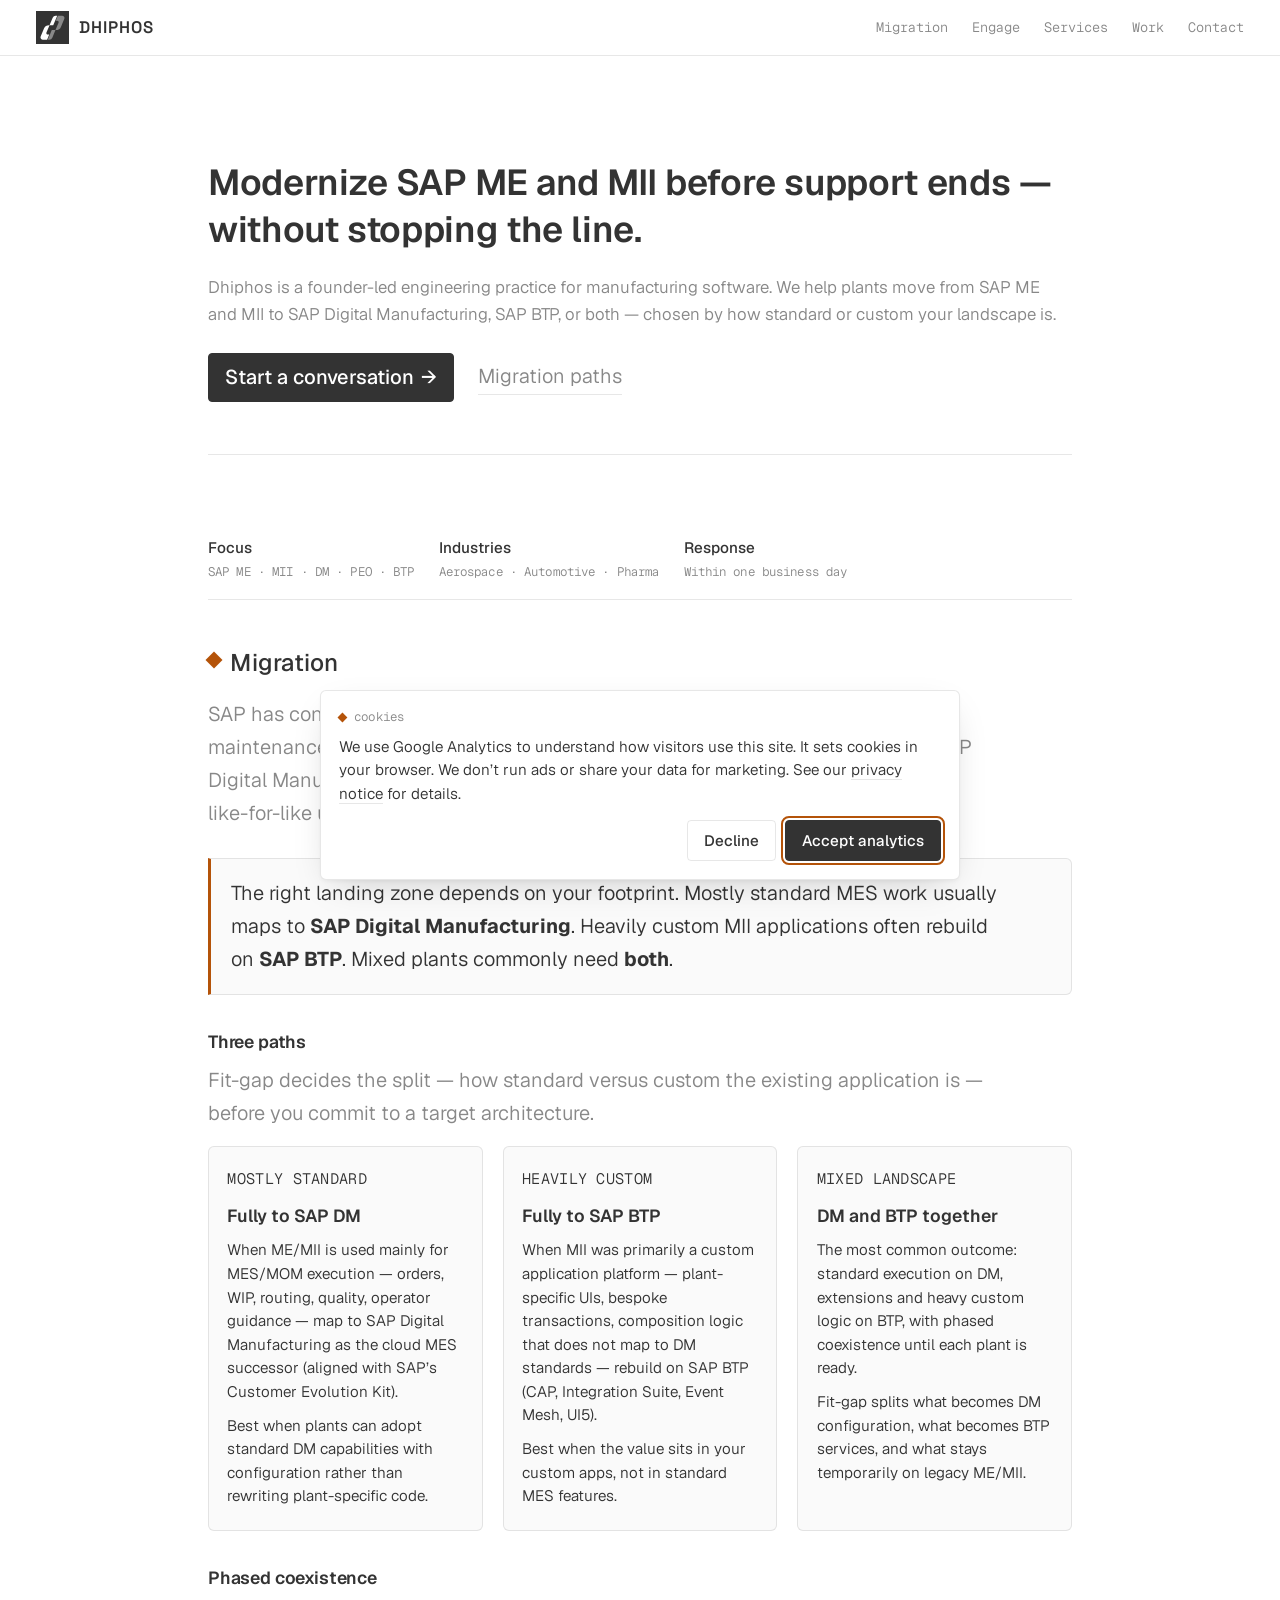
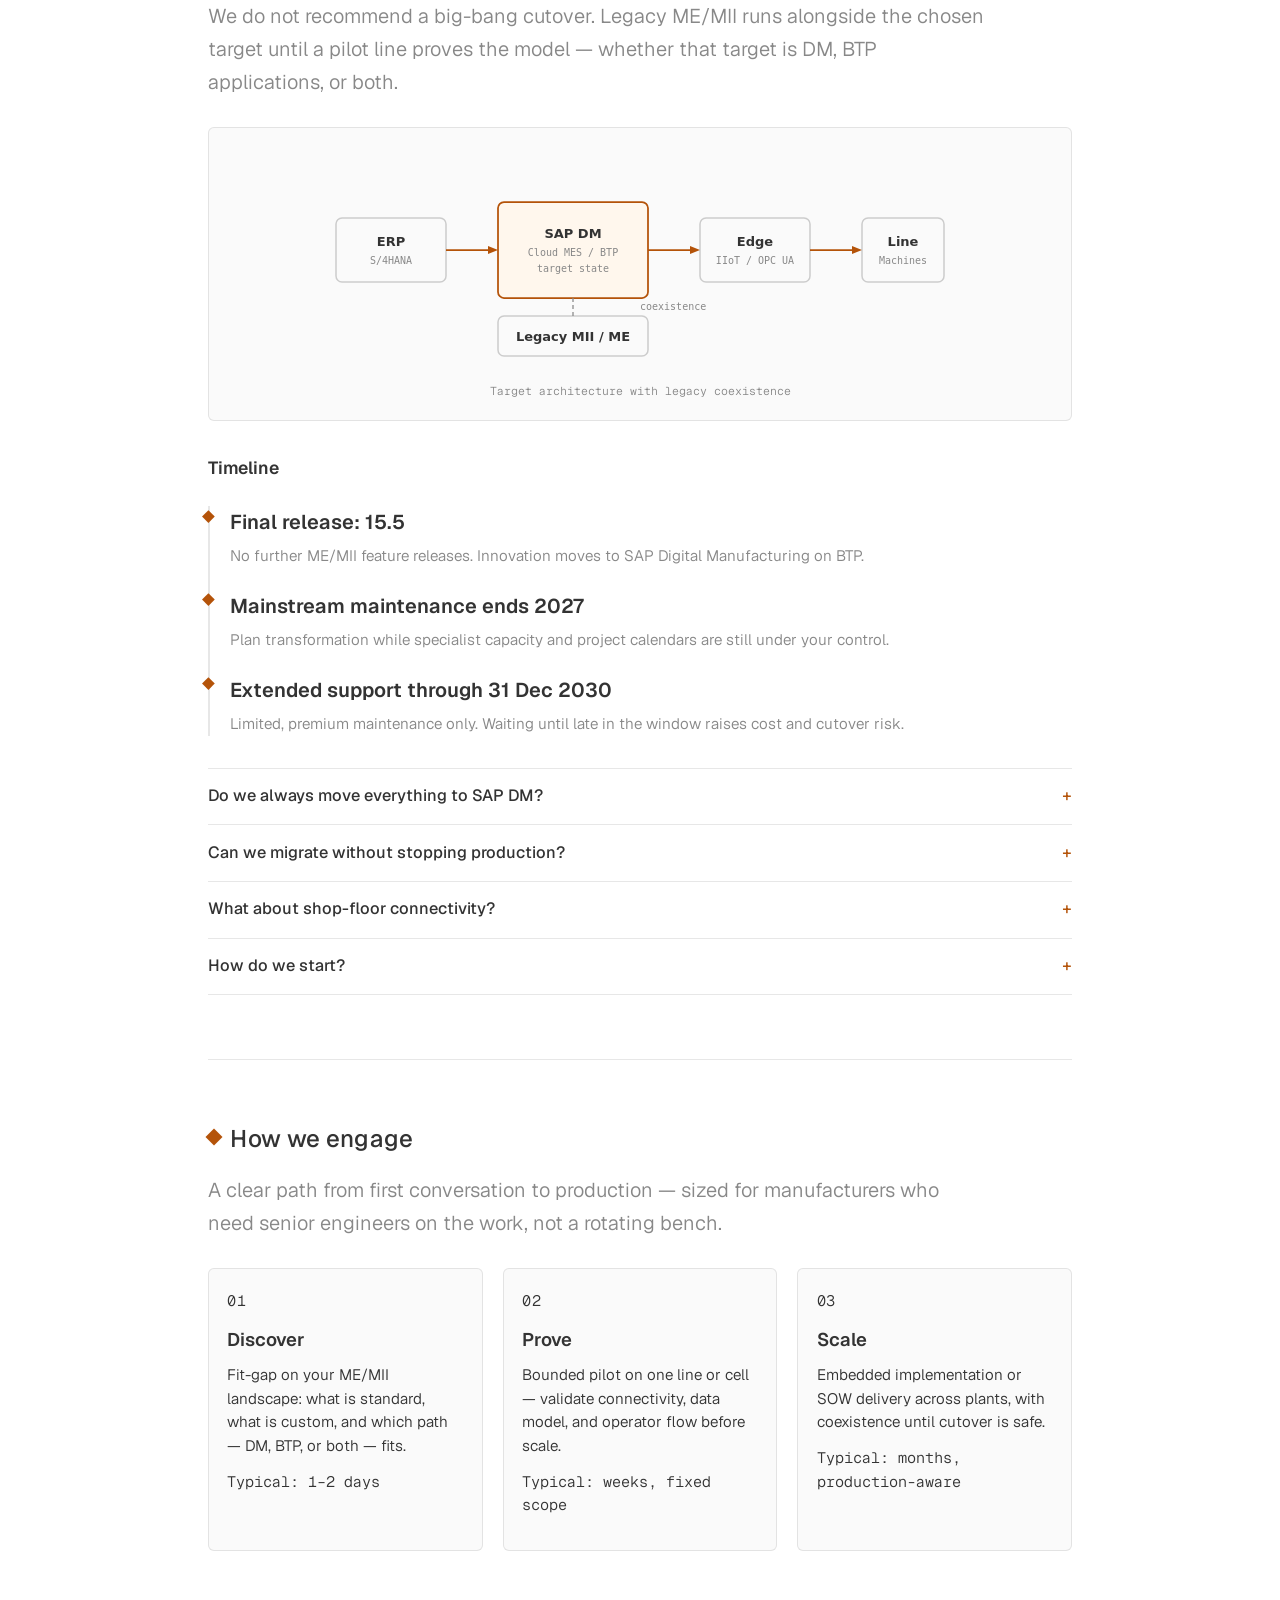
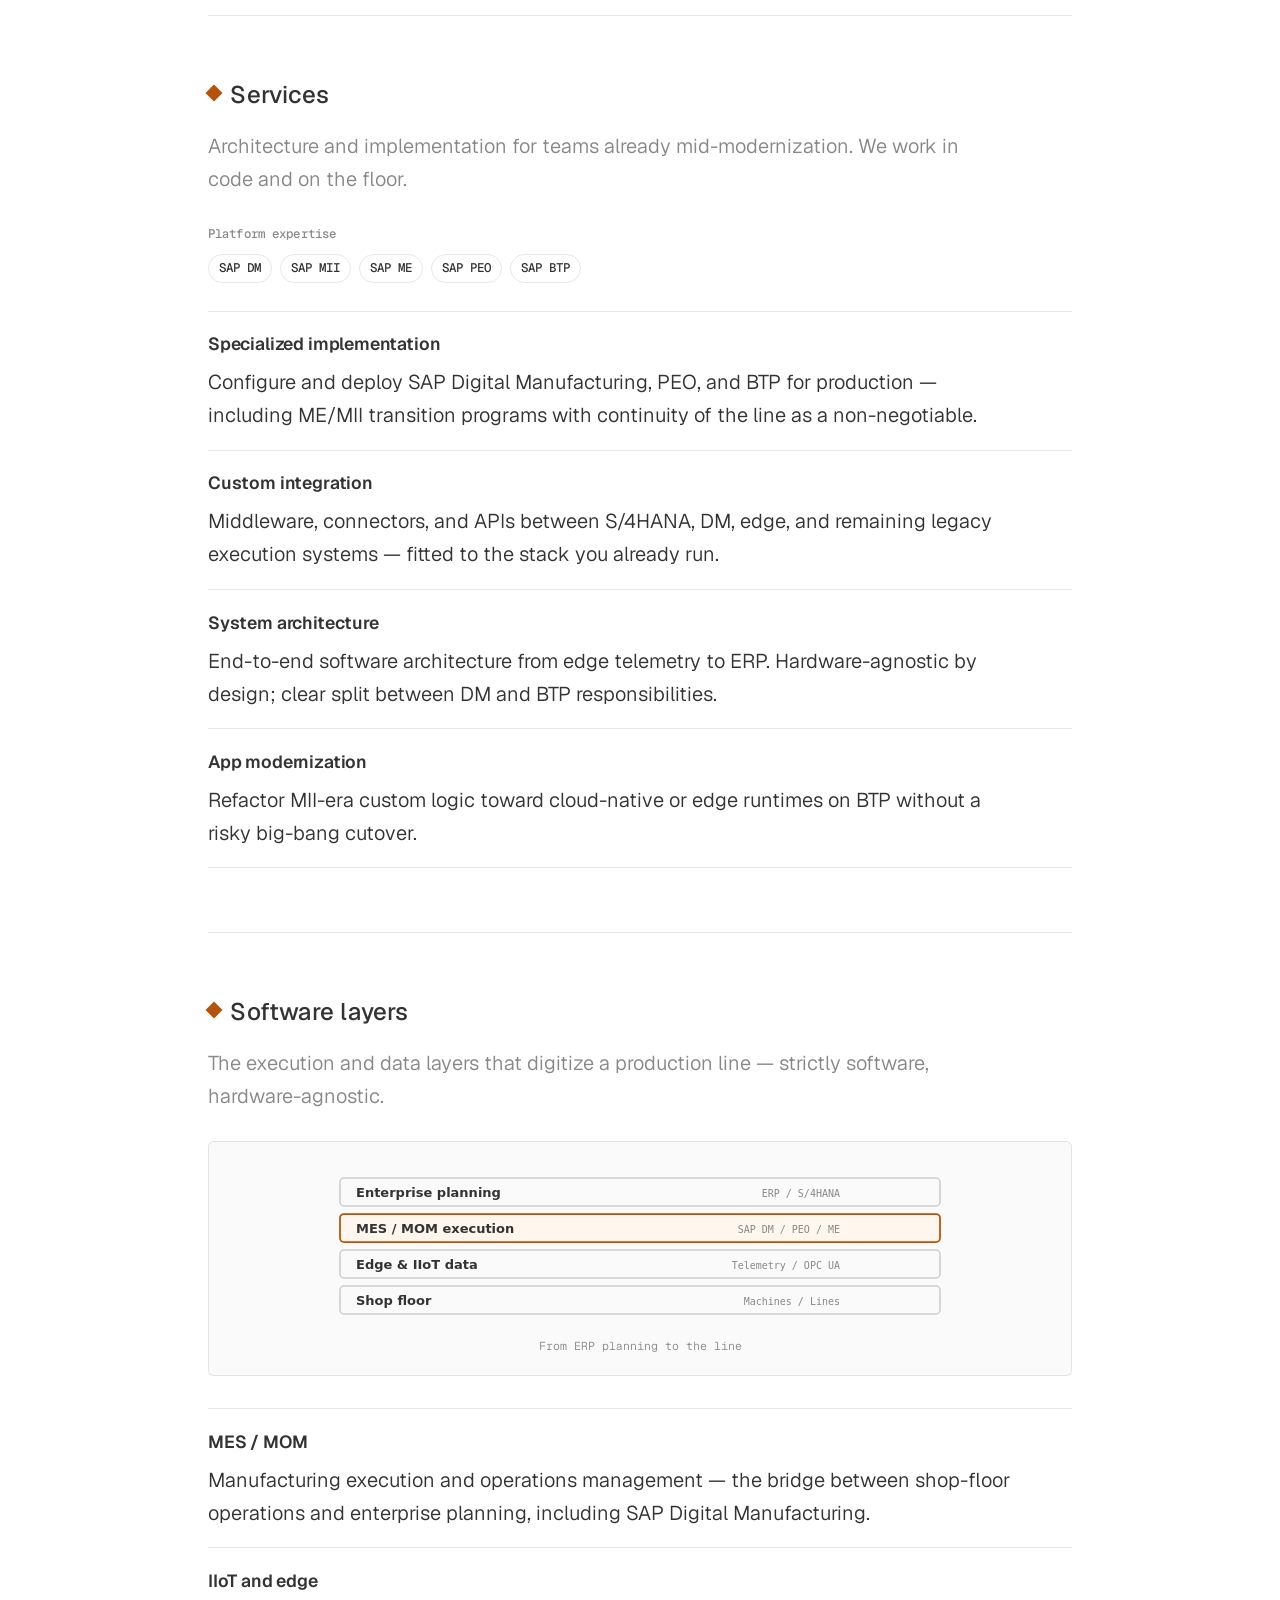
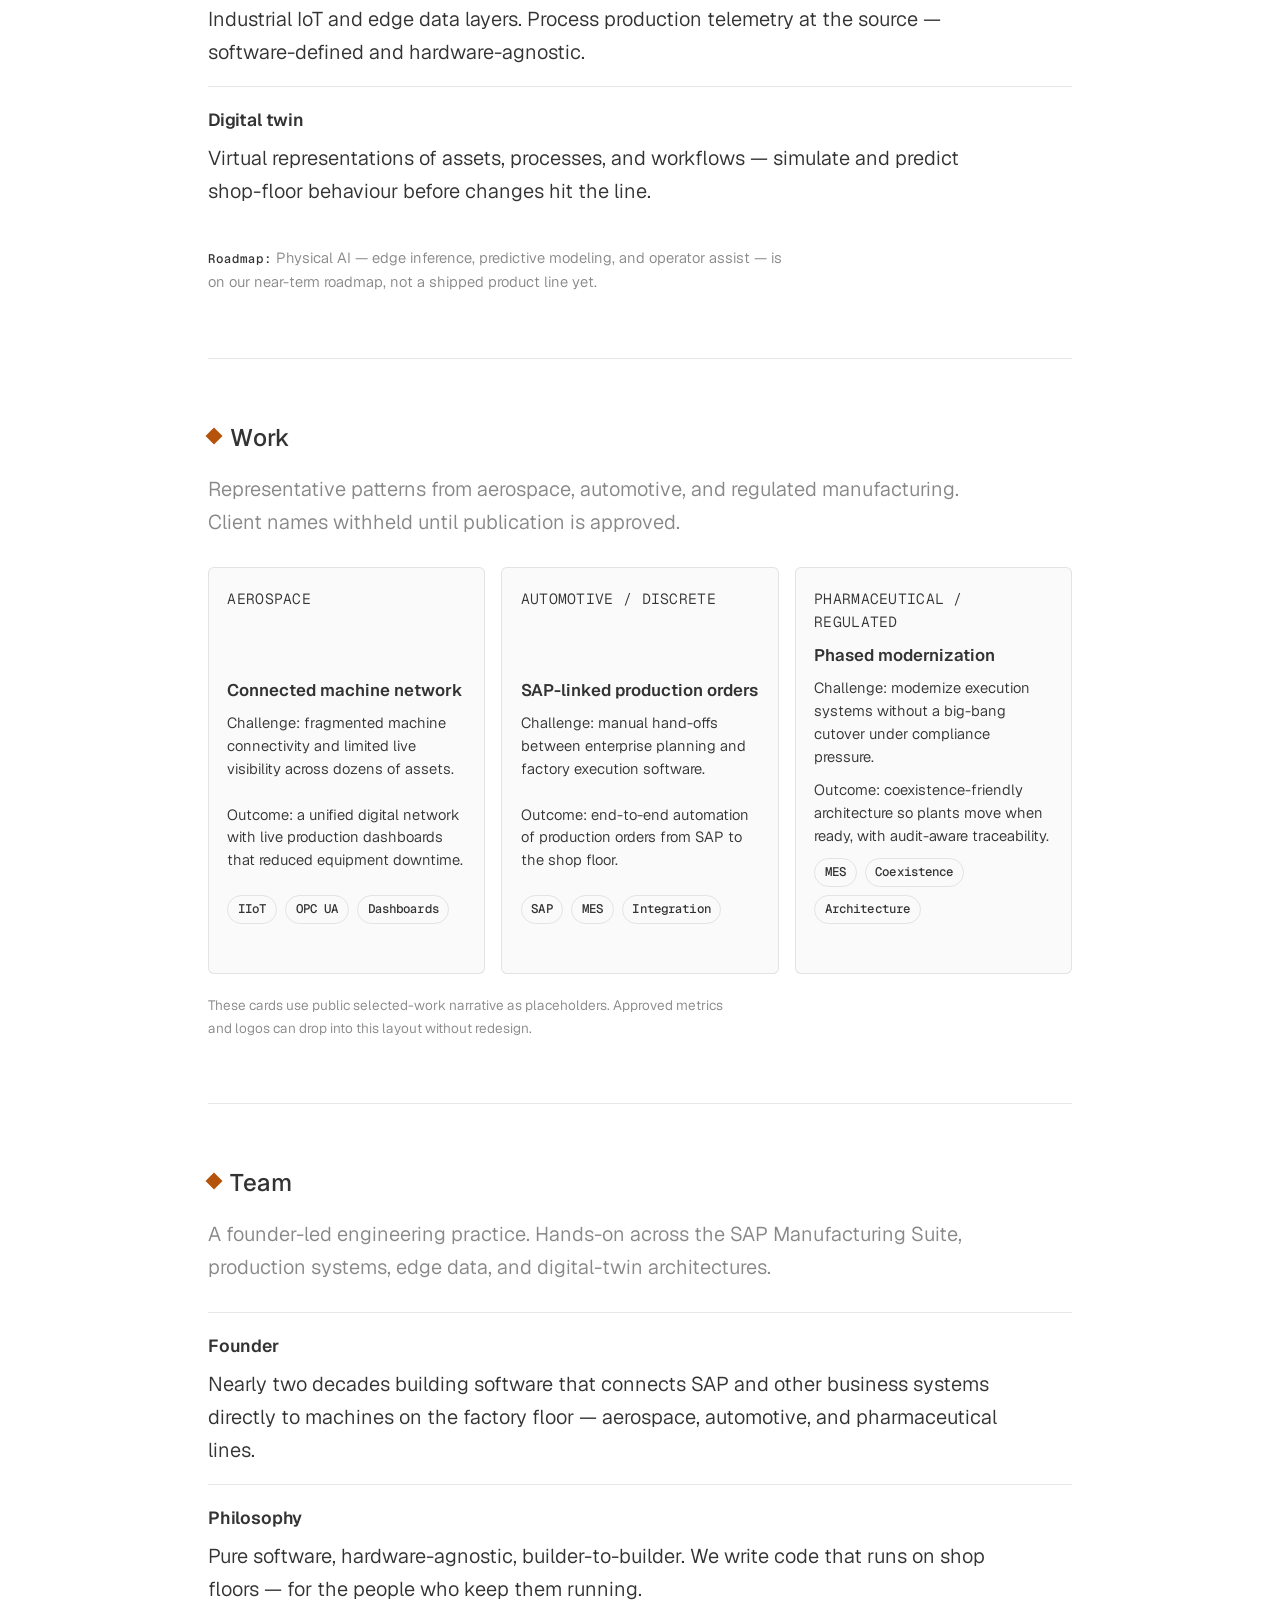
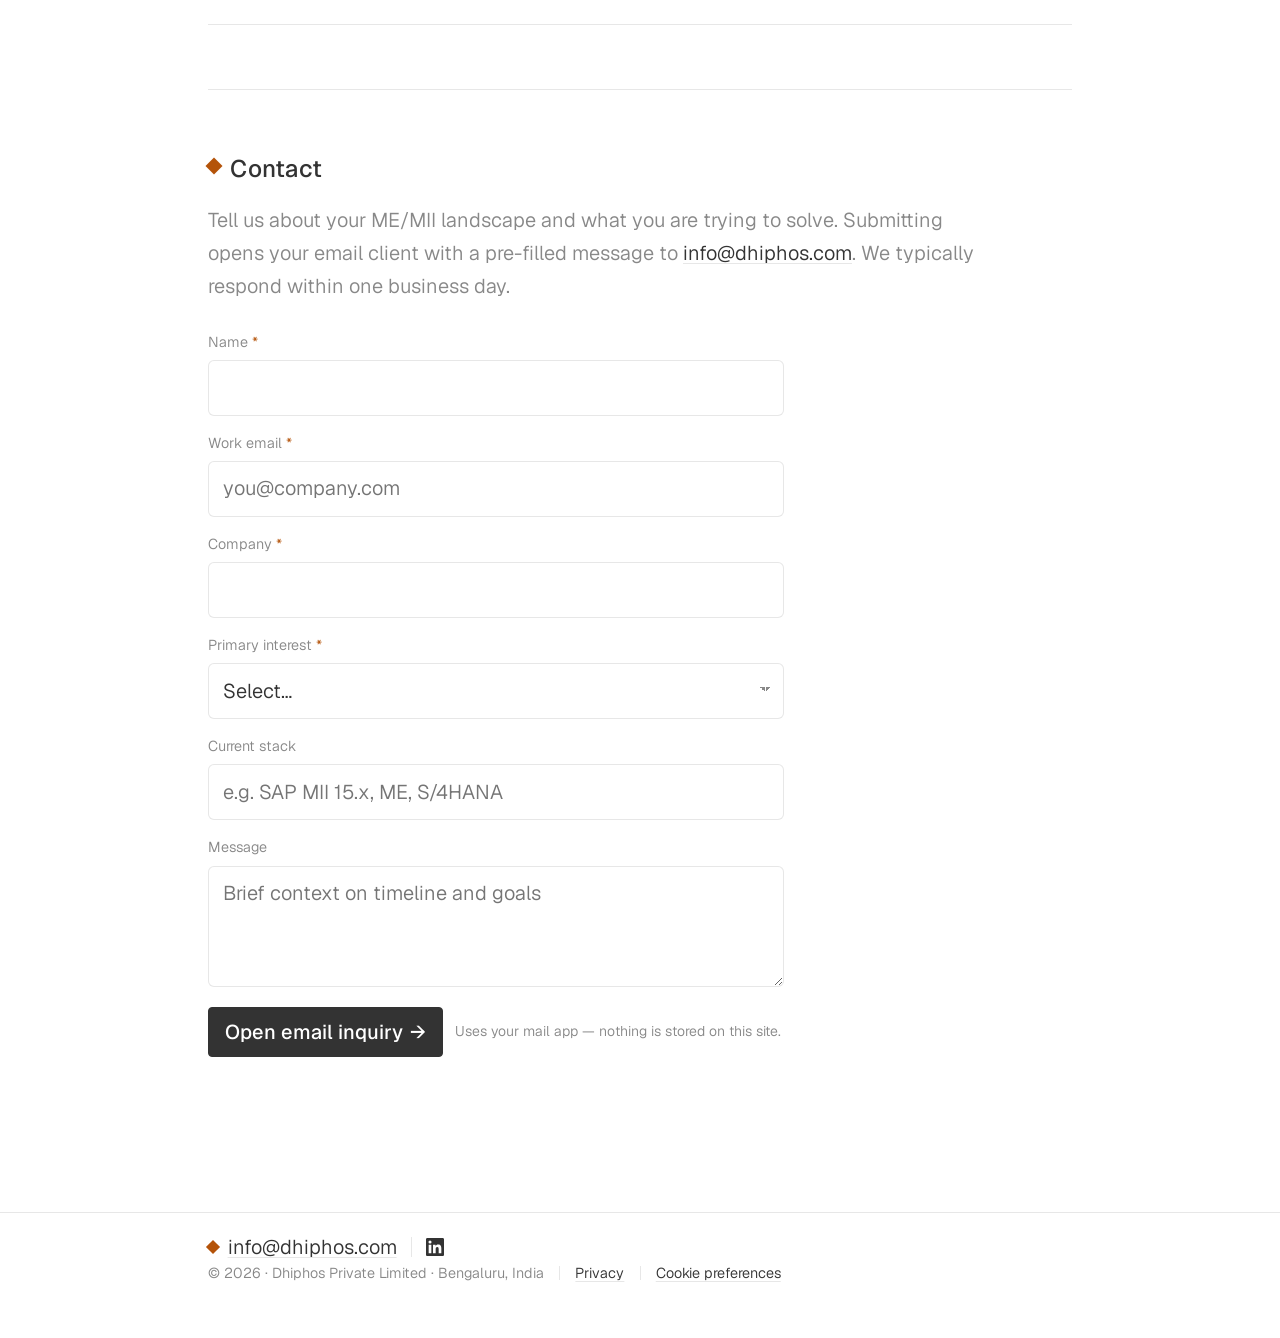
==== index.html @ 3686f151 "refactor: single-page IA, fix dual SVG display, rewrite copy - Fix diagram CSS specificity so only l" ====
<!doctype html>
<html lang="en">
<head>
  <script async src="https://www.googletagmanager.com/gtag/js?id=G-GHVMTXCPLV"></script>
  <script>
    window.dataLayer = window.dataLayer || [];
    function gtag(){dataLayer.push(arguments);}
    gtag('consent', 'default', {
      ad_storage: 'denied',
      ad_user_data: 'denied',
      ad_personalization: 'denied',
      analytics_storage: 'denied',
      functionality_storage: 'granted',
      security_storage: 'granted',
      wait_for_update: 500
    });
    gtag('js', new Date());
    gtag('config', 'G-GHVMTXCPLV');
  </script>
  <script src="assets/js/consent.js" defer></script>
  <meta charset="utf-8" />
  <meta name="viewport" content="width=device-width, initial-scale=1" />
  <title>Dhiphos — SAP ME/MII modernization for manufacturing</title>
  <meta name="description" content="Dhiphos helps manufacturers migrate SAP ME and MII before end of support — to SAP Digital Manufacturing, SAP BTP, or both — without stopping production." />
  <meta name="theme-color" content="#ffffff" media="(prefers-color-scheme: light)" />
  <meta name="theme-color" content="#1a1a1a" media="(prefers-color-scheme: dark)" />

  <link rel="icon" type="image/svg+xml" href="/assets/img/favicon.svg" />
  <link rel="icon" type="image/png" sizes="48x48" href="/assets/img/favicon-48.png" />
  <link rel="apple-touch-icon" sizes="180x180" href="/assets/img/apple-touch-icon.png" />
  <link rel="manifest" href="/manifest.webmanifest" />
  <link rel="canonical" href="https://dhiphos.com/" />

  <meta property="og:title" content="Dhiphos — SAP ME/MII modernization for manufacturing" />
  <meta property="og:description" content="Migrate SAP ME and MII to SAP Digital Manufacturing, SAP BTP, or both — without stopping the line." />
  <meta property="og:type" content="website" />
  <meta property="og:url" content="https://dhiphos.com/" />
  <meta property="og:site_name" content="Dhiphos" />
  <meta property="og:image" content="https://dhiphos.com/assets/img/og-image.png" />
  <meta property="og:image:width" content="1200" />
  <meta property="og:image:height" content="630" />
  <meta property="og:image:alt" content="Dhiphos — Industrial software for modern manufacturing" />
  <meta name="twitter:card" content="summary_large_image" />

  <script type="application/ld+json">
  {
    "@context": "https://schema.org",
    "@type": "Organization",
    "name": "Dhiphos",
    "legalName": "Dhiphos Private Limited",
    "url": "https://dhiphos.com/",
    "email": "info@dhiphos.com",
    "address": {
      "@type": "PostalAddress",
      "addressLocality": "Bengaluru",
      "addressCountry": "IN"
    },
    "sameAs": ["https://www.linkedin.com/company/dhiphos"],
    "description": "Founder-led industrial software practice specializing in SAP ME/MII modernization to SAP Digital Manufacturing and SAP BTP."
  }
  </script>
  <script type="application/ld+json">
  {
    "@context": "https://schema.org",
    "@type": "FAQPage",
    "mainEntity": [
      {
        "@type": "Question",
        "name": "What is happening to SAP ME and SAP MII?",
        "acceptedAnswer": {
          "@type": "Answer",
          "text": "SAP Manufacturing Execution and SAP Manufacturing Integration and Intelligence are being retired. Version 15.5 is the final release. Mainstream maintenance ends in 2027; extended support runs through 31 December 2030. SAP positions Digital Manufacturing as the strategic successor and offers a Customer Evolution Kit to help plan the transition."
        }
      },
      {
        "@type": "Question",
        "name": "Do we always migrate everything to SAP Digital Manufacturing?",
        "acceptedAnswer": {
          "@type": "Answer",
          "text": "No. Mostly standard MES footprints usually move fully to SAP Digital Manufacturing. Heavily custom MII applications often rebuild on SAP BTP. Mixed landscapes commonly use both — DM for standard execution and BTP for extensions — decided by fit-gap on how standard versus custom the existing application is."
        }
      },
      {
        "@type": "Question",
        "name": "Can we migrate without stopping production?",
        "acceptedAnswer": {
          "@type": "Answer",
          "text": "Yes. Phased coexistence keeps legacy ME/MII running alongside the chosen target — SAP DM, BTP applications, or both — while a pilot line is proven, then scaled plant by plant."
        }
      }
    ]
  }
  </script>

  <link rel="preload" href="assets/fonts/geist-sans.woff2" as="font" type="font/woff2" crossorigin />
  <link rel="preload" href="assets/fonts/geist-mono.woff2" as="font" type="font/woff2" crossorigin />
  <link rel="stylesheet" href="assets/css/styles.css" />
  <link rel="stylesheet" href="assets/css/components.css" />
</head>
<body id="top">

  <a class="skip-link" href="#main">Skip to main content</a>

  <header class="topnav" aria-label="Primary">
    <a class="topnav-brand" href="#top" aria-label="Dhiphos home">
      <span class="topnav-logo-slot" aria-hidden="true">
        <img class="topnav-logo topnav-logo-light" src="assets/img/logo-light.svg" alt="" width="33" height="33" />
        <img class="topnav-logo topnav-logo-dark" src="assets/img/logo-dark.svg" alt="" width="24" height="24" />
      </span>
      <span class="topnav-wordmark">Dhiphos</span>
    </a>
    <button type="button" class="nav-toggle" aria-controls="primary-nav" aria-expanded="false" aria-label="Open menu">
      <span class="nav-toggle-bars" aria-hidden="true"></span>
    </button>
    <nav class="topnav-nav" id="primary-nav" aria-label="Section navigation">
      <a href="#migration">Migration</a>
      <a href="#engage">Engage</a>
      <a href="#services">Services</a>
      <a href="#work">Work</a>
      <a href="#contact">Contact</a>
    </nav>
  </header>

  <main class="wrap" id="main">

    <section class="hero" aria-labelledby="hero-h1">
      <h1 id="hero-h1" class="tagline">
        Modernize SAP ME and MII before support ends — without stopping the line.
      </h1>
      <p class="lede">
        Dhiphos is a founder-led engineering practice for manufacturing software.
        We help plants move from SAP ME and MII to SAP Digital Manufacturing,
        SAP BTP, or both — chosen by how standard or custom your landscape is.
      </p>
      <p class="hero-actions">
        <a class="btn btn-primary" href="#contact">Start a conversation <span class="btn-arrow" aria-hidden="true">&rarr;</span></a>
        <a class="btn-link" href="#migration">Migration paths</a>
      </p>
    </section>

    <ul class="trust-strip" aria-label="At a glance">
      <li><strong>Focus</strong> SAP ME · MII · DM · PEO · BTP</li>
      <li><strong>Industries</strong> Aerospace · Automotive · Pharma</li>
      <li><strong>Response</strong> Within one business day</li>
    </ul>

    <!-- ========== MIGRATION ========== -->
    <section class="block" id="migration" aria-labelledby="h-migration">
      <h2 id="h-migration" class="section"><span class="caret" aria-hidden="true"></span>Migration</h2>
      <p class="block-lede">
        SAP has confirmed that ME and MII version 15.5 is the final release.
        Mainstream maintenance ends in 2027; extended support runs through
        31 December 2030. SAP Digital Manufacturing is the strategic cloud MES
        successor. The transition is not a like-for-like upgrade — it is a
        redesign decision you still control if you start now.
      </p>

      <div class="problem-callout">
        <p>
          The right landing zone depends on your footprint. Mostly standard MES
          work usually maps to <strong>SAP Digital Manufacturing</strong>.
          Heavily custom MII applications often rebuild on <strong>SAP BTP</strong>.
          Mixed plants commonly need <strong>both</strong>.
        </p>
      </div>

      <h3 class="entry-title-plain is-spaced">Three paths</h3>
      <p class="block-lede block-lede-tight">
        Fit-gap decides the split — how standard versus custom the existing
        application is — before you commit to a target architecture.
      </p>
      <ul class="path-grid">
        <li class="path-card">
          <p class="path-fit">Mostly standard</p>
          <h3>Fully to SAP DM</h3>
          <p>
            When ME/MII is used mainly for MES/MOM execution — orders, WIP,
            routing, quality, operator guidance — map to SAP Digital Manufacturing
            as the cloud MES successor (aligned with SAP’s Customer Evolution Kit).
          </p>
          <p>
            Best when plants can adopt standard DM capabilities with configuration
            rather than rewriting plant-specific code.
          </p>
        </li>
        <li class="path-card">
          <p class="path-fit">Heavily custom</p>
          <h3>Fully to SAP BTP</h3>
          <p>
            When MII was primarily a custom application platform — plant-specific
            UIs, bespoke transactions, composition logic that does not map to DM
            standards — rebuild on SAP BTP (CAP, Integration Suite, Event Mesh, UI5).
          </p>
          <p>
            Best when the value sits in your custom apps, not in standard MES features.
          </p>
        </li>
        <li class="path-card">
          <p class="path-fit">Mixed landscape</p>
          <h3>DM and BTP together</h3>
          <p>
            The most common outcome: standard execution on DM, extensions and heavy
            custom logic on BTP, with phased coexistence until each plant is ready.
          </p>
          <p>
            Fit-gap splits what becomes DM configuration, what becomes BTP services,
            and what stays temporarily on legacy ME/MII.
          </p>
        </li>
      </ul>

      <h3 class="entry-title-plain is-spaced">Phased coexistence</h3>
      <p class="block-lede">
        We do not recommend a big-bang cutover. Legacy ME/MII runs alongside the
        chosen target until a pilot line proves the model — whether that target is
        DM, BTP applications, or both.
      </p>
      <figure class="diagram">
        <img class="diagram-light" src="assets/img/diagrams/migration-coexistence.svg" width="640" height="220" alt="Architecture: ERP to SAP DM to edge to machines, with legacy MII in coexistence." loading="lazy" decoding="async" />
        <img class="diagram-dark" src="assets/img/diagrams/migration-coexistence-dark.svg" width="640" height="220" alt="" aria-hidden="true" loading="lazy" decoding="async" />
        <figcaption class="diagram-caption">Target architecture with legacy coexistence</figcaption>
      </figure>

      <h3 class="entry-title-plain">Timeline</h3>
      <ul class="timeline">
        <li>
          <strong>Final release: 15.5</strong>
          <p>No further ME/MII feature releases. Innovation moves to SAP Digital Manufacturing on BTP.</p>
        </li>
        <li>
          <strong>Mainstream maintenance ends 2027</strong>
          <p>Plan transformation while specialist capacity and project calendars are still under your control.</p>
        </li>
        <li>
          <strong>Extended support through 31 Dec 2030</strong>
          <p>Limited, premium maintenance only. Waiting until late in the window raises cost and cutover risk.</p>
        </li>
      </ul>

      <div class="faq-list is-spaced">
        <details>
          <summary>Do we always move everything to SAP DM?</summary>
          <p>No. Standard MES footprints usually go to DM. Heavy custom MII often rebuilds on BTP. Mixed landscapes commonly use both — decided in fit-gap.</p>
        </details>
        <details>
          <summary>Can we migrate without stopping production?</summary>
          <p>Yes. Phased coexistence keeps legacy systems live while you prove one line, then scale plant by plant.</p>
        </details>
        <details>
          <summary>What about shop-floor connectivity?</summary>
          <p>We design software-defined edge layers (OPC UA, MQTT, and related patterns) so you are not forced into a hardware refresh.</p>
        </details>
        <details>
          <summary>How do we start?</summary>
          <p>Discover (fit-gap on standard vs custom) → Prove (bounded pilot) → Scale (embedded delivery or fixed-scope SOW).</p>
        </details>
      </div>
    </section>

    <!-- ========== ENGAGE ========== -->
    <section class="block" id="engage" aria-labelledby="h-engage">
      <h2 id="h-engage" class="section"><span class="caret" aria-hidden="true"></span>How we engage</h2>
      <p class="block-lede">
        A clear path from first conversation to production — sized for manufacturers
        who need senior engineers on the work, not a rotating bench.
      </p>
      <ol class="engage-grid">
        <li class="engage-card">
          <p class="engage-step">01</p>
          <h3>Discover</h3>
          <p>Fit-gap on your ME/MII landscape: what is standard, what is custom, and which path — DM, BTP, or both — fits.</p>
          <p class="engage-meta">Typical: 1–2 days</p>
        </li>
        <li class="engage-card">
          <p class="engage-step">02</p>
          <h3>Prove</h3>
          <p>Bounded pilot on one line or cell — validate connectivity, data model, and operator flow before scale.</p>
          <p class="engage-meta">Typical: weeks, fixed scope</p>
        </li>
        <li class="engage-card">
          <p class="engage-step">03</p>
          <h3>Scale</h3>
          <p>Embedded implementation or SOW delivery across plants, with coexistence until cutover is safe.</p>
          <p class="engage-meta">Typical: months, production-aware</p>
        </li>
      </ol>
    </section>

    <!-- ========== SERVICES ========== -->
    <section class="block" id="services" aria-labelledby="h-services">
      <h2 id="h-services" class="section"><span class="caret" aria-hidden="true"></span>Services</h2>
      <p class="block-lede">
        Architecture and implementation for teams already mid-modernization.
        We work in code and on the floor.
      </p>

      <p class="chip-rail-eyebrow">Platform expertise</p>
      <ul class="chip-rail" aria-label="Platform expertise">
        <li class="chip">SAP DM</li>
        <li class="chip">SAP MII</li>
        <li class="chip">SAP ME</li>
        <li class="chip">SAP PEO</li>
        <li class="chip">SAP BTP</li>
      </ul>

      <div class="entry">
        <h3 class="entry-title-plain">Specialized implementation</h3>
        <p>
          Configure and deploy SAP Digital Manufacturing, PEO, and BTP for production —
          including ME/MII transition programs with continuity of the line as a non-negotiable.
        </p>
      </div>
      <div class="entry">
        <h3 class="entry-title-plain">Custom integration</h3>
        <p>
          Middleware, connectors, and APIs between S/4HANA, DM, edge, and remaining
          legacy execution systems — fitted to the stack you already run.
        </p>
      </div>
      <div class="entry">
        <h3 class="entry-title-plain">System architecture</h3>
        <p>
          End-to-end software architecture from edge telemetry to ERP.
          Hardware-agnostic by design; clear split between DM and BTP responsibilities.
        </p>
      </div>
      <div class="entry">
        <h3 class="entry-title-plain">App modernization</h3>
        <p>
          Refactor MII-era custom logic toward cloud-native or edge runtimes on BTP
          without a risky big-bang cutover.
        </p>
      </div>
    </section>

    <!-- ========== LAYERS ========== -->
    <section class="block" id="layers" aria-labelledby="h-layers">
      <h2 id="h-layers" class="section"><span class="caret" aria-hidden="true"></span>Software layers</h2>
      <p class="block-lede">
        The execution and data layers that digitize a production line —
        strictly software, hardware-agnostic.
      </p>

      <figure class="diagram">
        <img class="diagram-light" src="assets/img/diagrams/software-layers.svg" alt="Layers: enterprise planning, MES/MOM, edge IIoT, and shop floor." width="640" height="160" loading="lazy" decoding="async" />
        <img class="diagram-dark" src="assets/img/diagrams/software-layers-dark.svg" alt="" aria-hidden="true" width="640" height="160" loading="lazy" decoding="async" />
        <figcaption class="diagram-caption">From ERP planning to the line</figcaption>
      </figure>

      <div class="entry">
        <h3 class="entry-title-plain">MES / MOM</h3>
        <p>
          Manufacturing execution and operations management — the bridge between
          shop-floor operations and enterprise planning, including SAP Digital Manufacturing.
        </p>
      </div>
      <div class="entry">
        <h3 class="entry-title-plain">IIoT and edge</h3>
        <p>
          Industrial IoT and edge data layers. Process production telemetry at the source —
          software-defined and hardware-agnostic.
        </p>
      </div>
      <div class="entry">
        <h3 class="entry-title-plain">Digital twin</h3>
        <p>
          Virtual representations of assets, processes, and workflows — simulate and predict
          shop-floor behaviour before changes hit the line.
        </p>
      </div>

      <p class="roadmap-note">
        <strong>Roadmap:</strong> Physical AI — edge inference, predictive modeling, and
        operator assist — is on our near-term roadmap, not a shipped product line yet.
      </p>
    </section>

    <!-- ========== WORK ========== -->
    <section class="block" id="work" aria-labelledby="h-work">
      <h2 id="h-work" class="section"><span class="caret" aria-hidden="true"></span>Work</h2>
      <p class="block-lede">
        Representative patterns from aerospace, automotive, and regulated manufacturing.
        Client names withheld until publication is approved.
      </p>
      <ul class="case-grid">
        <li class="case-card">
          <p class="case-industry">Aerospace</p>
          <h3>Connected machine network</h3>
          <p>Challenge: fragmented machine connectivity and limited live visibility across dozens of assets.</p>
          <p>Outcome: a unified digital network with live production dashboards that reduced equipment downtime.</p>
          <ul class="chip-rail" aria-label="Stack">
            <li class="chip">IIoT</li>
            <li class="chip">OPC UA</li>
            <li class="chip">Dashboards</li>
          </ul>
        </li>
        <li class="case-card">
          <p class="case-industry">Automotive / discrete</p>
          <h3>SAP-linked production orders</h3>
          <p>Challenge: manual hand-offs between enterprise planning and factory execution software.</p>
          <p>Outcome: end-to-end automation of production orders from SAP to the shop floor.</p>
          <ul class="chip-rail" aria-label="Stack">
            <li class="chip">SAP</li>
            <li class="chip">MES</li>
            <li class="chip">Integration</li>
          </ul>
        </li>
        <li class="case-card">
          <p class="case-industry">Pharmaceutical / regulated</p>
          <h3>Phased modernization</h3>
          <p>Challenge: modernize execution systems without a big-bang cutover under compliance pressure.</p>
          <p>Outcome: coexistence-friendly architecture so plants move when ready, with audit-aware traceability.</p>
          <ul class="chip-rail" aria-label="Stack">
            <li class="chip">MES</li>
            <li class="chip">Coexistence</li>
            <li class="chip">Architecture</li>
          </ul>
        </li>
      </ul>
      <p class="case-note">
        These cards use public selected-work narrative as placeholders.
        Approved metrics and logos can drop into this layout without redesign.
      </p>
    </section>

    <!-- ========== TEAM ========== -->
    <section class="block" id="team" aria-labelledby="h-team">
      <h2 id="h-team" class="section"><span class="caret" aria-hidden="true"></span>Team</h2>
      <p class="block-lede">
        A founder-led engineering practice. Hands-on across the SAP Manufacturing Suite,
        production systems, edge data, and digital-twin architectures.
      </p>
      <div class="entry">
        <h3 class="entry-title-plain">Founder</h3>
        <p>
          Nearly two decades building software that connects SAP and other business systems
          directly to machines on the factory floor — aerospace, automotive, and pharmaceutical lines.
        </p>
      </div>
      <div class="entry">
        <h3 class="entry-title-plain">Philosophy</h3>
        <p>
          Pure software, hardware-agnostic, builder-to-builder. We write code that runs on
          shop floors — for the people who keep them running.
        </p>
      </div>
    </section>

    <!-- ========== CONTACT ========== -->
    <section class="block block-contact" id="contact" aria-labelledby="h-contact">
      <h2 id="h-contact" class="section"><span class="caret" aria-hidden="true"></span>Contact</h2>
      <p class="block-lede">
        Tell us about your ME/MII landscape and what you are trying to solve.
        Submitting opens your email client with a pre-filled message to
        <a href="mailto:info@dhiphos.com">info@dhiphos.com</a>.
        We typically respond within one business day.
      </p>

      <form class="inquiry" id="inquiry" novalidate>
        <input type="hidden" name="source" value="home" />

        <div class="inquiry-field">
          <label for="name">Name <span class="req" aria-hidden="true">*</span></label>
          <input id="name" name="name" type="text" autocomplete="name" required />
        </div>
        <div class="inquiry-field">
          <label for="email">Work email <span class="req" aria-hidden="true">*</span></label>
          <input id="email" name="email" type="email" inputmode="email" autocomplete="email" placeholder="you@company.com" required />
        </div>
        <div class="inquiry-field">
          <label for="company">Company <span class="req" aria-hidden="true">*</span></label>
          <input id="company" name="company" type="text" autocomplete="organization" required />
        </div>
        <div class="inquiry-field">
          <label for="interest">Primary interest <span class="req" aria-hidden="true">*</span></label>
          <select id="interest" name="interest" required>
            <option value="">Select…</option>
            <option>Migration — path TBD (fit-gap)</option>
            <option>Migration — fully to SAP DM</option>
            <option>Migration — fully to SAP BTP</option>
            <option>Migration — DM and BTP (hybrid)</option>
            <option>Implementation</option>
            <option>Integration</option>
            <option>Architecture</option>
            <option>Other</option>
          </select>
        </div>
        <div class="inquiry-field">
          <label for="stack">Current stack</label>
          <input id="stack" name="stack" type="text" placeholder="e.g. SAP MII 15.x, ME, S/4HANA" />
        </div>
        <div class="inquiry-field">
          <label for="message">Message</label>
          <textarea id="message" name="message" rows="3" placeholder="Brief context on timeline and goals"></textarea>
        </div>

        <div class="inquiry-actions">
          <button type="submit" class="btn btn-primary">Open email inquiry <span class="btn-arrow" aria-hidden="true">&rarr;</span></button>
          <p class="inquiry-hint">Uses your mail app — nothing is stored on this site.</p>
        </div>
        <p class="inquiry-status" id="inquiry-status" role="status" aria-live="polite"></p>

        <noscript>
          <p class="signup-noscript">
            JavaScript is disabled. Please email us directly at
            <a href="mailto:info@dhiphos.com">info@dhiphos.com</a>.
          </p>
        </noscript>
      </form>
    </section>

  </main>

  <footer class="foot" role="contentinfo">
    <div class="foot-wrap">
      <p class="foot-row foot-contact">
        <span class="caret" aria-hidden="true"></span>
        <a href="mailto:info@dhiphos.com">info@dhiphos.com</a>
        <span class="foot-sep" aria-hidden="true"></span>
        <a class="social-link"
           href="https://www.linkedin.com/company/dhiphos"
           target="_blank" rel="noopener noreferrer"
           aria-label="Dhiphos on LinkedIn">
          <svg class="social-icon" viewBox="0 0 24 24" width="18" height="18" aria-hidden="true" focusable="false">
            <path fill="currentColor"
                  d="M20.45 20.45h-3.55v-5.57c0-1.33-.02-3.04-1.85-3.04-1.86 0-2.14 1.45-2.14 2.95v5.66H9.36V9h3.41v1.56h.05c.47-.9 1.63-1.85 3.36-1.85 3.59 0 4.27 2.36 4.27 5.43v6.31zM5.34 7.43a2.06 2.06 0 1 1 0-4.12 2.06 2.06 0 0 1 0 4.12zM7.12 20.45H3.56V9h3.56v11.45zM22.22 0H1.77C.79 0 0 .77 0 1.72v20.56C0 23.23.79 24 1.77 24h20.45c.98 0 1.78-.77 1.78-1.72V1.72C24 .77 23.2 0 22.22 0z"/>
          </svg>
          <span class="visually-hidden">LinkedIn</span>
        </a>
      </p>
      <p class="foot-legal small muted">
        &copy; <span id="year"></span> &middot; Dhiphos Private Limited &middot; Bengaluru, India
        <span class="foot-sep" aria-hidden="true"></span>
        <a href="privacy.html">Privacy</a>
        <span class="foot-sep" aria-hidden="true"></span>
        <a href="privacy.html#h-collect" data-consent-open>Cookie preferences</a>
      </p>
    </div>
  </footer>

  <script src="assets/js/script.js" defer></script>
</body>
</html>
---- assets/css/styles.css ----
/* Dhiphos — minimalist, modern industrial styling.
   Palette: #333333 / #888888 / #ffffff / #B45309  (warm amber / forge)
   Fonts:   Geist          (display + body — neutral frontier-tech sans)
            Geist Mono     (identifiers — entry titles, chips, eyebrows)
            Space Grotesk  (brand wordmark only — `.topnav-wordmark`)
   All fonts are self-hosted from `assets/fonts/` to keep the site
   third-party-free at runtime. Geist + Geist Mono are shipped as
   single full-Latin variable-font WOFF2 files (covering every weight
   we use). Space Grotesk is kept latin-only and used in exactly one
   place — the topnav wordmark — so the brand name has a typographic
   signature distinct from the rest of the page. */

/* ---------- @font-face ---------- */

@font-face {
  font-family: 'Geist';
  font-style: normal;
  font-weight: 100 900;
  font-display: swap;
  src: url('../fonts/geist-sans.woff2') format('woff2-variations'),
       url('../fonts/geist-sans.woff2') format('woff2');
}

@font-face {
  font-family: 'Geist Mono';
  font-style: normal;
  font-weight: 100 900;
  font-display: swap;
  src: url('../fonts/geist-mono.woff2') format('woff2-variations'),
       url('../fonts/geist-mono.woff2') format('woff2');
}

/* Space Grotesk — brand wordmark only. Kept on the latin subset
   (the wordmark "Dhiphos" is ASCII-only) and only requested when
   the .topnav-wordmark element is on the page. */
@font-face {
  font-family: 'Space Grotesk';
  font-style: normal;
  font-weight: 400 700;
  font-display: swap;
  src: url('../fonts/space-grotesk-latin.woff2') format('woff2');
  unicode-range: U+0000-00FF, U+0131, U+0152-0153, U+02BB-02BC, U+02C6, U+02DA, U+02DC, U+0304, U+0308, U+0329, U+2000-206F, U+20AC, U+2122, U+2191, U+2193, U+2212, U+2215, U+FEFF, U+FFFD;
}

:root {
  --bg:        #ffffff;
  --bg-elev:   #ffffffeb;          /* translucent surface for the top nav */
  --fg:        #333333;
  --muted:     #888888;
  --accent:    #B45309;            /* amber-700 */
  --accent-2:  #F59E0B;            /* amber-500 */
  --on-accent: #ffffff;
  --rule:      #88888833;
  --selection: #B4530933;

  --font-display: "Geist", ui-sans-serif, system-ui, -apple-system,
                  BlinkMacSystemFont, "Segoe UI", Roboto, "Helvetica Neue",
                  Arial, sans-serif;
  --font-mono:    "Geist Mono", ui-monospace, SFMono-Regular, "SF Mono",
                  Menlo, Consolas, "Liberation Mono", "DejaVu Sans Mono",
                  monospace;
  --font-brand:   "Space Grotesk", ui-sans-serif, system-ui, -apple-system,
                  BlinkMacSystemFont, "Segoe UI", Roboto, "Helvetica Neue",
                  Arial, sans-serif;

  --measure: 64ch;
  --pad-x: clamp(1.25rem, 4vw, 2.25rem);
  --pad-y: clamp(2.5rem, 6vw, 4.5rem);

  --nav-h:    56px;
  --mark-size: 0.55em;
}

@media (prefers-color-scheme: dark) {
  :root {
    --bg:        #1a1a1a;
    --bg-elev:   #1a1a1aeb;
    --fg:        #ffffff;
    --muted:     #888888;
    --accent:    #F59E0B;
    --accent-2:  #FBBF24;
    --on-accent: #1a1a1a;
    --rule:      #ffffff1f;
    --selection: #F59E0B33;
  }
  html {
    -webkit-tap-highlight-color: rgba(245, 158, 11, 0.25);
  }
}

* { box-sizing: border-box; }

html {
  scroll-behavior: smooth;
}
@media (prefers-reduced-motion: reduce) {
  html { scroll-behavior: auto; }
}

html, body {
  margin: 0;
  padding: 0;
  background: var(--bg);
  color: var(--fg);
}

/* Mobile tap highlight — replace the default system blue flash with a
   warm amber wash so touch feedback blends with the brand palette. */
html {
  -webkit-tap-highlight-color: rgba(180, 83, 9, 0.22);
}

body {
  font-family: var(--font-display);
  font-size: 18px;
  font-weight: 350;            /* Geist 400 reads heavier than other sans at 400;
                                  350 leans on Geist's variable axis to land on
                                  a body weight that reads as quiet as a typical
                                  non-Geist regular. */
  line-height: 1.65;
  font-feature-settings: "ss01", "ss02";
  -webkit-font-smoothing: antialiased;
  text-rendering: optimizeLegibility;
}

@media (min-width: 720px) {
  body { font-size: 19px; }
}

::selection { background: var(--selection); }

a {
  color: var(--fg);
  text-decoration: underline;
  text-decoration-thickness: 1px;
  text-underline-offset: 3px;
  text-decoration-color: var(--rule);
  transition: text-decoration-color 120ms ease, color 120ms ease;
}
a:hover {
  color: var(--accent);
  text-decoration-color: var(--accent);
}

/* When jumping to anchors via the top nav, leave breathing room
   below the sticky nav so the heading isn't tucked underneath. */
:target,
.block,
.hero {
  scroll-margin-top: calc(var(--nav-h) + 1rem);
}

.wrap {
  max-width: var(--measure);
  margin: 0 auto;
  padding: var(--pad-y) var(--pad-x);
}

/* ---------- A11y utilities ---------- */

.visually-hidden {
  position: absolute !important;
  width: 1px; height: 1px;
  padding: 0; margin: -1px;
  overflow: hidden; clip: rect(0,0,0,0);
  white-space: nowrap; border: 0;
}

/* Skip link — hidden until keyboard-focused */
.skip-link {
  position: absolute;
  top: 8px;
  left: 8px;
  z-index: 100;
  background: var(--fg);
  color: var(--bg);
  padding: 0.5rem 0.85rem;
  border-radius: 4px;
  text-decoration: none;
  font-weight: 500;
  transform: translateY(-200%);
  transition: transform 150ms ease;
}
.skip-link:focus {
  transform: translateY(0);
  color: var(--bg);
  text-decoration: none;
}

/* ---------- Top navigation ---------- */

.topnav {
  position: sticky;
  top: 0;
  z-index: 50;
  display: flex;
  align-items: center;
  gap: 1.25rem;
  height: var(--nav-h);
  padding: 0 var(--pad-x);
  background: var(--bg-elev);
  -webkit-backdrop-filter: saturate(160%) blur(8px);
          backdrop-filter: saturate(160%) blur(8px);
  border-bottom: 1px solid var(--rule);
}

.topnav-brand {
  display: inline-flex;
  align-items: center;
  gap: 0.6rem;                 /* mark + wordmark lockup spacing */
  text-decoration: none;
  color: var(--fg);
  margin-right: auto;          /* push everything else right */
  flex: 0 0 auto;
}
.topnav-brand:hover { color: var(--fg); text-decoration: none; }

/* Topnav mark — small icon paired with the wordmark, theme-aware
   like the (now-retired) hero logo treatment.
   The two source SVGs have different glyph-to-canvas ratios:
     - logo-dark.svg has the glyph filling its viewBox (~100%).
     - logo-light.svg wraps the glyph in a dark box, so the glyph
       occupies only ~72.7% of its viewBox.
   We render the light variant larger (33px) so its inner glyph
   reads at the same visual size as the dark variant (24px), and
   center each variant inside a fixed-width slot so the wordmark
   sits at the same X position regardless of which is visible. */
.topnav-logo-slot {
  display: inline-flex;
  align-items: center;
  justify-content: center;
  width: 33px;
  height: 33px;
  flex: 0 0 auto;
}
.topnav-logo {
  display: block;
  flex: 0 0 auto;
  object-fit: contain;
}
.topnav-logo-light {
  display: block;
  width: 33px;
  height: 33px;
}
.topnav-logo-dark {
  display: none;
  width: 24px;
  height: 24px;
}
@media (prefers-color-scheme: dark) {
  .topnav-logo-light { display: none; }
  .topnav-logo-dark  { display: block; }
}

/* The wordmark text in the source is "Dhiphos"; we render it as
   "DHIPHOS" purely typographically so the source-of-truth for the
   brand name stays consistent across markup and metadata. */
.topnav-wordmark {
  font-family: var(--font-brand);
  font-weight: 600;
  letter-spacing: 0.06em;
  font-size: 1.05rem;
  color: var(--fg);
  text-transform: uppercase;
}

.topnav-nav {
  gap: 1.5rem;
  align-items: center;
  font-family: var(--font-mono);
  font-size: 0.85rem;
}

.topnav-nav a {
  position: relative;
  color: var(--muted);
  text-decoration: none;
  letter-spacing: 0;
  padding: 0.4rem 0;
}
.topnav-nav a:hover,
.topnav-nav a:active {
  color: var(--accent);
  text-decoration: none;
}

/* Active-section indicator. JS adds `.is-active` to the link whose
   target section is currently in view. Subtle 2px amber underline,
   anchored to the link baseline so it doesn't shift the layout. */
.topnav-nav a.is-active {
  color: var(--fg);
}
.topnav-nav a.is-active::after {
  content: "";
  position: absolute;
  left: 0;
  right: 0;
  bottom: 2px;
  height: 2px;
  background: var(--accent);
  border-radius: 1px;
}

/* ---------- Hero ---------- */

.hero {
  margin: 0 0 clamp(2.5rem, 6vw, 4rem);
  padding-top: clamp(1rem, 3vw, 2rem);   /* hero leads with H1 — minimal lead-in below the sticky nav */
  padding-bottom: clamp(2.25rem, 5vw, 3.25rem);
  border-bottom: 1px solid var(--rule);
}

/* Hero copy fills the full column on every viewport — same horizontal
   footprint as the section headings, chip-rails, illustrations, and
   entry border-rules used elsewhere on the page. No artificial inner
   caps; readability is governed by the wrap's `--measure` token, which
   itself widens responsively (64ch → 72ch → 78ch) on bigger screens. */
.tagline {
  font-family: var(--font-display);
  font-size: clamp(1.75rem, 3.5vw, 2.5rem);
  font-weight: 600;
  line-height: 1.3;
  letter-spacing: -0.01em;
  color: var(--fg);
  margin: 0 0 1.25rem;
}

.lede {
  color: var(--muted);
  margin: 0 0 1.5rem;
  font-size: 1.05rem;
}

/* SAP product chip rail — small monospaced "tags" that signal native
   expertise in the manufacturing suite without taking visual real estate. */
.chip-rail {
  display: flex;
  flex-wrap: wrap;
  align-items: center;
  gap: 0.5rem;
  list-style: none;
  margin: 0 0 1.75rem;
  padding: 0;
}

/* Mono eyebrow above each chip rail — same family as .entry-title so
   the rails read as part of the same typographic system. Rendered as
   a quiet lowercase label, matching the lowercase-identifier register
   used for H2s, entry titles, and most chips elsewhere on the page. */
.chip-rail-eyebrow {
  font-family: var(--font-mono);
  font-size: 0.78rem;
  font-weight: 500;
  letter-spacing: 0.01em;
  color: var(--muted);
  margin: 0 0 0.55rem;
  /* Sentence case — not forced lowercase */
}

.chip {
  display: inline-flex;
  align-items: center;
  font-family: var(--font-mono);
  font-size: 0.78rem;
  font-weight: 500;
  letter-spacing: 0.01em;
  color: var(--fg);
  background: transparent;
  border: 1px solid var(--rule);
  border-radius: 999px;
  padding: 0.2rem 0.6rem;
  white-space: nowrap;
}
/* Strengthen the chip border in dark mode — the global `--rule` token
   is intentionally faint (#ffffff1f) for hairline section dividers,
   but at chip scale it almost disappears against #1a1a1a. */
@media (prefers-color-scheme: dark) {
  .chip { border-color: #ffffff33; }
}

.hero-actions {
  display: flex;
  flex-wrap: wrap;
  align-items: center;
  gap: 1rem 1.5rem;
  margin: 1.5rem 0 0;
}

.btn-link {
  font: inherit;
  color: var(--muted);
  text-decoration: none;
  border-bottom: 1px solid var(--rule);
  padding-bottom: 1px;
  transition: color 120ms ease, border-color 120ms ease;
}
.btn-link:hover,
.btn-link:active {
  color: var(--accent);
  border-bottom-color: var(--accent);
  text-decoration: none;
}

/* ---------- Buttons ---------- */

.btn {
  font: inherit;
  font-weight: 500;
  background: transparent;
  color: var(--fg);
  border: 1px solid var(--rule);
  padding: 0.45rem 1rem;
  cursor: pointer;
  border-radius: 4px;
  text-decoration: none;
  display: inline-flex;
  align-items: center;
  justify-content: center;
  transition: background 120ms ease, color 120ms ease, border-color 120ms ease;
}
.btn:hover {
  background: var(--fg);
  border-color: var(--fg);
  color: var(--bg);
  text-decoration: none;
}
.btn:focus-visible {
  outline: 2px solid var(--accent);
  outline-offset: 2px;
}
.btn:active {
  background: var(--accent);
  border-color: var(--accent);
  color: var(--on-accent);
}

.btn-primary {
  background: var(--fg);
  color: var(--bg);
  border-color: var(--fg);
}
.btn-primary:hover,
.btn-primary:active {
  background: var(--accent);
  border-color: var(--accent);
  color: var(--on-accent);
}

/* Trailing arrow on CTA buttons — slides right on hover/focus to
   reinforce the "go" affordance. Keep zero motion when the user
   has prefers-reduced-motion enabled. */
.btn-arrow {
  display: inline-block;
  margin-left: 0.35em;
  transition: transform 150ms ease;
}
.btn:hover .btn-arrow,
.btn:focus-visible .btn-arrow,
.btn:active .btn-arrow {
  transform: translateX(3px);
}
@media (prefers-reduced-motion: reduce) {
  .btn-arrow { transition: none; }
  .btn:hover .btn-arrow,
  .btn:focus-visible .btn-arrow,
  .btn:active .btn-arrow { transform: none; }
}

/* ---------- Section blocks ---------- */

.block { margin: clamp(2rem, 5vw, 3rem) 0; }

/* Section-to-section separator. Hairline rule + extra air so each
   block reads as a discrete unit on the page. Entry-level rules
   (top/bottom of the .entry stack) handle sub-section separation. */
.block + .block {
  border-top: 1px solid var(--rule);
  padding-top: clamp(2.5rem, 6vw, 4rem);
  margin-top: clamp(2.5rem, 6vw, 4rem);
}

.section {
  font-family: var(--font-display);
  font-size: 1.5rem;
  font-weight: 500;          /* Geist 600 reads loud at H2 size; 500 keeps the
                                heading calm while size (1.5rem) carries the
                                hierarchy. */
  letter-spacing: 0.005em;
  line-height: 1.25;
  margin: 0 0 1.25rem;
  color: var(--fg);
}

.block-lede {
  color: var(--muted);
  margin: 0 0 1.75rem;
  max-width: 60ch;
}

.block-lede-tight {
  margin-bottom: 1rem;
}

.faq-list.is-spaced {
  margin-top: 2rem;
}

.entry {
  padding: 1.1rem 0;
  border-top: 1px solid var(--rule);
}
.entry:last-child {
  border-bottom: 1px solid var(--rule);
}

.entry-title {
  font-family: var(--font-mono);
  font-size: 1.02rem;
  font-weight: 500;
  margin: 0 0 0.5rem;
  color: var(--accent);
  letter-spacing: 0;
}

.entry p {
  font-family: var(--font-display);
  font-weight: 350;
  margin: 0;
  color: var(--fg);
  max-width: 62ch;
  line-height: 1.65;
}

.muted { color: var(--muted); }

/* ---------- Diamond marker ---------- */

.prompt,
.caret {
  display: inline-block;
  width: var(--mark-size);
  height: var(--mark-size);
  background: var(--accent);
  transform: rotate(45deg);
  margin-right: 0.7rem;
  vertical-align: 0.18em;
  -webkit-user-select: none;
  user-select: none;
  flex: 0 0 auto;
}

.section .caret {
  --mark-size: 0.5em;
  margin-right: 0.65rem;
  vertical-align: 0.18em;
}

.foot .caret {
  --mark-size: 0.5em;
  margin-right: 0.6rem;
  vertical-align: 0.18em;
}

/* ---------- Illustrations ---------- */

.illus {
  margin: 1.5rem 0 2rem;
  padding: 0;
}
.illus-img {
  display: block;
  width: 100%;                 /* fill the prose column at every viewport so
                                  illustrations grow along with `--measure` on
                                  wider screens, instead of being capped. */
  height: auto;
  margin: 0;
  border-radius: 8px;
}
.illus-light { display: block; }
.illus-dark  { display: none; }
@media (prefers-color-scheme: dark) {
  .illus-light { display: none; }
  .illus-dark  { display: block; }
}

/* ---------- Contact section ---------- */

.block-contact { margin-top: clamp(3rem, 7vw, 4.5rem); }

.signup { margin: 0 0 1.25rem; }

.signup-label {
  display: block;
  font-size: 0.95rem;
  color: var(--muted);
  margin-bottom: 0.6rem;
  letter-spacing: 0.01em;
}

.signup-row {
  display: flex;
  align-items: center;
  gap: 0.6rem;
  flex-wrap: wrap;
  border: 1px solid var(--rule);
  padding: 0.65rem 0.9rem;
  background: transparent;
  border-radius: 6px;
  transition: border-color 120ms ease;
  max-width: 36rem;
}
.signup-row:focus-within { border-color: var(--accent); }

.signup input[type="email"] {
  flex: 1 1 16ch;
  min-width: 0;
  background: transparent;
  border: 0;
  outline: none;
  color: var(--fg);
  font: inherit;
  padding: 0.2rem 0;
}
.signup input[type="email"]::placeholder { color: var(--muted); }

/* Neutralize browser autofill background. */
.signup input[type="email"]:-webkit-autofill,
.signup input[type="email"]:-webkit-autofill:hover,
.signup input[type="email"]:-webkit-autofill:focus,
.signup input[type="email"]:-webkit-autofill:active {
  -webkit-text-fill-color: var(--fg);
  -webkit-box-shadow: 0 0 0 1000px var(--bg) inset;
          box-shadow: 0 0 0 1000px var(--bg) inset;
  caret-color: var(--fg);
  transition: background-color 9999s ease-in-out 0s;
}
.signup input[type="email"]:autofill {
  background: var(--bg) !important;
  color: var(--fg) !important;
}

.signup-status {
  min-height: 1.25em;
  margin: 0.6rem 0 0;
  font-size: 0.95rem;
  color: var(--muted);
}
.signup-status.ok    { color: var(--fg); }
.signup-status.err   { color: var(--accent); }

.signup-noscript {
  margin: 0.6rem 0 0;
  font-size: 0.95rem;
  color: var(--muted);
}

.contact-direct {
  font-size: 0.95rem;
  color: var(--muted);
  margin: 0.5rem 0 0;
}
.contact-direct a { color: var(--fg); }

/* ---------- Footer ---------- */

.foot {
  border-top: 1px solid var(--rule);
  background: var(--bg);
  color: var(--muted);
}

.foot-wrap {
  max-width: var(--measure);
  margin: 0 auto;
  padding: 1.5rem var(--pad-x) clamp(2rem, 4vw, 3rem);
}

.foot-row { margin: 0 0 0.4rem; }
.foot p { margin: 0 0 0.4rem; }
.foot .small {
  font-size: 0.9rem;
}
.foot a { color: var(--fg); }
.foot a:hover { color: var(--accent); }

/* Tertiary credit line — visibly de-emphasized vs the contact and legal
   rows so it doesn't compete with primary footer info. */
.foot-credit {
  font-size: 0.78rem;
  color: color-mix(in srgb, var(--muted) 70%, transparent);
  margin-top: 0.6rem;
}
@supports not (color: color-mix(in srgb, red, blue)) {
  .foot-credit { color: var(--muted); opacity: 0.7; }
}

/* Legal/registered company line — sits between the contact row and the
   copyright line. Plain inline flow so the whitespace between the
   year, middot separators, and the rest of the metadata is preserved
   (a flex container would collapse those spaces). */
.foot-legal {
  margin-top: 0.9rem;
  line-height: 1.4;
}
.foot-legal .foot-sep {
  height: 0.95em;
  margin: 0 0.7rem;
  vertical-align: -0.1em;
}

.foot-contact {
  display: flex;
  align-items: center;
  flex-wrap: wrap;
  gap: 0;
  line-height: 1;
}
.foot-contact .caret {
  vertical-align: 0;
  margin-right: 0.6rem;
}
.foot-contact a {
  display: inline-flex;
  align-items: center;
  line-height: 1;
}

.foot-sep {
  display: inline-block;
  width: 1px;
  height: 1em;
  background: var(--rule);
  margin: 0 0.9rem;
  flex: 0 0 auto;
}

.social-link {
  display: inline-flex;
  align-items: center;
  justify-content: center;
  color: var(--muted);
  text-decoration: none;
  border: 0;
  padding: 0;
  line-height: 0;
  transition: color 120ms ease, transform 120ms ease;
}
.social-link:hover {
  color: var(--accent);
  text-decoration: none;
  transform: translateY(-1px);
}
.social-link:active { color: var(--accent); }
.social-link:focus-visible {
  outline: 2px solid var(--accent);
  outline-offset: 3px;
  border-radius: 3px;
}
.social-icon { display: block; }

/* ---------- Consent banner ----------
   Modeless dialog that asks the visitor to accept or decline
   Google Analytics. Default-denied is set in the gtag snippet in
   <head>; this banner just persists the visitor's choice and
   calls gtag('consent', 'update', ...). DOM is injected by
   assets/js/consent.js.

   Design notes:
     - Lives at the bottom of the viewport, centered to the prose
       column on tablet/desktop, edge-to-edge on phones.
     - Two buttons of equal weight (Decline / Accept) — France's
       CNIL and other DPAs have fined sites for "Accept" being
       visually dominant. Accept is the right-most button (matches
       the site's primary-action positioning) but the same .btn
       footprint as Decline.
     - Slides up + fades in on first paint; reverse on dismiss. */

.consent {
  position: fixed;
  left: var(--pad-x);
  right: var(--pad-x);
  bottom: clamp(0.75rem, 2vw, 1.25rem);
  z-index: 100;
  max-width: 640px;
  margin: 0 auto;
  background: var(--bg);
  color: var(--fg);
  border: 1px solid var(--rule);
  border-radius: 6px;
  box-shadow: 0 12px 36px -14px rgba(0, 0, 0, 0.22),
              0 2px 6px -2px rgba(0, 0, 0, 0.08);
  transform: translateY(16px);
  opacity: 0;
  pointer-events: none;
  transition: transform 200ms ease, opacity 200ms ease;
}
.consent.is-visible {
  transform: translateY(0);
  opacity: 1;
  pointer-events: auto;
}

.consent-inner {
  padding: 1rem 1.15rem 1.1rem;
}

.consent-title {
  font-family: var(--font-mono);
  font-size: 0.78rem;
  letter-spacing: 0.01em;
  color: var(--muted);
  margin: 0 0 0.45rem;
  text-transform: lowercase;
}
.consent-title .caret {
  margin-right: 0.5rem;
  vertical-align: 0.05em;
}

.consent-body {
  margin: 0 0 0.9rem;
  font-size: 0.95rem;
  line-height: 1.55;
  color: var(--fg);
}
.consent-body a {
  color: var(--fg);
  border-bottom: 1px solid var(--rule);
  text-decoration: none;
  transition: color 120ms ease, border-color 120ms ease;
}
.consent-body a:hover,
.consent-body a:focus-visible {
  color: var(--accent);
  border-bottom-color: var(--accent);
}

.consent-actions {
  display: flex;
  flex-wrap: wrap;
  gap: 0.55rem;
  justify-content: flex-end;
}
.consent-actions .btn { font-size: 0.95rem; }

/* Phones: pin to the bottom edge, fill the width, and let the
   buttons share the row equally — easier to thumb-tap than a
   right-aligned cluster. */
@media (max-width: 540px) {
  .consent {
    left: 0;
    right: 0;
    bottom: 0;
    max-width: none;
    margin: 0;
    border-left: 0;
    border-right: 0;
    border-bottom: 0;
    border-radius: 6px 6px 0 0;
  }
  .consent-actions { gap: 0.5rem; }
  .consent-actions .btn {
    flex: 1 1 0;
    min-width: 0;
  }
}

@media (prefers-color-scheme: dark) {
  .consent {
    box-shadow: 0 12px 36px -12px rgba(0, 0, 0, 0.7),
                0 2px 6px -2px rgba(0, 0, 0, 0.4);
  }
}

@media (prefers-reduced-motion: reduce) {
  .consent { transition: none; }
}

/* ---------- Desktop polish ----------
   The site is designed mobile-first as a single 64ch reading column.
   On wide viewports that column starts to feel stranded in empty
   gutters. We address it without breaking the minimalist aesthetic:
     1. modestly widen the prose measure (≥1024px, again at ≥1440px),
     2. bump body type and hero breathing room a notch (≥1280px).
   Illustrations stay flush with their section's prose column on all
   viewports — no horizontal breakout — so they remain visually part
   of the section they belong to.
   Phones and tablets up to ~1023px see no change at all. */

@media (min-width: 1024px) {
  :root { --measure: 72ch; }
}

@media (min-width: 1280px) {
  body { font-size: 20px; }

  .hero {
    padding-top: clamp(1.5rem, 2.5vw, 2.75rem);
    padding-bottom: clamp(2.5rem, 4vw, 4rem);
  }
  .tagline { font-size: clamp(2.25rem, 2.8vw, 2.85rem); }
}

@media (min-width: 1440px) {
  :root { --measure: 78ch; }
}

/* ---------- Reduced motion ---------- */
@media (prefers-reduced-motion: reduce) {
  * { transition: none !important; }
  .social-link:hover { transform: none; }
}
---- assets/css/components.css ----
/* Dhiphos — page components (cards, form grid, FAQ, mobile nav, diagrams) */

:root {
  --surface: #fafafa;
  --border: #88888833;
}

@media (prefers-color-scheme: dark) {
  :root {
    --surface: #242424;
    --border: #ffffff1f;
  }
}

/* Wider wrap for engagement / work grids without breaking prose measure */
.wrap-wide {
  max-width: min(72rem, calc(100% - 2 * var(--pad-x)));
}

/* ---------- Trust strip ---------- */

.trust-strip {
  display: flex;
  flex-wrap: wrap;
  gap: 0.75rem 1.5rem;
  align-items: baseline;
  margin: 0 0 clamp(2rem, 5vw, 3rem);
  padding: 1rem 0;
  border-bottom: 1px solid var(--rule);
  list-style: none;
}

.trust-strip li {
  font-family: var(--font-mono);
  font-size: 0.78rem;
  color: var(--muted);
  letter-spacing: 0.01em;
}

.trust-strip strong {
  display: block;
  font-family: var(--font-display);
  font-size: 0.95rem;
  font-weight: 500;
  color: var(--fg);
  margin-bottom: 0.15rem;
  letter-spacing: 0;
}

/* ---------- Engagement cards (Discover → Prove → Scale) ---------- */

.engage-grid {
  display: grid;
  gap: 1rem;
  margin: 0 0 0.5rem;
  padding: 0;
  list-style: none;
}

@media (min-width: 720px) {
  .engage-grid { grid-template-columns: repeat(3, 1fr); gap: 1.25rem; }
}

.engage-card,
.path-card {
  background: var(--surface);
  border: 1px solid var(--border);
  border-radius: 6px;
  padding: 1.25rem 1.15rem 1.35rem;
}

.path-grid {
  display: grid;
  gap: 1rem;
  margin: 0;
  padding: 0;
  list-style: none;
}

@media (min-width: 720px) {
  .path-grid { grid-template-columns: repeat(3, 1fr); gap: 1.25rem; }
}

.path-card h3 {
  font-family: var(--font-display);
  font-size: 1.1rem;
  font-weight: 600;
  margin: 0 0 0.5rem;
  color: var(--fg);
}

.path-card p {
  margin: 0 0 0.65rem;
  color: var(--fg);
  font-size: 0.95rem;
  line-height: 1.55;
}

.path-card p:last-child { margin-bottom: 0; }

.path-fit {
  font-family: var(--font-mono);
  font-size: 0.72rem;
  color: var(--accent);
  letter-spacing: 0.02em;
  text-transform: uppercase;
  margin: 0 0 0.5rem;
}

.engage-step {
  font-family: var(--font-mono);
  font-size: 0.72rem;
  color: var(--accent);
  letter-spacing: 0.04em;
  text-transform: uppercase;
  margin: 0 0 0.5rem;
}

.engage-card h3 {
  font-family: var(--font-display);
  font-size: 1.15rem;
  font-weight: 600;
  margin: 0 0 0.5rem;
  color: var(--fg);
}

.engage-card p {
  margin: 0 0 0.75rem;
  color: var(--fg);
  font-size: 0.95rem;
  line-height: 1.55;
}

.engage-meta {
  font-family: var(--font-mono);
  font-size: 0.72rem;
  color: var(--muted);
  margin: 0;
}

/* ---------- Case / work cards ---------- */

.case-grid {
  display: grid;
  gap: 1rem;
  margin: 1.5rem 0 0;
  padding: 0;
  list-style: none;
}

@media (min-width: 720px) {
  .case-grid { grid-template-columns: repeat(3, 1fr); }
}

.case-card {
  background: var(--surface);
  border: 1px solid var(--border);
  border-radius: 6px;
  padding: 1.25rem 1.15rem 1.35rem;
  display: flex;
  flex-direction: column;
  gap: 0.65rem;
}

.case-industry {
  font-family: var(--font-mono);
  font-size: 0.72rem;
  color: var(--accent);
  letter-spacing: 0.02em;
  text-transform: uppercase;
  margin: 0;
}

.case-card h3 {
  font-family: var(--font-display);
  font-size: 1.05rem;
  font-weight: 600;
  margin: 0;
  color: var(--fg);
  line-height: 1.35;
}

.case-card p {
  margin: 0;
  font-size: 0.92rem;
  color: var(--fg);
  line-height: 1.55;
  flex: 1;
}

.case-note {
  font-size: 0.85rem;
  color: var(--muted);
  margin: 1.25rem 0 0;
  max-width: 60ch;
}

/* ---------- Diagram ---------- */

.diagram {
  margin: 1.5rem 0 2rem;
  padding: 1.25rem;
  background: var(--surface);
  border: 1px solid var(--border);
  border-radius: 6px;
}

/* Size only — never force display here (that stacked light+dark imgs). */
.diagram img,
.diagram svg {
  width: 100%;
  height: auto;
  max-width: 640px;
  margin: 0 auto;
}

.diagram img.diagram-light { display: block; }
.diagram img.diagram-dark  { display: none; }

@media (prefers-color-scheme: dark) {
  .diagram img.diagram-light { display: none; }
  .diagram img.diagram-dark  { display: block; }
}

.diagram-caption {
  font-family: var(--font-mono);
  font-size: 0.72rem;
  color: var(--muted);
  text-align: center;
  margin: 0.85rem 0 0;
}

/* ---------- FAQ ---------- */

.faq-list {
  margin: 1.5rem 0 0;
  padding: 0;
  border-top: 1px solid var(--rule);
}

.faq-list details {
  border-bottom: 1px solid var(--rule);
  padding: 0.9rem 0;
}

.faq-list summary {
  font-family: var(--font-display);
  font-weight: 500;
  font-size: 1.02rem;
  cursor: pointer;
  list-style: none;
  color: var(--fg);
  padding-right: 1.5rem;
  position: relative;
}

.faq-list summary::-webkit-details-marker { display: none; }

.faq-list summary::after {
  content: "+";
  position: absolute;
  right: 0;
  top: 0;
  font-family: var(--font-mono);
  color: var(--accent);
}

.faq-list details[open] summary::after { content: "−"; }

.faq-list summary:focus-visible {
  outline: 2px solid var(--accent);
  outline-offset: 3px;
}

.faq-list details p {
  margin: 0.65rem 0 0.25rem;
  color: var(--fg);
  max-width: 62ch;
  line-height: 1.65;
  font-size: 0.98rem;
}

/* ---------- Inquiry form (mailto) ---------- */

.inquiry {
  display: grid;
  gap: 1rem;
  max-width: 36rem;
  margin: 0 0 1.25rem;
}

.inquiry-field {
  display: flex;
  flex-direction: column;
  gap: 0.35rem;
}

.inquiry-field label {
  font-size: 0.9rem;
  color: var(--muted);
}

.inquiry-field .req {
  color: var(--accent);
}

.inquiry input,
.inquiry select,
.inquiry textarea {
  font: inherit;
  color: var(--fg);
  background-color: var(--bg);
  border: 1px solid var(--rule);
  border-radius: 6px;
  padding: 0.65rem 0.85rem;
  width: 100%;
  transition: border-color 120ms ease;
  color-scheme: light dark;
}

.inquiry input:focus,
.inquiry select:focus,
.inquiry textarea:focus {
  outline: none;
  border-color: var(--accent);
}

.inquiry textarea { resize: vertical; min-height: 5.5rem; }

.inquiry select {
  appearance: none;
  -webkit-appearance: none;
  background-color: var(--bg);
  background-image: linear-gradient(45deg, transparent 50%, var(--muted) 50%),
                    linear-gradient(135deg, var(--muted) 50%, transparent 50%);
  background-position: calc(100% - 1.1rem) calc(50% - 2px), calc(100% - 0.75rem) calc(50% - 2px);
  background-size: 5px 5px, 5px 5px;
  background-repeat: no-repeat;
  padding-right: 2.25rem;
}

/* Native option list: match page surface (browsers vary; color-scheme helps) */
.inquiry select option,
.inquiry select optgroup {
  background-color: var(--bg);
  color: var(--fg);
}

@media (prefers-color-scheme: dark) {
  .inquiry select option,
  .inquiry select optgroup {
    background-color: #1a1a1a;
    color: #ffffff;
  }
}

.inquiry input:-webkit-autofill,
.inquiry input:-webkit-autofill:hover,
.inquiry input:-webkit-autofill:focus {
  -webkit-text-fill-color: var(--fg);
  -webkit-box-shadow: 0 0 0 1000px var(--bg) inset;
  caret-color: var(--fg);
}

.inquiry-actions {
  display: flex;
  flex-wrap: wrap;
  align-items: center;
  gap: 0.75rem;
  margin-top: 0.25rem;
}

.inquiry-status {
  min-height: 1.25em;
  margin: 0;
  font-size: 0.95rem;
  color: var(--muted);
}
.inquiry-status.ok  { color: var(--fg); }
.inquiry-status.err { color: var(--accent); }

.inquiry-hint {
  font-size: 0.88rem;
  color: var(--muted);
  margin: 0;
  max-width: 40ch;
}

/* ---------- Problem callout ---------- */

.problem-callout {
  background: var(--surface);
  border: 1px solid var(--border);
  border-left: 3px solid var(--accent);
  border-radius: 0 6px 6px 0;
  padding: 1.15rem 1.25rem;
  margin: 0 0 1.5rem;
}

.problem-callout p {
  margin: 0 0 0.75rem;
  color: var(--fg);
  max-width: 60ch;
}

.problem-callout p:last-child { margin-bottom: 0; }

/* ---------- Roadmap note ---------- */

.roadmap-note {
  font-size: 0.92rem;
  color: var(--muted);
  margin: 1.25rem 0 0;
  max-width: 58ch;
}

.roadmap-note strong {
  font-family: var(--font-mono);
  font-weight: 500;
  font-size: 0.85em;
  color: var(--fg);
}

/* ---------- Page hero (inner pages) ---------- */

.page-hero {
  margin: 0 0 clamp(2rem, 5vw, 3rem);
  padding-top: clamp(1rem, 3vw, 1.75rem);
  padding-bottom: clamp(1.75rem, 4vw, 2.5rem);
  border-bottom: 1px solid var(--rule);
}

.page-kicker {
  font-family: var(--font-mono);
  font-size: 0.78rem;
  color: var(--accent);
  letter-spacing: 0.02em;
  margin: 0 0 0.65rem;
}

/* ---------- Entry titles: sentence case (less startup) ---------- */

.entry-title-plain {
  font-family: var(--font-display);
  font-size: 1.1rem;
  font-weight: 600;
  margin: 0 0 0.5rem;
  color: var(--fg);
  letter-spacing: -0.01em;
}

.entry-title-plain.is-spaced {
  margin-top: 2rem;
}

/* ---------- Mobile navigation ---------- */

.nav-toggle {
  display: inline-flex;
  align-items: center;
  justify-content: center;
  width: 2.75rem;
  height: 2.75rem;
  margin-left: auto;
  padding: 0;
  border: 1px solid var(--rule);
  border-radius: 4px;
  background: transparent;
  color: var(--fg);
  cursor: pointer;
  flex: 0 0 auto;
  z-index: 2;
}

.nav-toggle:focus-visible {
  outline: 2px solid var(--accent);
  outline-offset: 2px;
}

.nav-toggle-bars {
  display: block;
  width: 1.1rem;
  height: 2px;
  background: currentColor;
  position: relative;
  box-shadow: 0 -5px 0 currentColor, 0 5px 0 currentColor;
}

.topnav.is-open .nav-toggle-bars {
  background: transparent;
  box-shadow: none;
}

.topnav.is-open .nav-toggle-bars::before,
.topnav.is-open .nav-toggle-bars::after {
  content: "";
  position: absolute;
  left: 0;
  width: 1.1rem;
  height: 2px;
  background: var(--fg);
}

.topnav.is-open .nav-toggle-bars::before { transform: rotate(45deg); }
.topnav.is-open .nav-toggle-bars::after  { transform: rotate(-45deg); }

@media (min-width: 720px) {
  .nav-toggle { display: none; }
}

/* Show nav as overlay panel on small screens when open */
@media (max-width: 719px) {
  .topnav {
    flex-wrap: wrap;
    height: auto;
    min-height: var(--nav-h);
    padding-top: 0.55rem;
    padding-bottom: 0.55rem;
  }

  .topnav-nav {
    display: none;
    flex-direction: column;
    align-items: stretch;
    width: 100%;
    gap: 0;
    padding: 0.5rem 0 0.75rem;
    border-top: 1px solid var(--rule);
    margin-top: 0.55rem;
  }

  .topnav.is-open .topnav-nav {
    display: flex;
  }

  .topnav-nav a {
    padding: 0.7rem 0;
  }

  .topnav-nav a.is-active::after { display: none; }
}

@media (min-width: 720px) {
  .topnav-nav { display: inline-flex; }
}

/* Timeline (migration page) */
.timeline {
  margin: 1.5rem 0;
  padding: 0;
  list-style: none;
  border-left: 2px solid var(--border);
}

.timeline li {
  position: relative;
  padding: 0 0 1.35rem 1.25rem;
}

.timeline li:last-child { padding-bottom: 0; }

.timeline li::before {
  content: "";
  position: absolute;
  left: -0.4rem;
  top: 0.35rem;
  width: 0.55rem;
  height: 0.55rem;
  background: var(--accent);
  transform: rotate(45deg);
}

.timeline strong {
  display: block;
  font-weight: 600;
  margin-bottom: 0.25rem;
}

.timeline p {
  margin: 0;
  color: var(--muted);
  font-size: 0.95rem;
}
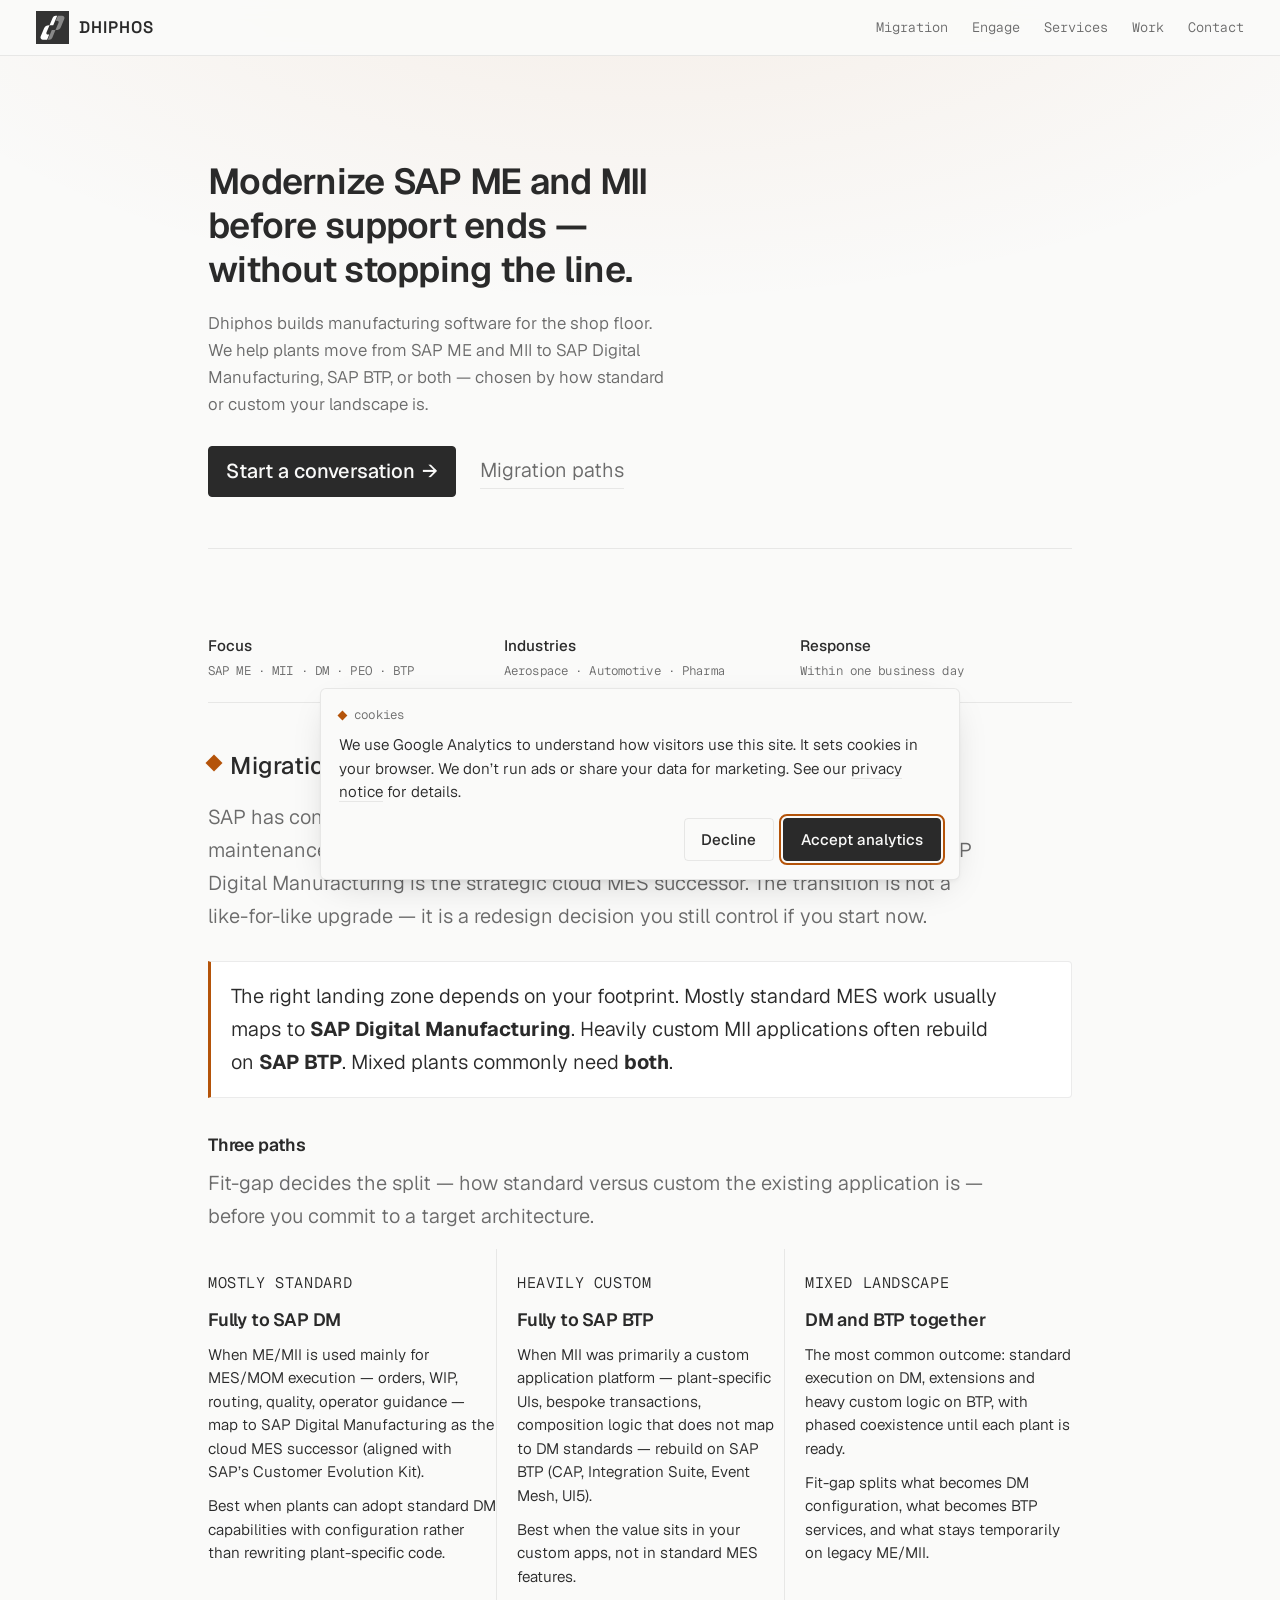
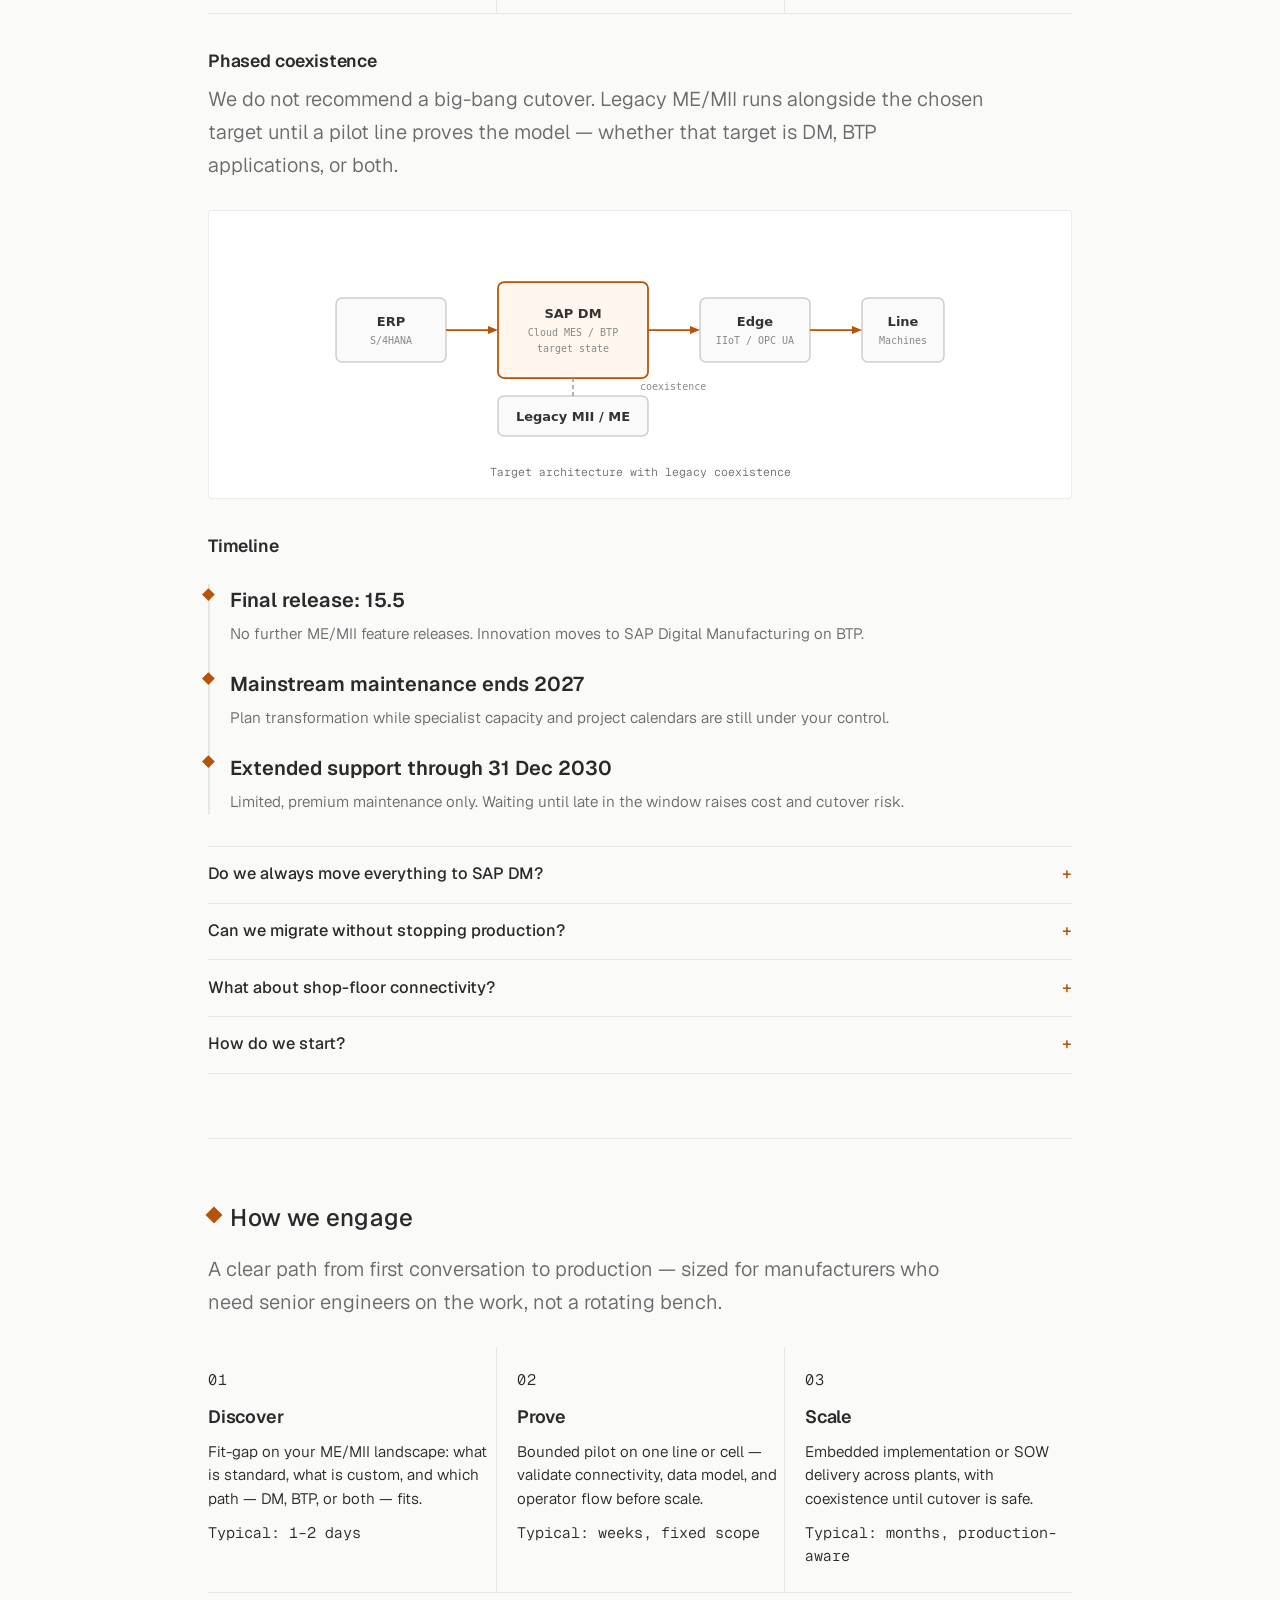
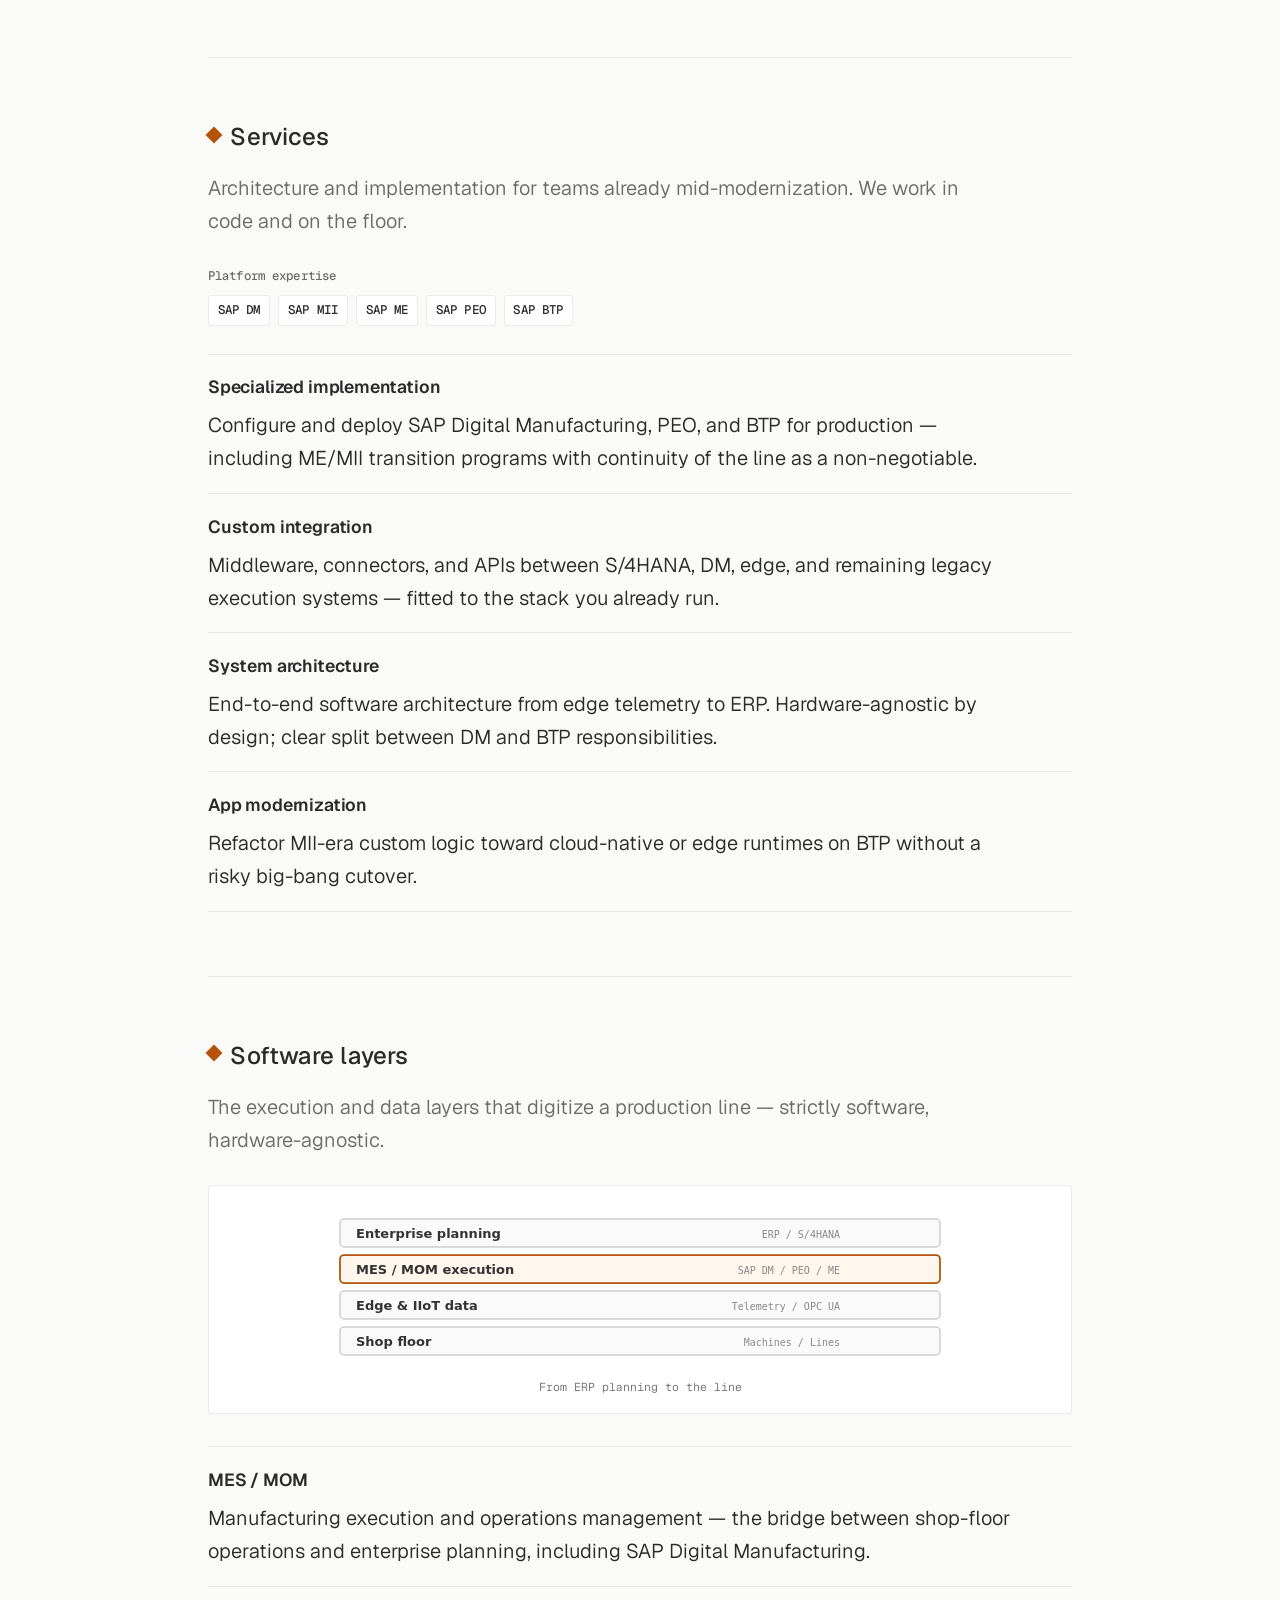
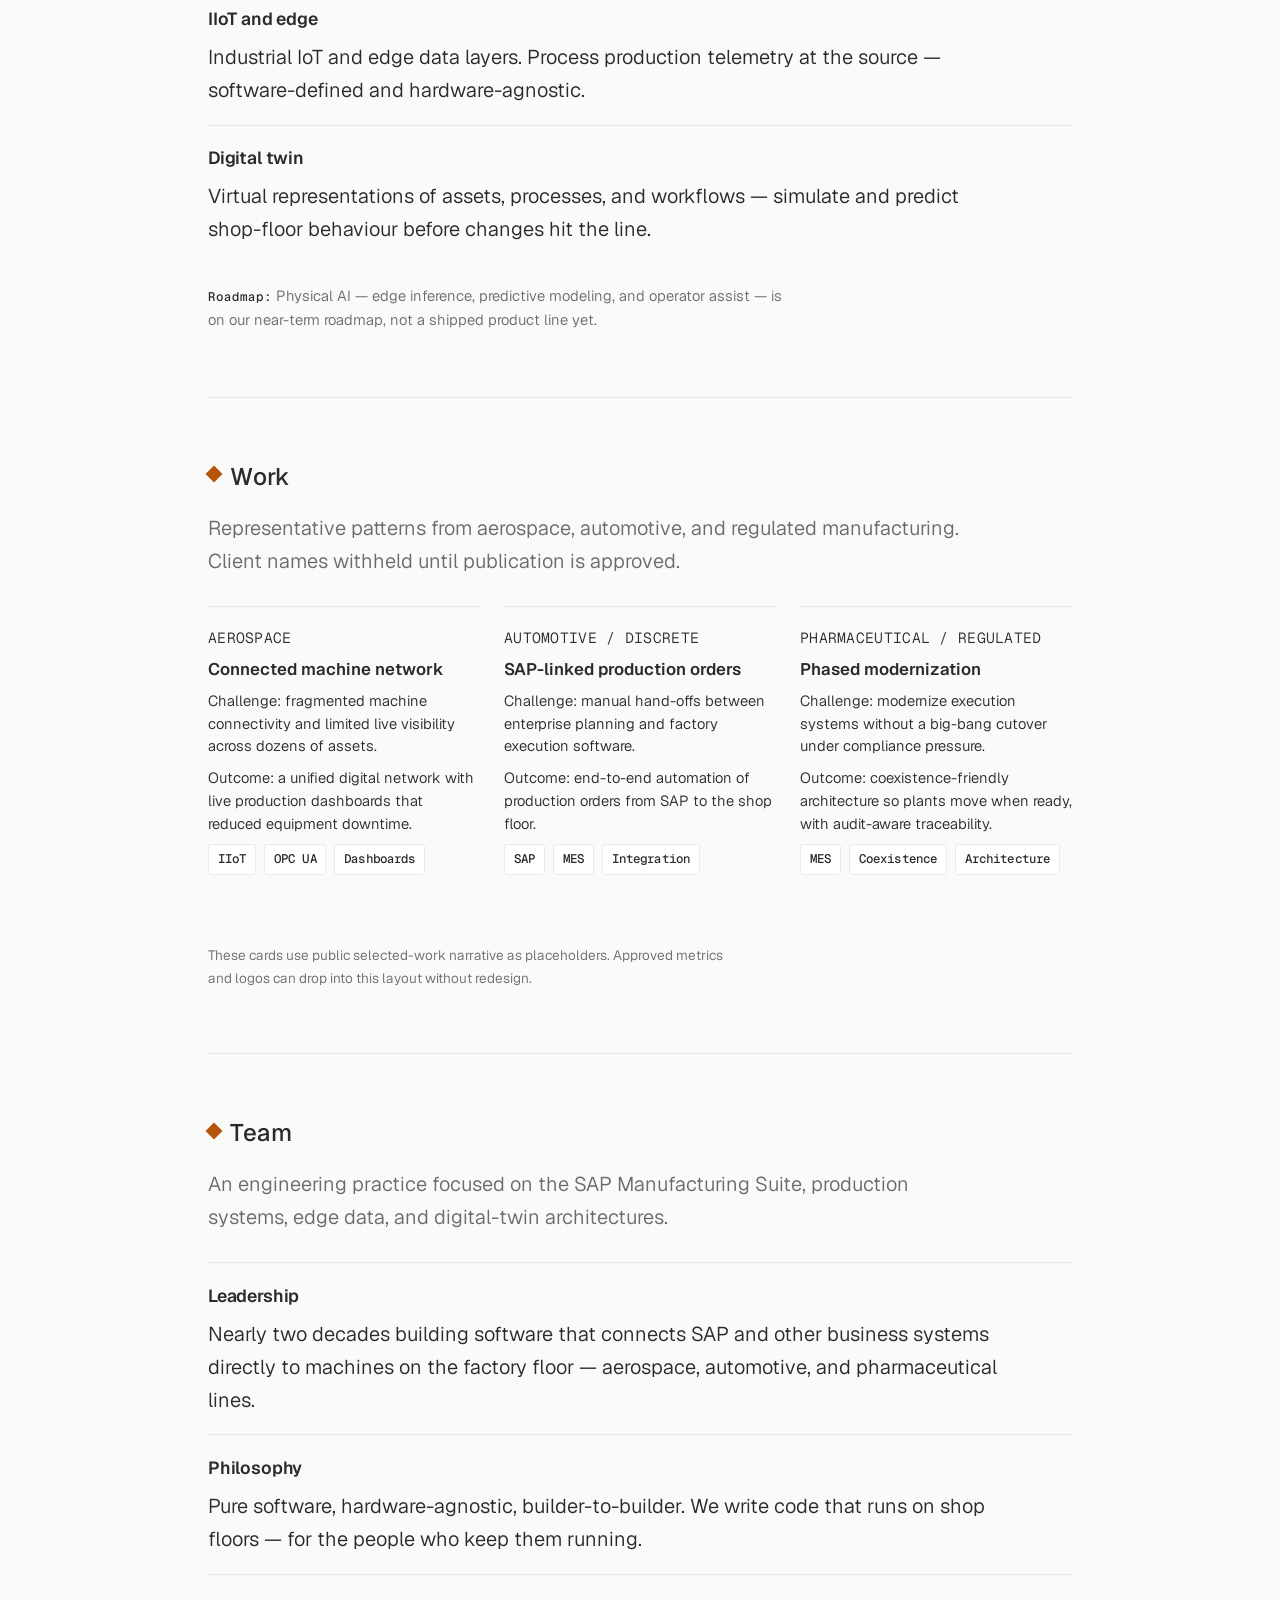
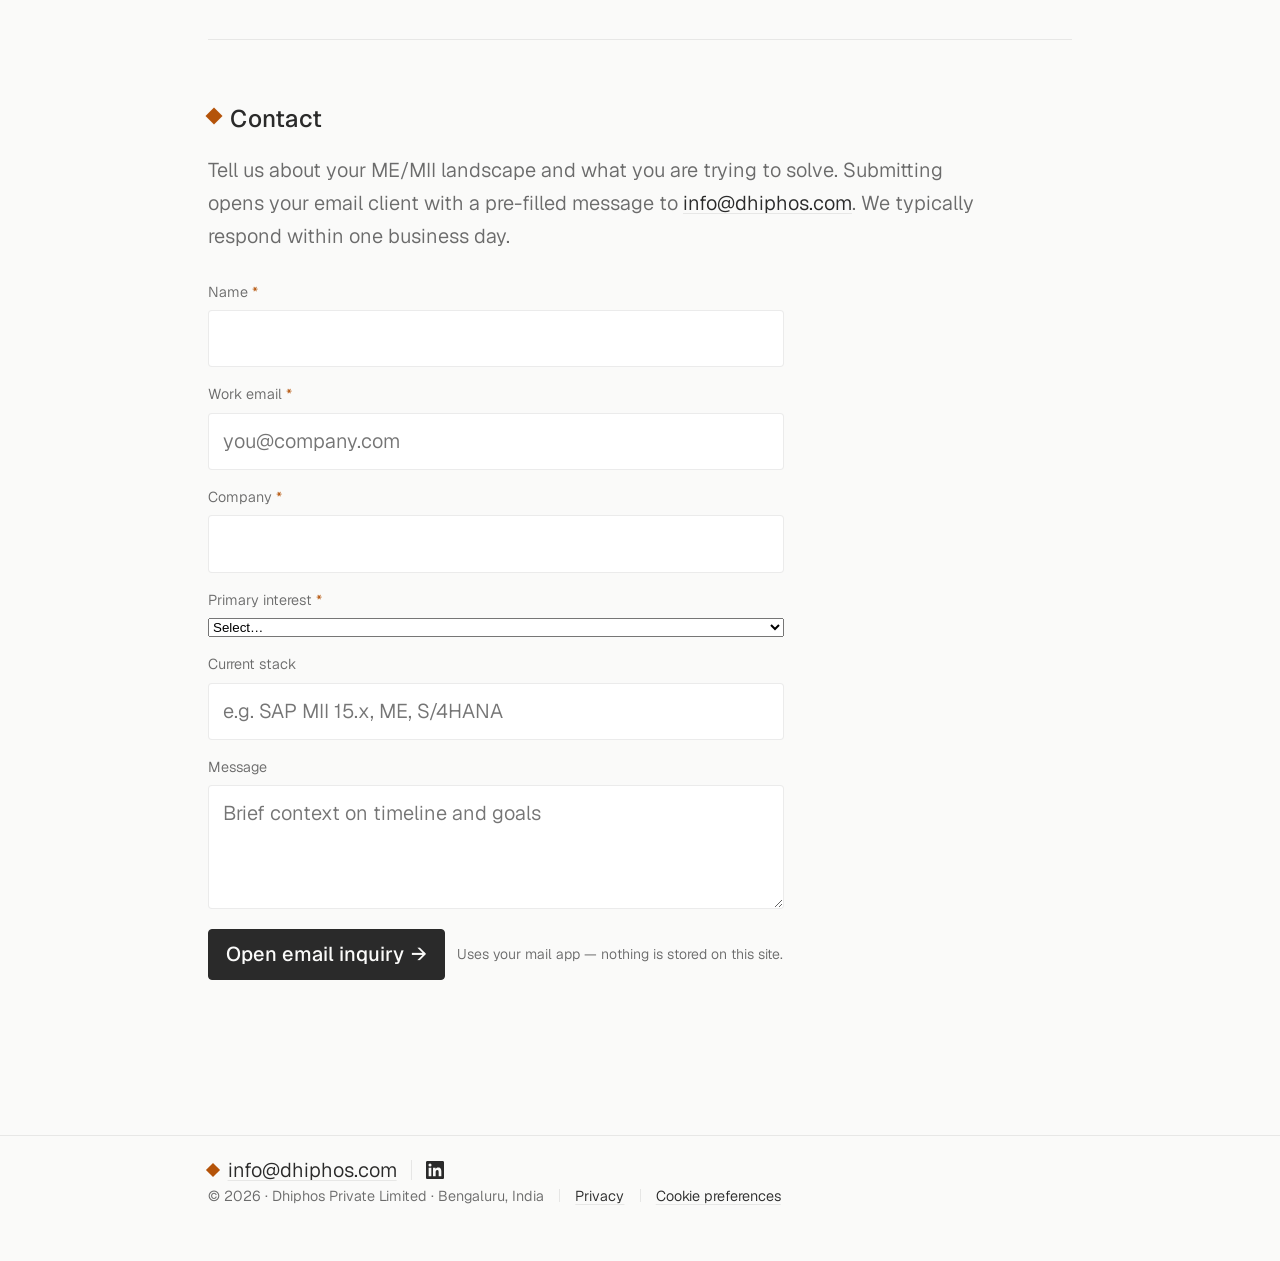
==== commit e33e7ce5: "design: rephrase voice, custom themed select, aesthetic pass - Remove founder-led wording from hero " ====
--- a/index.html
+++ b/index.html
@@ -22,8 +22,8 @@
   <meta name="viewport" content="width=device-width, initial-scale=1" />
   <title>Dhiphos — SAP ME/MII modernization for manufacturing</title>
   <meta name="description" content="Dhiphos helps manufacturers migrate SAP ME and MII before end of support — to SAP Digital Manufacturing, SAP BTP, or both — without stopping production." />
-  <meta name="theme-color" content="#ffffff" media="(prefers-color-scheme: light)" />
-  <meta name="theme-color" content="#1a1a1a" media="(prefers-color-scheme: dark)" />
+  <meta name="theme-color" content="#fafaf9" media="(prefers-color-scheme: light)" />
+  <meta name="theme-color" content="#141414" media="(prefers-color-scheme: dark)" />
 
   <link rel="icon" type="image/svg+xml" href="/assets/img/favicon.svg" />
   <link rel="icon" type="image/png" sizes="48x48" href="/assets/img/favicon-48.png" />
@@ -56,7 +56,7 @@
       "addressCountry": "IN"
     },
     "sameAs": ["https://www.linkedin.com/company/dhiphos"],
-    "description": "Founder-led industrial software practice specializing in SAP ME/MII modernization to SAP Digital Manufacturing and SAP BTP."
+    "description": "Industrial software practice specializing in SAP ME/MII modernization to SAP Digital Manufacturing and SAP BTP."
   }
   </script>
   <script type="application/ld+json">
@@ -128,7 +128,7 @@
         Modernize SAP ME and MII before support ends — without stopping the line.
       </h1>
       <p class="lede">
-        Dhiphos is a founder-led engineering practice for manufacturing software.
+        Dhiphos builds manufacturing software for the shop floor.
         We help plants move from SAP ME and MII to SAP Digital Manufacturing,
         SAP BTP, or both — chosen by how standard or custom your landscape is.
       </p>
@@ -427,11 +427,11 @@
     <section class="block" id="team" aria-labelledby="h-team">
       <h2 id="h-team" class="section"><span class="caret" aria-hidden="true"></span>Team</h2>
       <p class="block-lede">
-        A founder-led engineering practice. Hands-on across the SAP Manufacturing Suite,
+        An engineering practice focused on the SAP Manufacturing Suite,
         production systems, edge data, and digital-twin architectures.
       </p>
       <div class="entry">
-        <h3 class="entry-title-plain">Founder</h3>
+        <h3 class="entry-title-plain">Leadership</h3>
         <p>
           Nearly two decades building software that connects SAP and other business systems
           directly to machines on the factory floor — aerospace, automotive, and pharmaceutical lines.
--- a/assets/css/styles.css
+++ b/assets/css/styles.css
@@ -43,15 +43,18 @@
 }
 
 :root {
-  --bg:        #ffffff;
-  --bg-elev:   #ffffffeb;          /* translucent surface for the top nav */
-  --fg:        #333333;
-  --muted:     #888888;
-  --accent:    #B45309;            /* amber-700 */
-  --accent-2:  #F59E0B;            /* amber-500 */
+  --bg:        #fafaf9;
+  --bg-elev:   #fafaf9f2;
+  --fg:        #2a2a2a;
+  --muted:     #6b6b6b;
+  --accent:    #B45309;
+  --accent-2:  #D97706;
   --on-accent: #ffffff;
-  --rule:      #88888833;
+  --rule:      #2a2a2a18;
   --selection: #B4530933;
+  --surface:   #ffffff;
+  --border:    #2a2a2a18;
+  --field-bg:  #ffffff;
 
   --font-display: "Geist", ui-sans-serif, system-ui, -apple-system,
                   BlinkMacSystemFont, "Segoe UI", Roboto, "Helvetica Neue",
@@ -69,19 +72,23 @@
 
   --nav-h:    56px;
   --mark-size: 0.55em;
+  --radius: 4px;
 }
 
 @media (prefers-color-scheme: dark) {
   :root {
-    --bg:        #1a1a1a;
-    --bg-elev:   #1a1a1aeb;
-    --fg:        #ffffff;
-    --muted:     #888888;
+    --bg:        #141414;
+    --bg-elev:   #141414f2;
+    --fg:        #f2f2f2;
+    --muted:     #8a8a8a;
     --accent:    #F59E0B;
     --accent-2:  #FBBF24;
-    --on-accent: #1a1a1a;
-    --rule:      #ffffff1f;
+    --on-accent: #141414;
+    --rule:      #ffffff18;
     --selection: #F59E0B33;
+    --surface:   #1c1c1c;
+    --border:    #ffffff18;
+    --field-bg:  #1c1c1c;
   }
   html {
     -webkit-tap-highlight-color: rgba(245, 158, 11, 0.25);
@@ -102,6 +109,14 @@
   padding: 0;
   background: var(--bg);
   color: var(--fg);
+}
+
+/* Quiet industrial atmosphere — soft vertical wash, not a flat white slab */
+body {
+  background-image:
+    radial-gradient(120% 80% at 50% -10%, color-mix(in srgb, var(--accent) 8%, transparent), transparent 55%),
+    linear-gradient(180deg, var(--bg) 0%, var(--bg) 100%);
+  background-attachment: fixed;
 }
 
 /* Mobile tap highlight — replace the default system blue flash with a
@@ -306,30 +321,28 @@
 
 .hero {
   margin: 0 0 clamp(2.5rem, 6vw, 4rem);
-  padding-top: clamp(1rem, 3vw, 2rem);   /* hero leads with H1 — minimal lead-in below the sticky nav */
+  padding-top: clamp(1.25rem, 3.5vw, 2.5rem);
   padding-bottom: clamp(2.25rem, 5vw, 3.25rem);
   border-bottom: 1px solid var(--rule);
 }
 
-/* Hero copy fills the full column on every viewport — same horizontal
-   footprint as the section headings, chip-rails, illustrations, and
-   entry border-rules used elsewhere on the page. No artificial inner
-   caps; readability is governed by the wrap's `--measure` token, which
-   itself widens responsively (64ch → 72ch → 78ch) on bigger screens. */
 .tagline {
   font-family: var(--font-display);
-  font-size: clamp(1.75rem, 3.5vw, 2.5rem);
+  font-size: clamp(1.85rem, 3.8vw, 2.65rem);
   font-weight: 600;
-  line-height: 1.3;
-  letter-spacing: -0.01em;
-  color: var(--fg);
-  margin: 0 0 1.25rem;
+  line-height: 1.22;
+  letter-spacing: -0.02em;
+  color: var(--fg);
+  margin: 0 0 1.15rem;
+  max-width: 18ch;
 }
 
 .lede {
   color: var(--muted);
-  margin: 0 0 1.5rem;
+  margin: 0 0 1.75rem;
   font-size: 1.05rem;
+  max-width: 42ch;
+  line-height: 1.6;
 }
 
 /* SAP product chip rail — small monospaced "tags" that signal native
@@ -366,17 +379,14 @@
   font-weight: 500;
   letter-spacing: 0.01em;
   color: var(--fg);
-  background: transparent;
-  border: 1px solid var(--rule);
-  border-radius: 999px;
-  padding: 0.2rem 0.6rem;
+  background: var(--surface);
+  border: 1px solid var(--border);
+  border-radius: var(--radius);
+  padding: 0.25rem 0.55rem;
   white-space: nowrap;
 }
-/* Strengthen the chip border in dark mode — the global `--rule` token
-   is intentionally faint (#ffffff1f) for hairline section dividers,
-   but at chip scale it almost disappears against #1a1a1a. */
 @media (prefers-color-scheme: dark) {
-  .chip { border-color: #ffffff33; }
+  .chip { border-color: var(--border); }
 }
 
 .hero-actions {
@@ -409,10 +419,10 @@
   font-weight: 500;
   background: transparent;
   color: var(--fg);
-  border: 1px solid var(--rule);
-  padding: 0.45rem 1rem;
+  border: 1px solid var(--border);
+  padding: 0.5rem 1.05rem;
   cursor: pointer;
-  border-radius: 4px;
+  border-radius: var(--radius);
   text-decoration: none;
   display: inline-flex;
   align-items: center;
--- a/assets/css/components.css
+++ b/assets/css/components.css
@@ -1,40 +1,32 @@
-/* Dhiphos — page components (cards, form grid, FAQ, mobile nav, diagrams) */
-
-:root {
-  --surface: #fafafa;
-  --border: #88888833;
-}
-
-@media (prefers-color-scheme: dark) {
-  :root {
-    --surface: #242424;
-    --border: #ffffff1f;
-  }
-}
-
-/* Wider wrap for engagement / work grids without breaking prose measure */
-.wrap-wide {
-  max-width: min(72rem, calc(100% - 2 * var(--pad-x)));
-}
+/* Dhiphos — page components (panels, form, FAQ, mobile nav, diagrams) */
+/* Tokens --surface, --border, --field-bg live in styles.css :root */
 
 /* ---------- Trust strip ---------- */
 
 .trust-strip {
-  display: flex;
-  flex-wrap: wrap;
-  gap: 0.75rem 1.5rem;
-  align-items: baseline;
+  display: grid;
+  grid-template-columns: 1fr;
+  gap: 1rem;
   margin: 0 0 clamp(2rem, 5vw, 3rem);
-  padding: 1rem 0;
+  padding: 1.25rem 0;
   border-bottom: 1px solid var(--rule);
   list-style: none;
 }
 
+@media (min-width: 640px) {
+  .trust-strip {
+    grid-template-columns: repeat(3, 1fr);
+    gap: 1.5rem;
+  }
+}
+
 .trust-strip li {
   font-family: var(--font-mono);
   font-size: 0.78rem;
   color: var(--muted);
   letter-spacing: 0.01em;
+  padding: 0;
+  border: 0;
 }
 
 .trust-strip strong {
@@ -43,99 +35,88 @@
   font-size: 0.95rem;
   font-weight: 500;
   color: var(--fg);
-  margin-bottom: 0.15rem;
+  margin-bottom: 0.2rem;
   letter-spacing: 0;
 }
 
-/* ---------- Engagement cards (Discover → Prove → Scale) ---------- */
-
-.engage-grid {
+/* ---------- Path / engage panels (editorial, not SaaS cards) ---------- */
+
+.engage-grid,
+.path-grid {
   display: grid;
-  gap: 1rem;
+  gap: 0;
   margin: 0 0 0.5rem;
   padding: 0;
   list-style: none;
-}
-
-@media (min-width: 720px) {
-  .engage-grid { grid-template-columns: repeat(3, 1fr); gap: 1.25rem; }
+  border-top: 1px solid var(--rule);
+}
+
+@media (min-width: 860px) {
+  .engage-grid,
+  .path-grid {
+    grid-template-columns: repeat(3, 1fr);
+    gap: 0;
+    border-top: 0;
+  }
+
+  .engage-card,
+  .path-card {
+    border-top: 1px solid var(--rule);
+    padding-right: 1.25rem;
+  }
+
+  .engage-card + .engage-card,
+  .path-card + .path-card {
+    padding-left: 1.25rem;
+    border-left: 1px solid var(--rule);
+  }
 }
 
 .engage-card,
 .path-card {
-  background: var(--surface);
-  border: 1px solid var(--border);
-  border-radius: 6px;
-  padding: 1.25rem 1.15rem 1.35rem;
-}
-
-.path-grid {
-  display: grid;
-  gap: 1rem;
-  margin: 0;
-  padding: 0;
-  list-style: none;
-}
-
-@media (min-width: 720px) {
-  .path-grid { grid-template-columns: repeat(3, 1fr); gap: 1.25rem; }
-}
-
-.path-card h3 {
+  background: transparent;
+  border: 0;
+  border-bottom: 1px solid var(--rule);
+  border-radius: 0;
+  padding: 1.35rem 0 1.5rem;
+}
+
+.path-card h3,
+.engage-card h3 {
   font-family: var(--font-display);
-  font-size: 1.1rem;
+  font-size: 1.12rem;
   font-weight: 600;
   margin: 0 0 0.5rem;
   color: var(--fg);
-}
-
-.path-card p {
+  letter-spacing: -0.01em;
+}
+
+.path-card p,
+.engage-card p {
   margin: 0 0 0.65rem;
   color: var(--fg);
   font-size: 0.95rem;
   line-height: 1.55;
 }
 
-.path-card p:last-child { margin-bottom: 0; }
-
-.path-fit {
-  font-family: var(--font-mono);
-  font-size: 0.72rem;
-  color: var(--accent);
-  letter-spacing: 0.02em;
-  text-transform: uppercase;
-  margin: 0 0 0.5rem;
-}
-
+.path-card p:last-child,
+.engage-card p:last-child { margin-bottom: 0; }
+
+.path-fit,
 .engage-step {
   font-family: var(--font-mono);
   font-size: 0.72rem;
   color: var(--accent);
   letter-spacing: 0.04em;
   text-transform: uppercase;
-  margin: 0 0 0.5rem;
-}
-
-.engage-card h3 {
-  font-family: var(--font-display);
-  font-size: 1.15rem;
-  font-weight: 600;
-  margin: 0 0 0.5rem;
-  color: var(--fg);
-}
-
-.engage-card p {
-  margin: 0 0 0.75rem;
-  color: var(--fg);
-  font-size: 0.95rem;
-  line-height: 1.55;
+  margin: 0 0 0.55rem;
 }
 
 .engage-meta {
   font-family: var(--font-mono);
   font-size: 0.72rem;
   color: var(--muted);
-  margin: 0;
+  margin: 0.85rem 0 0;
 }
 
 /* ---------- Case / work cards ---------- */
@@ -149,17 +130,21 @@
 }
 
 @media (min-width: 720px) {
-  .case-grid { grid-template-columns: repeat(3, 1fr); }
+  .case-grid {
+    grid-template-columns: repeat(3, 1fr);
+    gap: 0 1.5rem;
+  }
 }
 
 .case-card {
-  background: var(--surface);
-  border: 1px solid var(--border);
-  border-radius: 6px;
-  padding: 1.25rem 1.15rem 1.35rem;
+  background: transparent;
+  border: 0;
+  border-top: 1px solid var(--rule);
+  border-radius: 0;
+  padding: 1.25rem 0 1.35rem;
   display: flex;
   flex-direction: column;
-  gap: 0.65rem;
+  gap: 0.55rem;
 }
 
 .case-industry {
@@ -199,10 +184,10 @@
 
 .diagram {
   margin: 1.5rem 0 2rem;
-  padding: 1.25rem;
+  padding: 1.1rem 1rem;
   background: var(--surface);
   border: 1px solid var(--border);
-  border-radius: 6px;
+  border-radius: var(--radius);
 }
 
 /* Size only — never force display here (that stacked light+dark imgs). */
@@ -280,7 +265,7 @@
   font-size: 0.98rem;
 }
 
-/* ---------- Inquiry form (mailto) ---------- */
+/* ---------- Inquiry form (mailto) + custom select ---------- */
 
 .inquiry {
   display: grid;
@@ -305,61 +290,143 @@
 }
 
 .inquiry input,
-.inquiry select,
-.inquiry textarea {
+.inquiry textarea,
+.inquiry .select-trigger {
   font: inherit;
   color: var(--fg);
-  background-color: var(--bg);
-  border: 1px solid var(--rule);
-  border-radius: 6px;
-  padding: 0.65rem 0.85rem;
+  background-color: var(--field-bg);
+  border: 1px solid var(--border);
+  border-radius: var(--radius);
+  padding: 0.7rem 0.9rem;
   width: 100%;
-  transition: border-color 120ms ease;
-  color-scheme: light dark;
+  transition: border-color 120ms ease, background-color 120ms ease;
 }
 
 .inquiry input:focus,
-.inquiry select:focus,
-.inquiry textarea:focus {
+.inquiry textarea:focus,
+.inquiry .select-trigger:focus {
   outline: none;
   border-color: var(--accent);
 }
 
 .inquiry textarea { resize: vertical; min-height: 5.5rem; }
-
-.inquiry select {
-  appearance: none;
-  -webkit-appearance: none;
-  background-color: var(--bg);
-  background-image: linear-gradient(45deg, transparent 50%, var(--muted) 50%),
-                    linear-gradient(135deg, var(--muted) 50%, transparent 50%);
-  background-position: calc(100% - 1.1rem) calc(50% - 2px), calc(100% - 0.75rem) calc(50% - 2px);
-  background-size: 5px 5px, 5px 5px;
-  background-repeat: no-repeat;
-  padding-right: 2.25rem;
-}
-
-/* Native option list: match page surface (browsers vary; color-scheme helps) */
-.inquiry select option,
-.inquiry select optgroup {
-  background-color: var(--bg);
-  color: var(--fg);
-}
-
-@media (prefers-color-scheme: dark) {
-  .inquiry select option,
-  .inquiry select optgroup {
-    background-color: #1a1a1a;
-    color: #ffffff;
-  }
-}
 
 .inquiry input:-webkit-autofill,
 .inquiry input:-webkit-autofill:hover,
 .inquiry input:-webkit-autofill:focus {
   -webkit-text-fill-color: var(--fg);
-  -webkit-box-shadow: 0 0 0 1000px var(--bg) inset;
+  -webkit-box-shadow: 0 0 0 1000px var(--field-bg) inset;
   caret-color: var(--fg);
+}
+
+/* Hide native select visually; keep in DOM for form + a11y fallback */
+.inquiry select.select-native {
+  position: absolute;
+  width: 1px;
+  height: 1px;
+  padding: 0;
+  margin: -1px;
+  overflow: hidden;
+  clip: rect(0, 0, 0, 0);
+  white-space: nowrap;
+  border: 0;
+}
+
+.select {
+  position: relative;
+}
+
+.select-trigger {
+  display: flex;
+  align-items: center;
+  justify-content: space-between;
+  gap: 0.75rem;
+  text-align: left;
+  cursor: pointer;
+  min-height: 2.85rem;
+}
+
+.select-trigger-label {
+  flex: 1 1 auto;
+  overflow: hidden;
+  text-overflow: ellipsis;
+  white-space: nowrap;
+}
+
+.select-trigger-label.is-placeholder {
+  color: var(--muted);
+}
+
+.select-chevron {
+  flex: 0 0 auto;
+  width: 0.55rem;
+  height: 0.55rem;
+  border-right: 1.5px solid var(--muted);
+  border-bottom: 1.5px solid var(--muted);
+  transform: rotate(45deg);
+  margin-top: -0.2rem;
+  transition: transform 120ms ease;
+}
+
+.select.is-open .select-chevron {
+  transform: rotate(225deg);
+  margin-top: 0.15rem;
+}
+
+.select-list {
+  position: absolute;
+  z-index: 40;
+  left: 0;
+  right: 0;
+  top: calc(100% + 4px);
+  margin: 0;
+  padding: 0.35rem;
+  list-style: none;
+  background: var(--field-bg);
+  color: var(--fg);
+  border: 1px solid var(--border);
+  border-radius: var(--radius);
+  max-height: 16rem;
+  overflow: auto;
+  box-shadow: 0 10px 28px -16px rgba(0, 0, 0, 0.35);
+}
+
+.select-list[hidden] { display: none; }
+
+.select-option {
+  display: block;
+  width: 100%;
+  padding: 0.55rem 0.7rem;
+  border: 0;
+  border-radius: calc(var(--radius) - 1px);
+  background: transparent;
+  color: var(--fg);
+  font: inherit;
+  text-align: left;
+  cursor: pointer;
+}
+
+.select-option:hover,
+.select-option:focus {
+  outline: none;
+  background: color-mix(in srgb, var(--accent) 12%, var(--field-bg));
+  color: var(--fg);
+}
+
+.select-option.is-selected {
+  background: color-mix(in srgb, var(--accent) 16%, var(--field-bg));
+}
+
+.select-option.is-placeholder {
+  color: var(--muted);
+}
+
+@supports not (color: color-mix(in srgb, red, blue)) {
+  .select-option:hover,
+  .select-option:focus,
+  .select-option.is-selected {
+    background: var(--surface);
+  }
 }
 
 .inquiry-actions {
@@ -392,7 +459,7 @@
   background: var(--surface);
   border: 1px solid var(--border);
   border-left: 3px solid var(--accent);
-  border-radius: 0 6px 6px 0;
+  border-radius: 0 var(--radius) var(--radius) 0;
   padding: 1.15rem 1.25rem;
   margin: 0 0 1.5rem;
 }
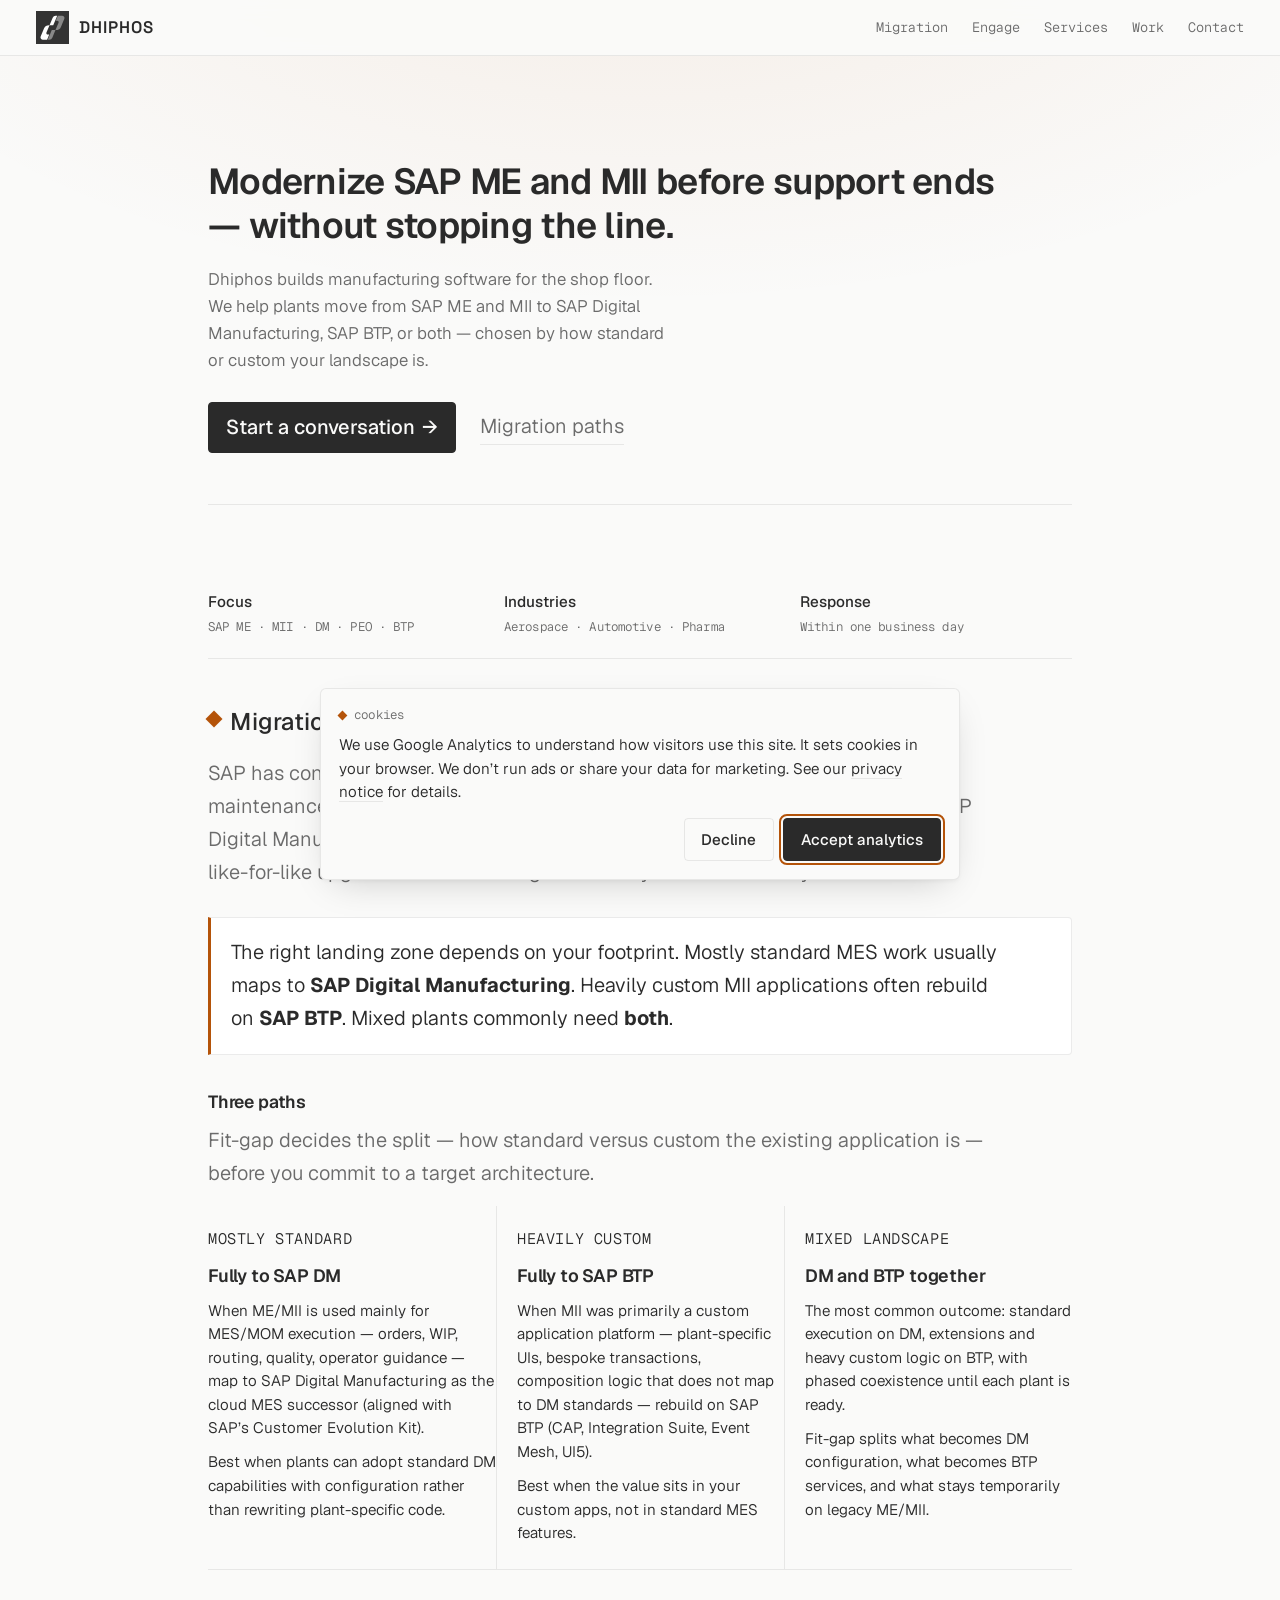
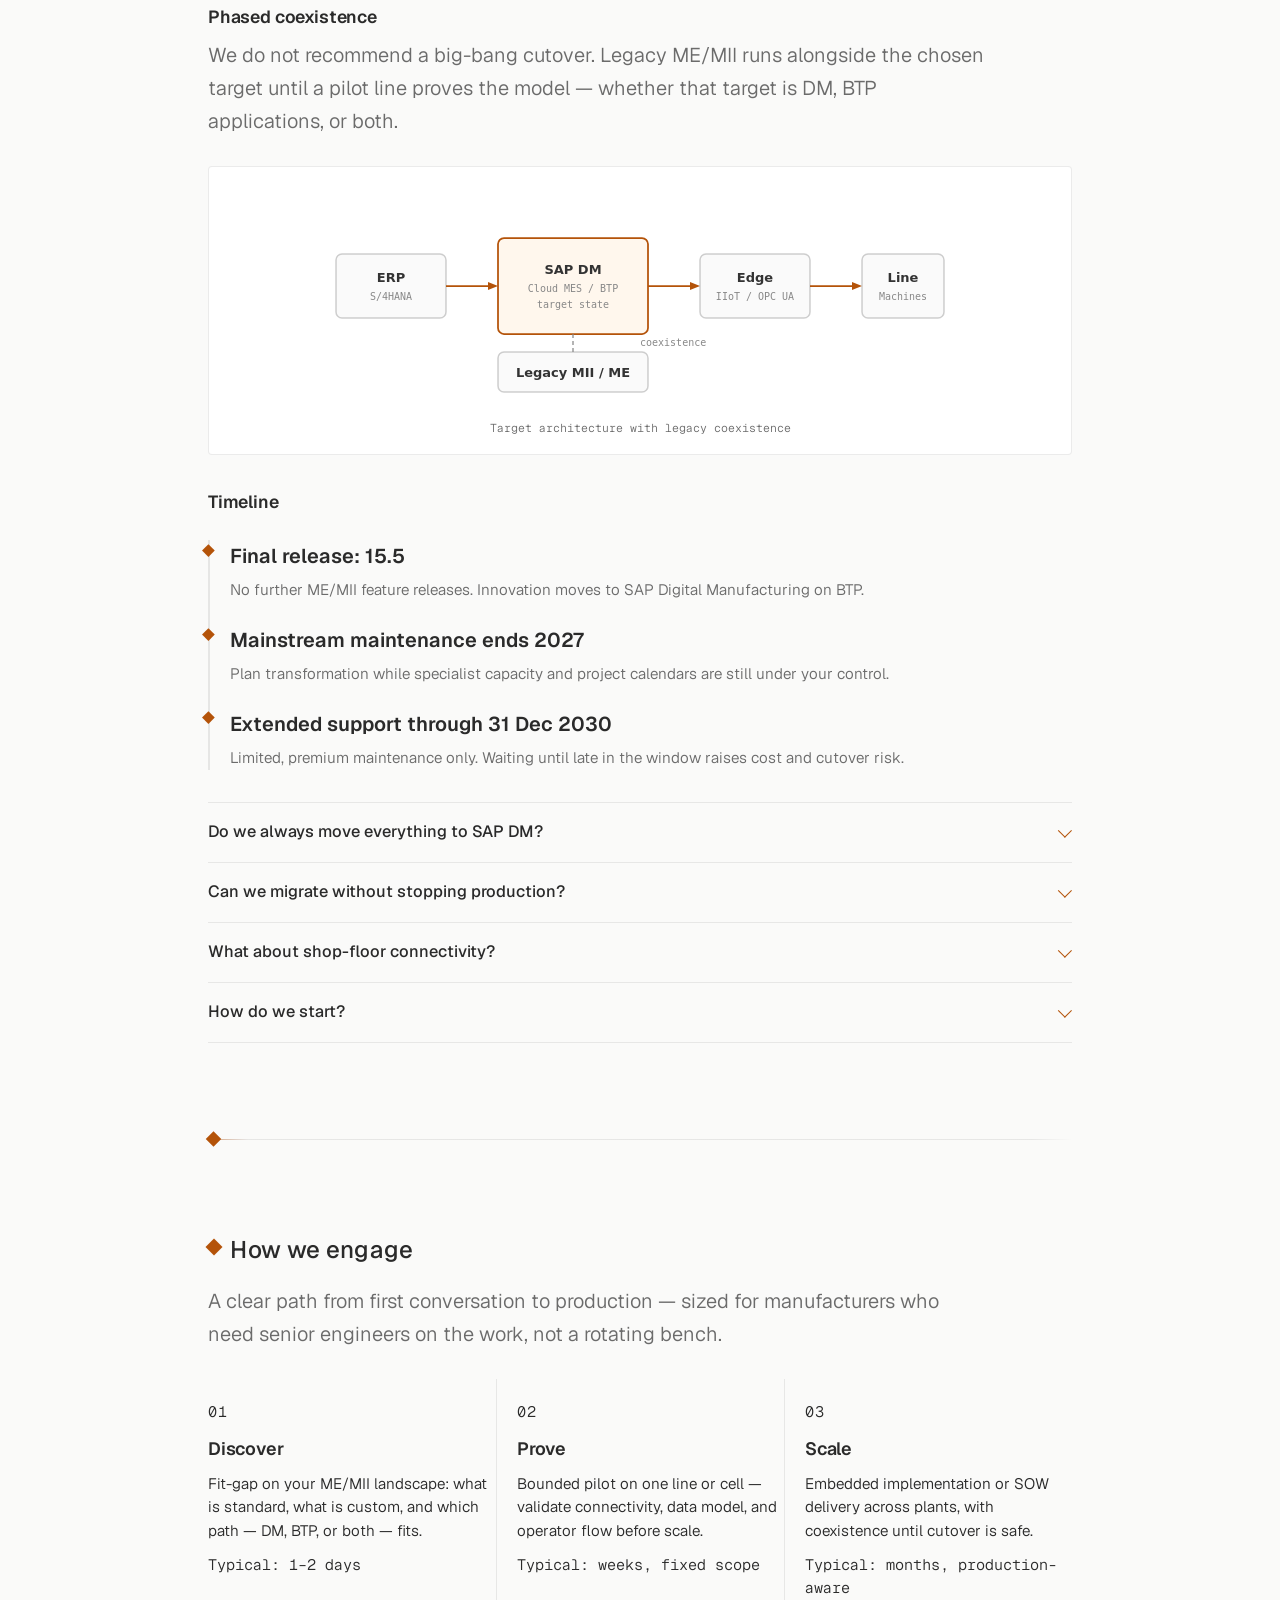
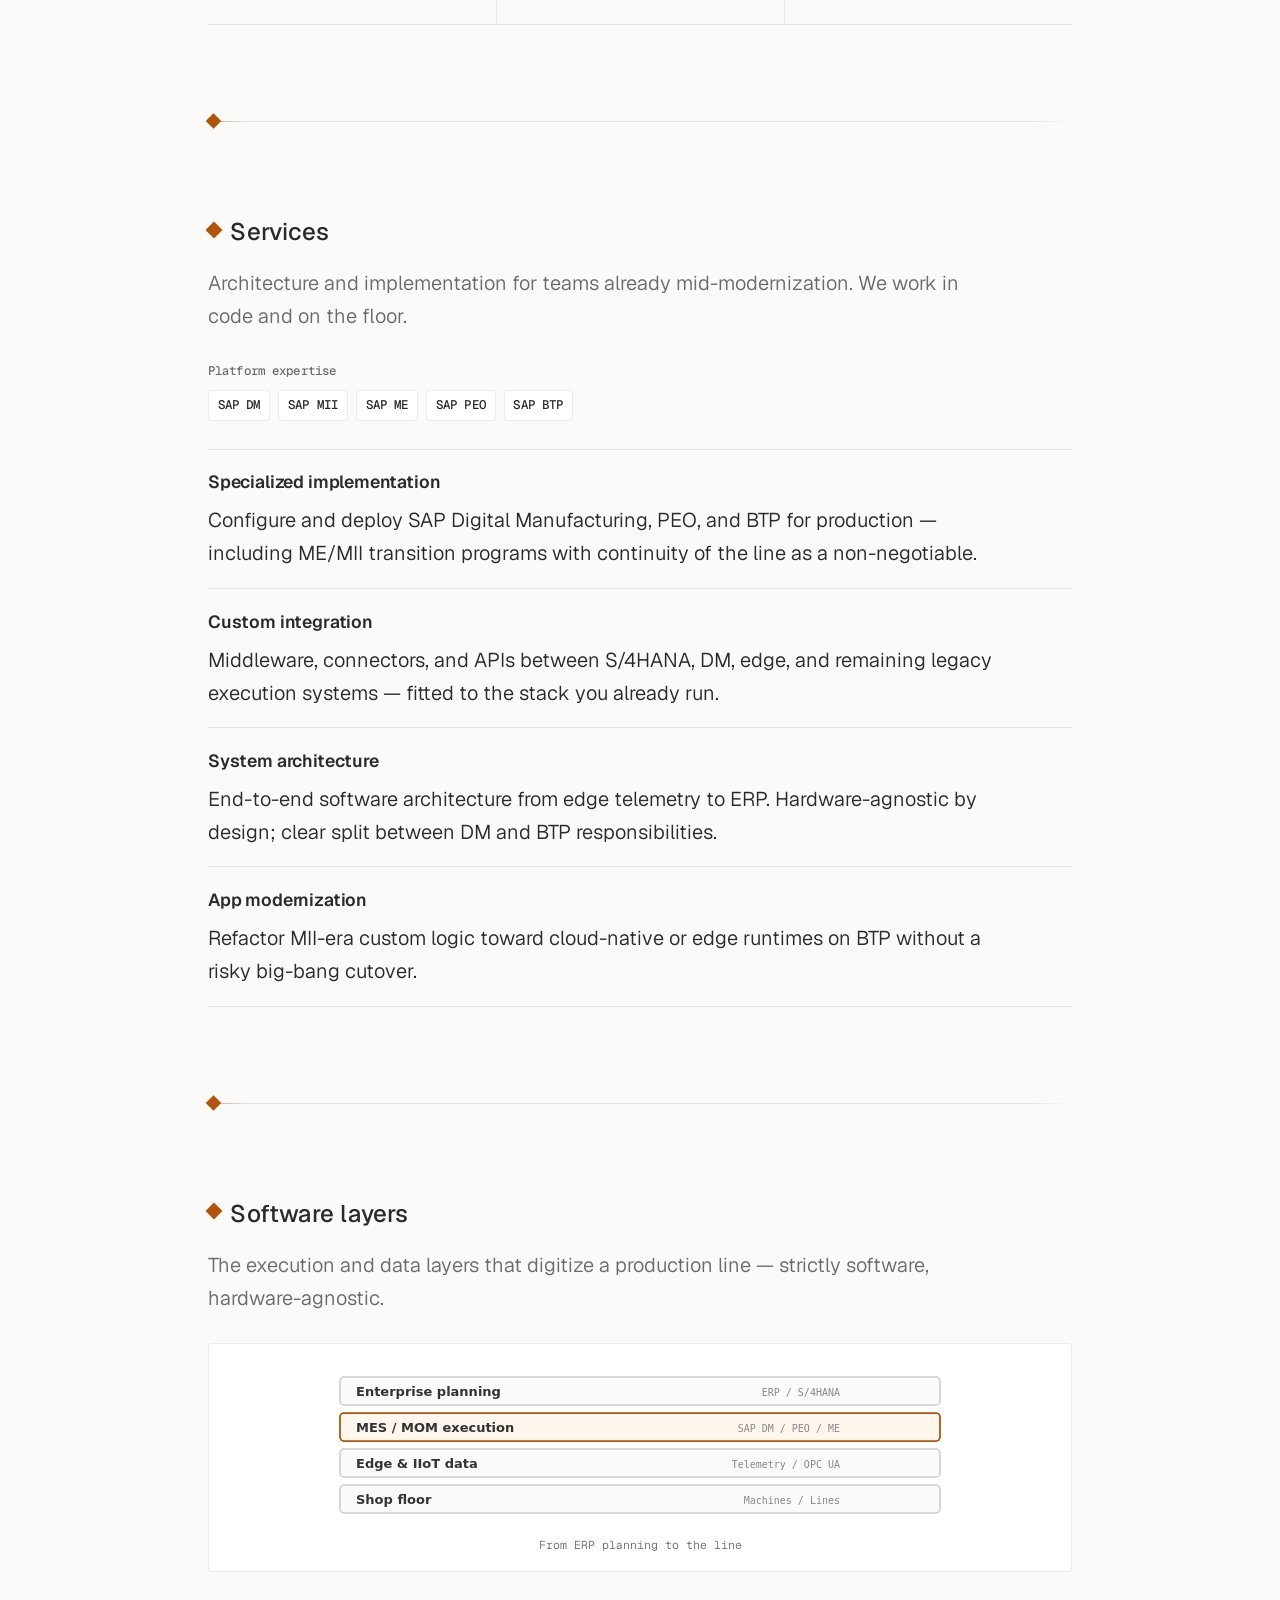
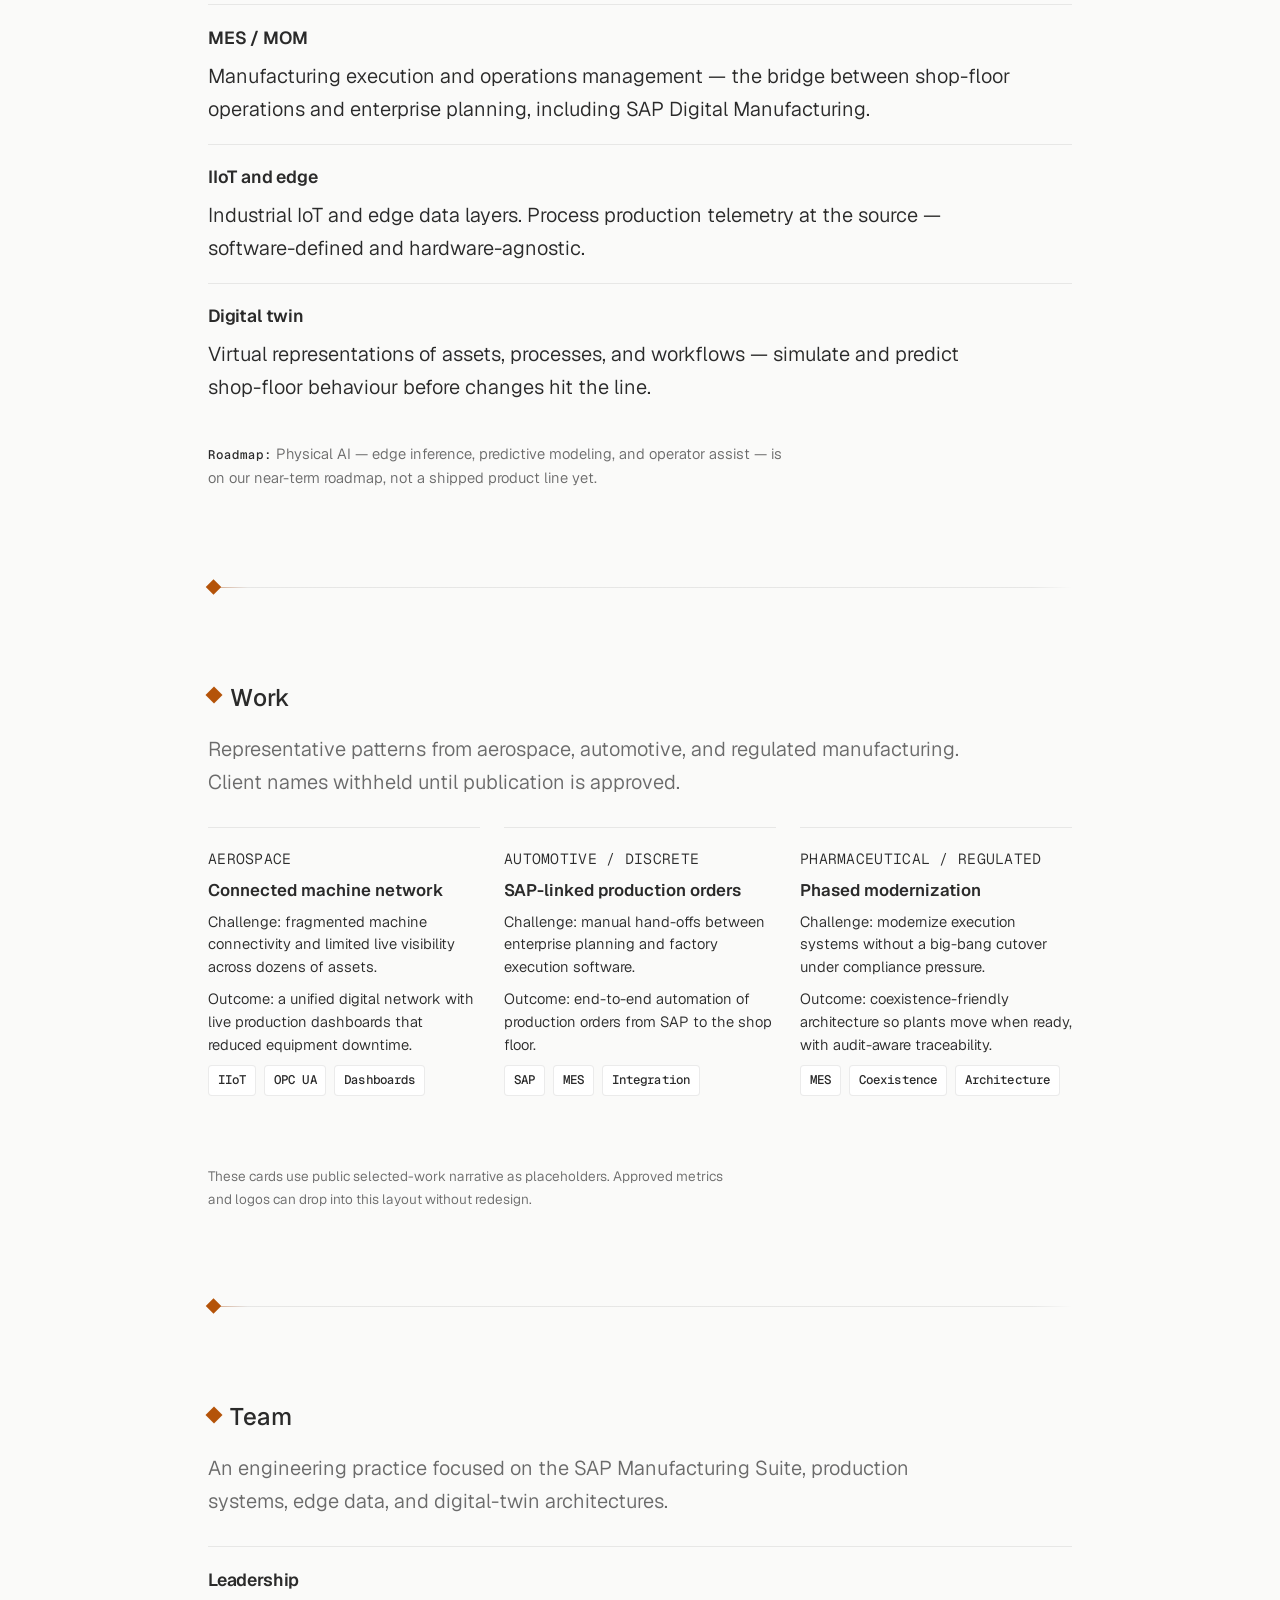
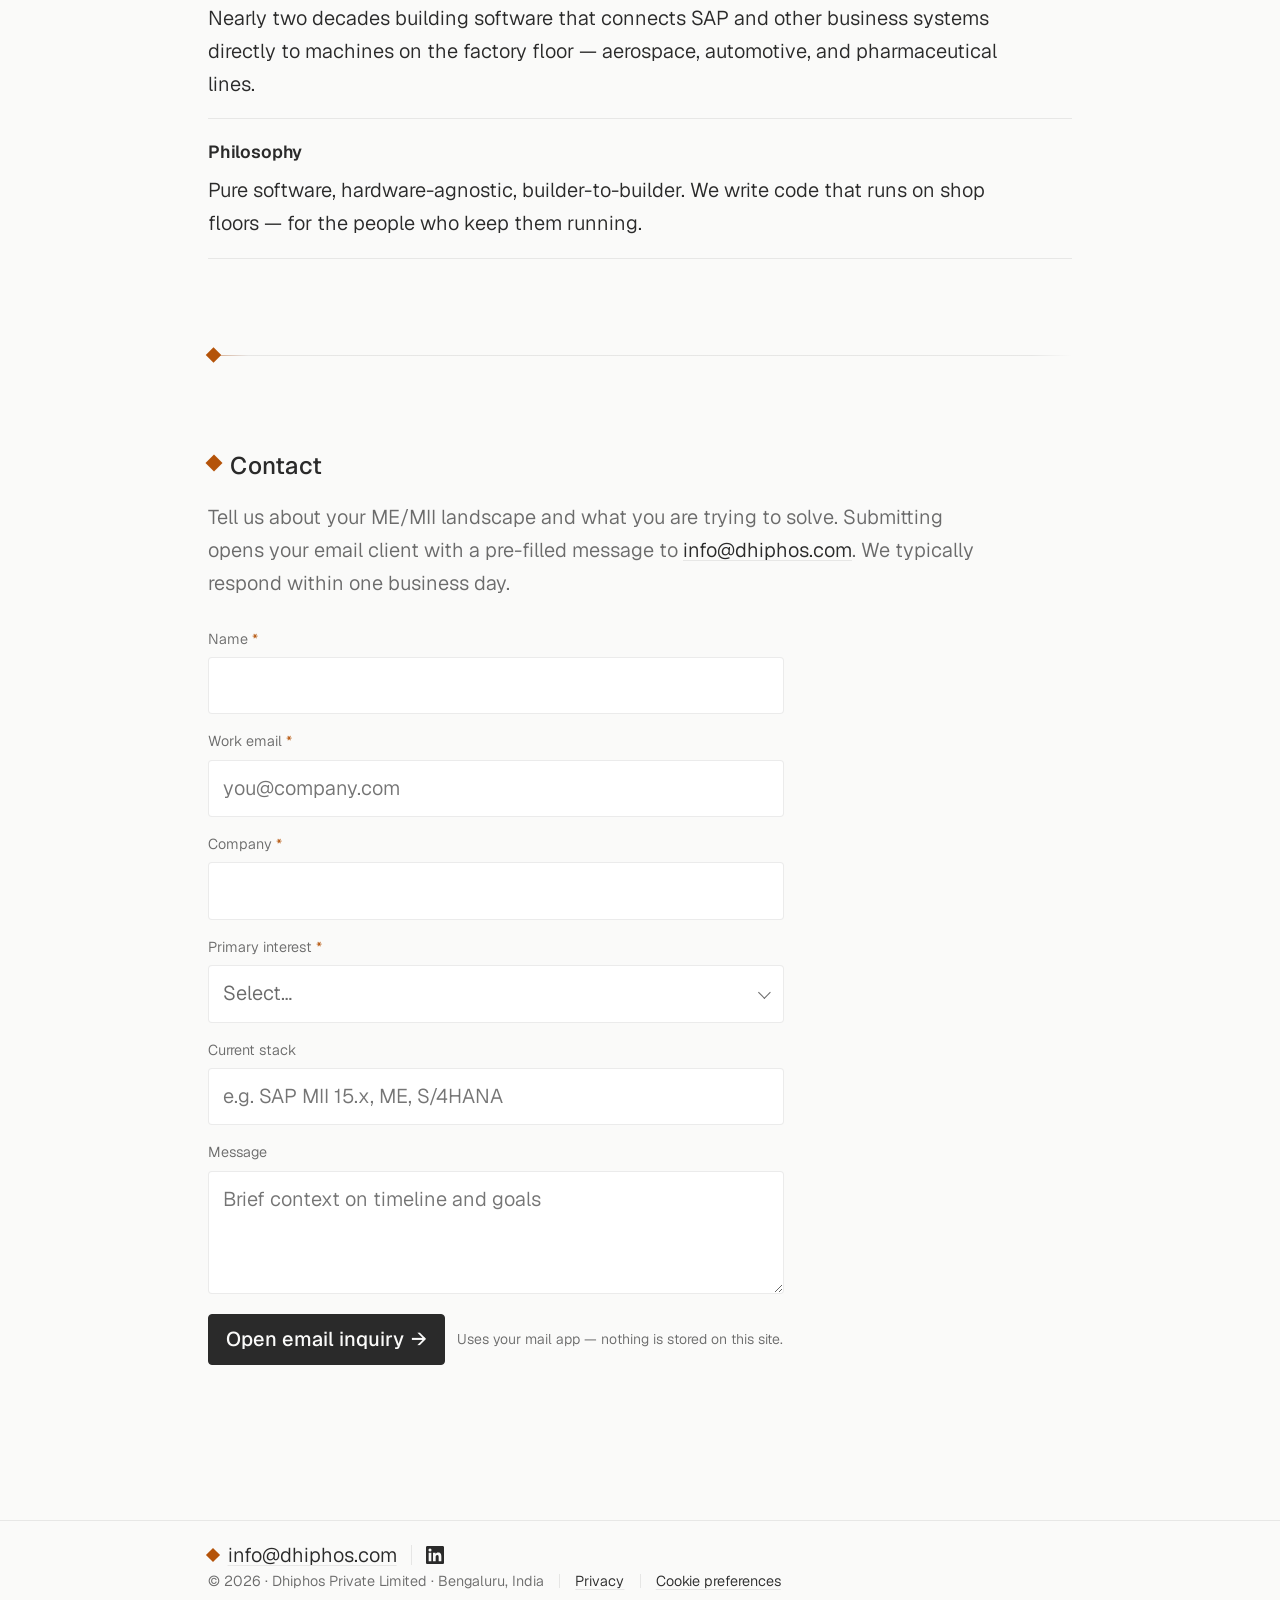
==== commit c0d39cb2: "polish: animated FAQ/select and refined section separators - Smooth FAQ expand/collapse (grid-rows +" ====
--- a/index.html
+++ b/index.html
@@ -238,21 +238,29 @@
       </ul>
 
       <div class="faq-list is-spaced">
-        <details>
+        <details class="faq-item">
           <summary>Do we always move everything to SAP DM?</summary>
-          <p>No. Standard MES footprints usually go to DM. Heavy custom MII often rebuilds on BTP. Mixed landscapes commonly use both — decided in fit-gap.</p>
+          <div class="faq-body"><div class="faq-body-inner">
+            <p>No. Standard MES footprints usually go to DM. Heavy custom MII often rebuilds on BTP. Mixed landscapes commonly use both — decided in fit-gap.</p>
+          </div></div>
         </details>
-        <details>
+        <details class="faq-item">
           <summary>Can we migrate without stopping production?</summary>
-          <p>Yes. Phased coexistence keeps legacy systems live while you prove one line, then scale plant by plant.</p>
+          <div class="faq-body"><div class="faq-body-inner">
+            <p>Yes. Phased coexistence keeps legacy systems live while you prove one line, then scale plant by plant.</p>
+          </div></div>
         </details>
-        <details>
+        <details class="faq-item">
           <summary>What about shop-floor connectivity?</summary>
-          <p>We design software-defined edge layers (OPC UA, MQTT, and related patterns) so you are not forced into a hardware refresh.</p>
+          <div class="faq-body"><div class="faq-body-inner">
+            <p>We design software-defined edge layers (OPC UA, MQTT, and related patterns) so you are not forced into a hardware refresh.</p>
+          </div></div>
         </details>
-        <details>
+        <details class="faq-item">
           <summary>How do we start?</summary>
-          <p>Discover (fit-gap on standard vs custom) → Prove (bounded pilot) → Scale (embedded delivery or fixed-scope SOW).</p>
+          <div class="faq-body"><div class="faq-body-inner">
+            <p>Discover (fit-gap on standard vs custom) → Prove (bounded pilot) → Scale (embedded delivery or fixed-scope SOW).</p>
+          </div></div>
         </details>
       </div>
     </section>
--- a/assets/css/styles.css
+++ b/assets/css/styles.css
@@ -334,7 +334,7 @@
   letter-spacing: -0.02em;
   color: var(--fg);
   margin: 0 0 1.15rem;
-  max-width: 18ch;
+  max-width: 22em;
 }
 
 .lede {
@@ -481,13 +481,45 @@
 
 .block { margin: clamp(2rem, 5vw, 3rem) 0; }
 
-/* Section-to-section separator. Hairline rule + extra air so each
-   block reads as a discrete unit on the page. Entry-level rules
-   (top/bottom of the .entry stack) handle sub-section separation. */
+/* Section separators — more air + faded rule + brand diamond */
 .block + .block {
-  border-top: 1px solid var(--rule);
-  padding-top: clamp(2.5rem, 6vw, 4rem);
-  margin-top: clamp(2.5rem, 6vw, 4rem);
+  border-top: 0;
+  margin-top: clamp(3.25rem, 9vw, 6rem);
+  padding-top: clamp(3.25rem, 9vw, 6rem);
+  position: relative;
+}
+
+.block + .block::before {
+  content: "";
+  position: absolute;
+  top: 0;
+  left: 0;
+  right: 0;
+  height: 1px;
+  background: linear-gradient(
+    90deg,
+    color-mix(in srgb, var(--accent) 55%, transparent) 0,
+    var(--border) 2.5rem,
+    var(--border) calc(100% - 2.5rem),
+    transparent 100%
+  );
+}
+
+.block + .block::after {
+  content: "";
+  position: absolute;
+  top: 0;
+  left: 0;
+  width: var(--mark-size);
+  height: var(--mark-size);
+  background: var(--accent);
+  transform: translateY(-50%) rotate(45deg);
+}
+
+@supports not (background: linear-gradient(90deg, color-mix(in srgb, red, blue), red)) {
+  .block + .block::before {
+    background: var(--rule);
+  }
 }
 
 .section {
--- a/assets/css/components.css
+++ b/assets/css/components.css
@@ -223,46 +223,90 @@
   border-top: 1px solid var(--rule);
 }
 
-.faq-list details {
+.faq-item {
   border-bottom: 1px solid var(--rule);
-  padding: 0.9rem 0;
-}
-
-.faq-list summary {
+  padding: 0;
+}
+
+.faq-item summary {
   font-family: var(--font-display);
   font-weight: 500;
   font-size: 1.02rem;
   cursor: pointer;
   list-style: none;
   color: var(--fg);
-  padding-right: 1.5rem;
+  padding: 1rem 1.75rem 1rem 0;
   position: relative;
-}
-
-.faq-list summary::-webkit-details-marker { display: none; }
-
-.faq-list summary::after {
-  content: "+";
+  transition: color 180ms ease;
+}
+
+.faq-item summary::-webkit-details-marker { display: none; }
+
+.faq-item summary::after {
+  content: "";
   position: absolute;
-  right: 0;
-  top: 0;
-  font-family: var(--font-mono);
-  color: var(--accent);
-}
-
-.faq-list details[open] summary::after { content: "−"; }
-
-.faq-list summary:focus-visible {
+  right: 0.15rem;
+  top: 50%;
+  width: 0.55rem;
+  height: 0.55rem;
+  border-right: 1.5px solid var(--accent);
+  border-bottom: 1.5px solid var(--accent);
+  transform: translateY(-65%) rotate(45deg);
+  transition: transform 220ms ease;
+}
+
+.faq-item[open] summary::after,
+.faq-item.is-open summary::after {
+  transform: translateY(-20%) rotate(225deg);
+}
+
+.faq-item summary:hover { color: var(--accent); }
+
+.faq-item summary:focus-visible {
   outline: 2px solid var(--accent);
   outline-offset: 3px;
 }
 
-.faq-list details p {
-  margin: 0.65rem 0 0.25rem;
+/* Animated expand/collapse via grid rows */
+.faq-body {
+  display: grid;
+  grid-template-rows: 0fr;
+  transition: grid-template-rows 280ms ease;
+}
+
+.faq-item.is-open > .faq-body,
+.faq-item[open] > .faq-body {
+  grid-template-rows: 1fr;
+}
+
+.faq-body-inner {
+  overflow: hidden;
+  min-height: 0;
+}
+
+.faq-body-inner p {
+  margin: 0 0 1rem;
   color: var(--fg);
   max-width: 62ch;
   line-height: 1.65;
   font-size: 0.98rem;
+  opacity: 0;
+  transform: translateY(-0.35rem);
+  transition: opacity 220ms ease 40ms, transform 220ms ease 40ms;
+}
+
+.faq-item.is-open .faq-body-inner p,
+.faq-item[open] .faq-body-inner p {
+  opacity: 1;
+  transform: translateY(0);
+}
+
+@media (prefers-reduced-motion: reduce) {
+  .faq-body,
+  .faq-body-inner p,
+  .faq-item summary::after {
+    transition: none;
+  }
 }
 
 /* ---------- Inquiry form (mailto) + custom select ---------- */
@@ -389,9 +433,32 @@
   max-height: 16rem;
   overflow: auto;
   box-shadow: 0 10px 28px -16px rgba(0, 0, 0, 0.35);
-}
-
-.select-list[hidden] { display: none; }
+  opacity: 0;
+  transform: translateY(-6px);
+  pointer-events: none;
+  transition: opacity 180ms ease, transform 180ms ease;
+}
+
+.select-list[hidden] {
+  display: block; /* keep for transition; hide via opacity when closed */
+  visibility: hidden;
+}
+
+.select.is-open .select-list {
+  opacity: 1;
+  transform: translateY(0);
+  pointer-events: auto;
+  visibility: visible;
+}
+
+.select-list[hidden]:not(.is-visible) {
+  /* closed state handled by .select.is-open */
+}
+
+@media (prefers-reduced-motion: reduce) {
+  .select-list,
+  .select-chevron { transition: none; }
+}
 
 .select-option {
   display: block;
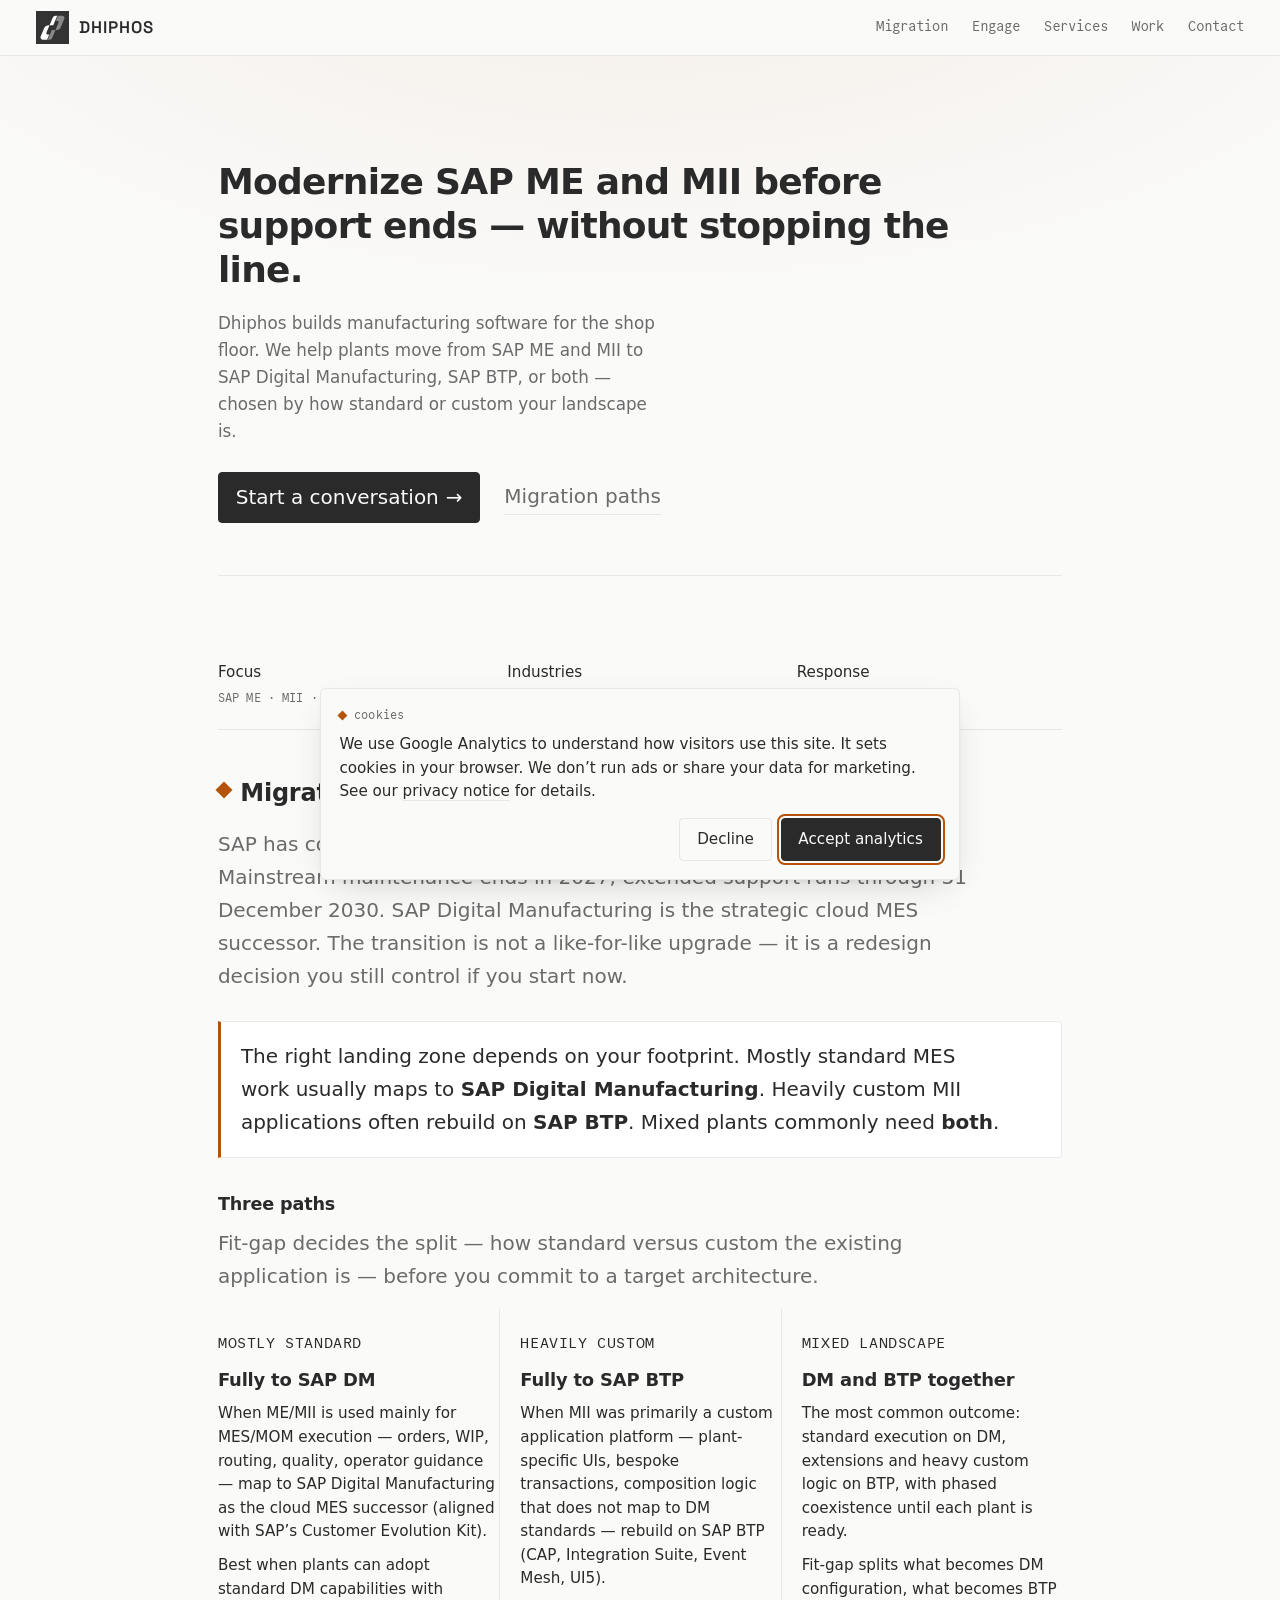
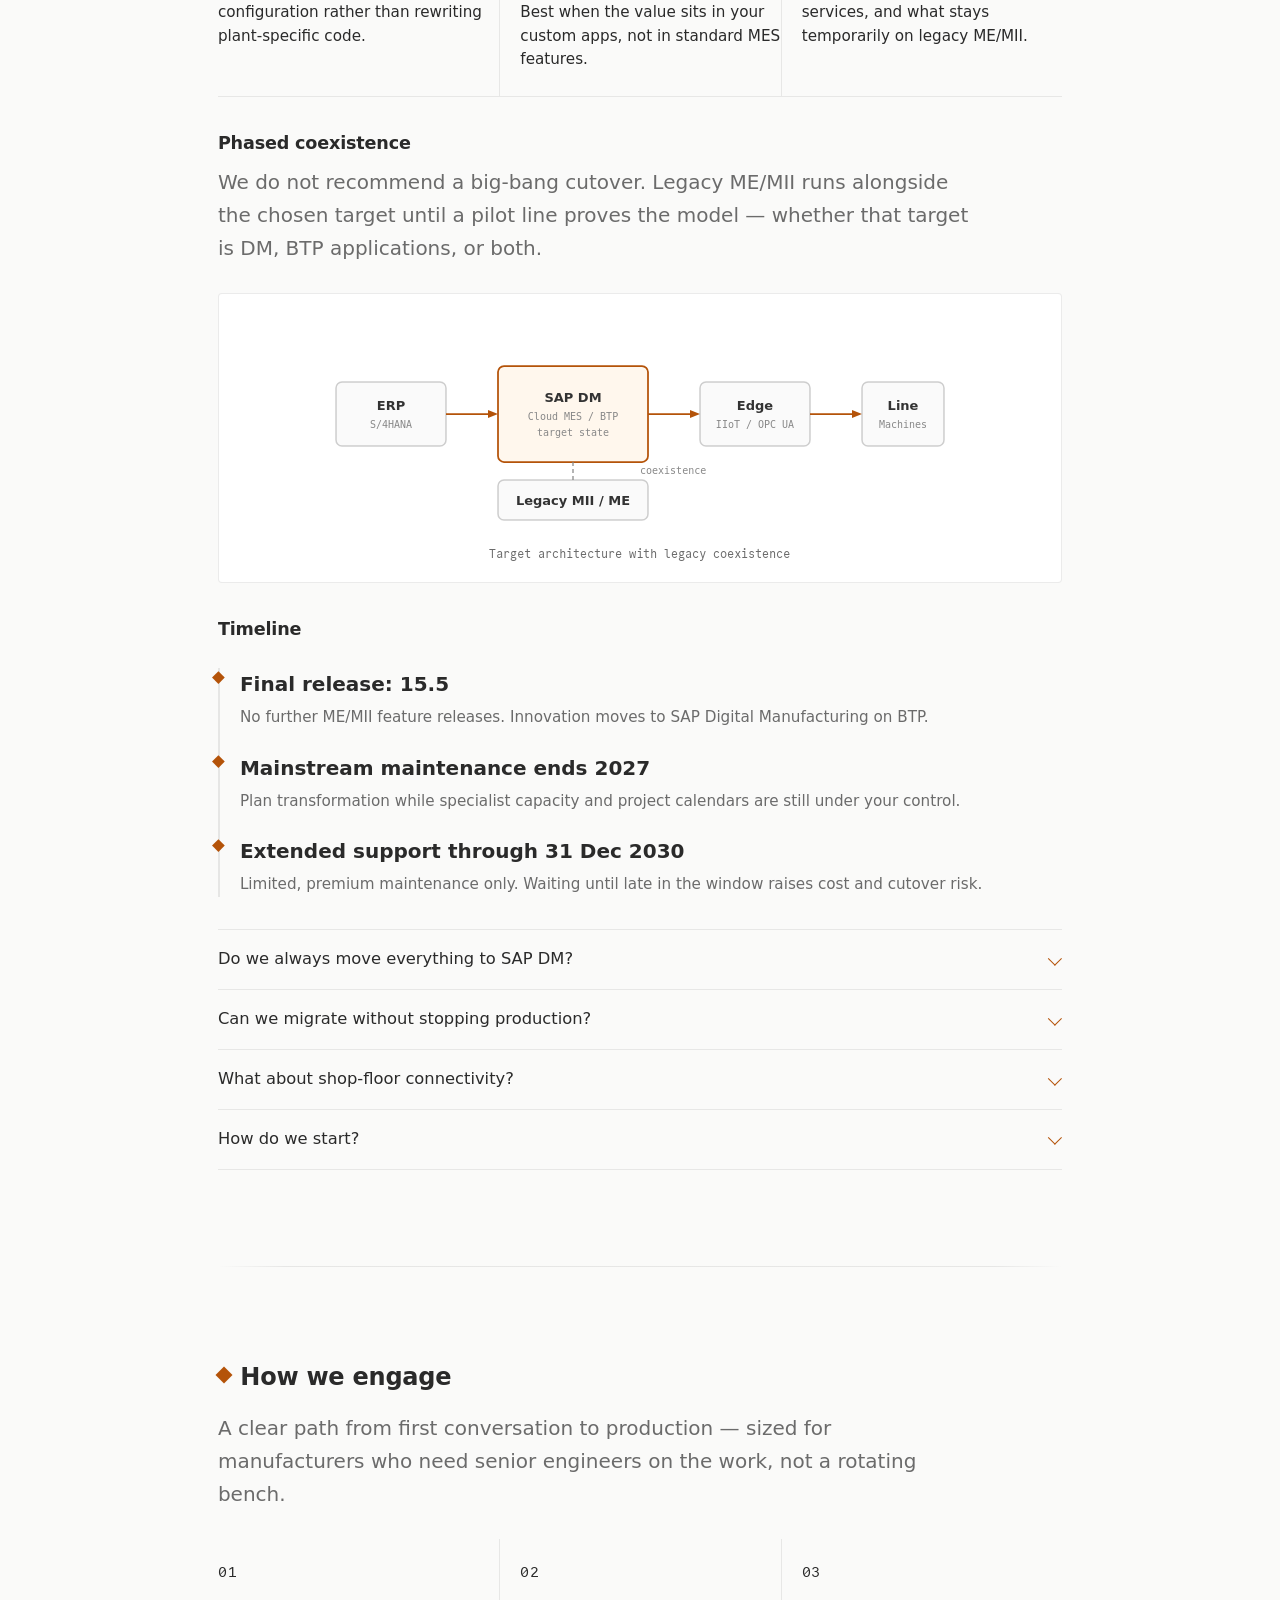
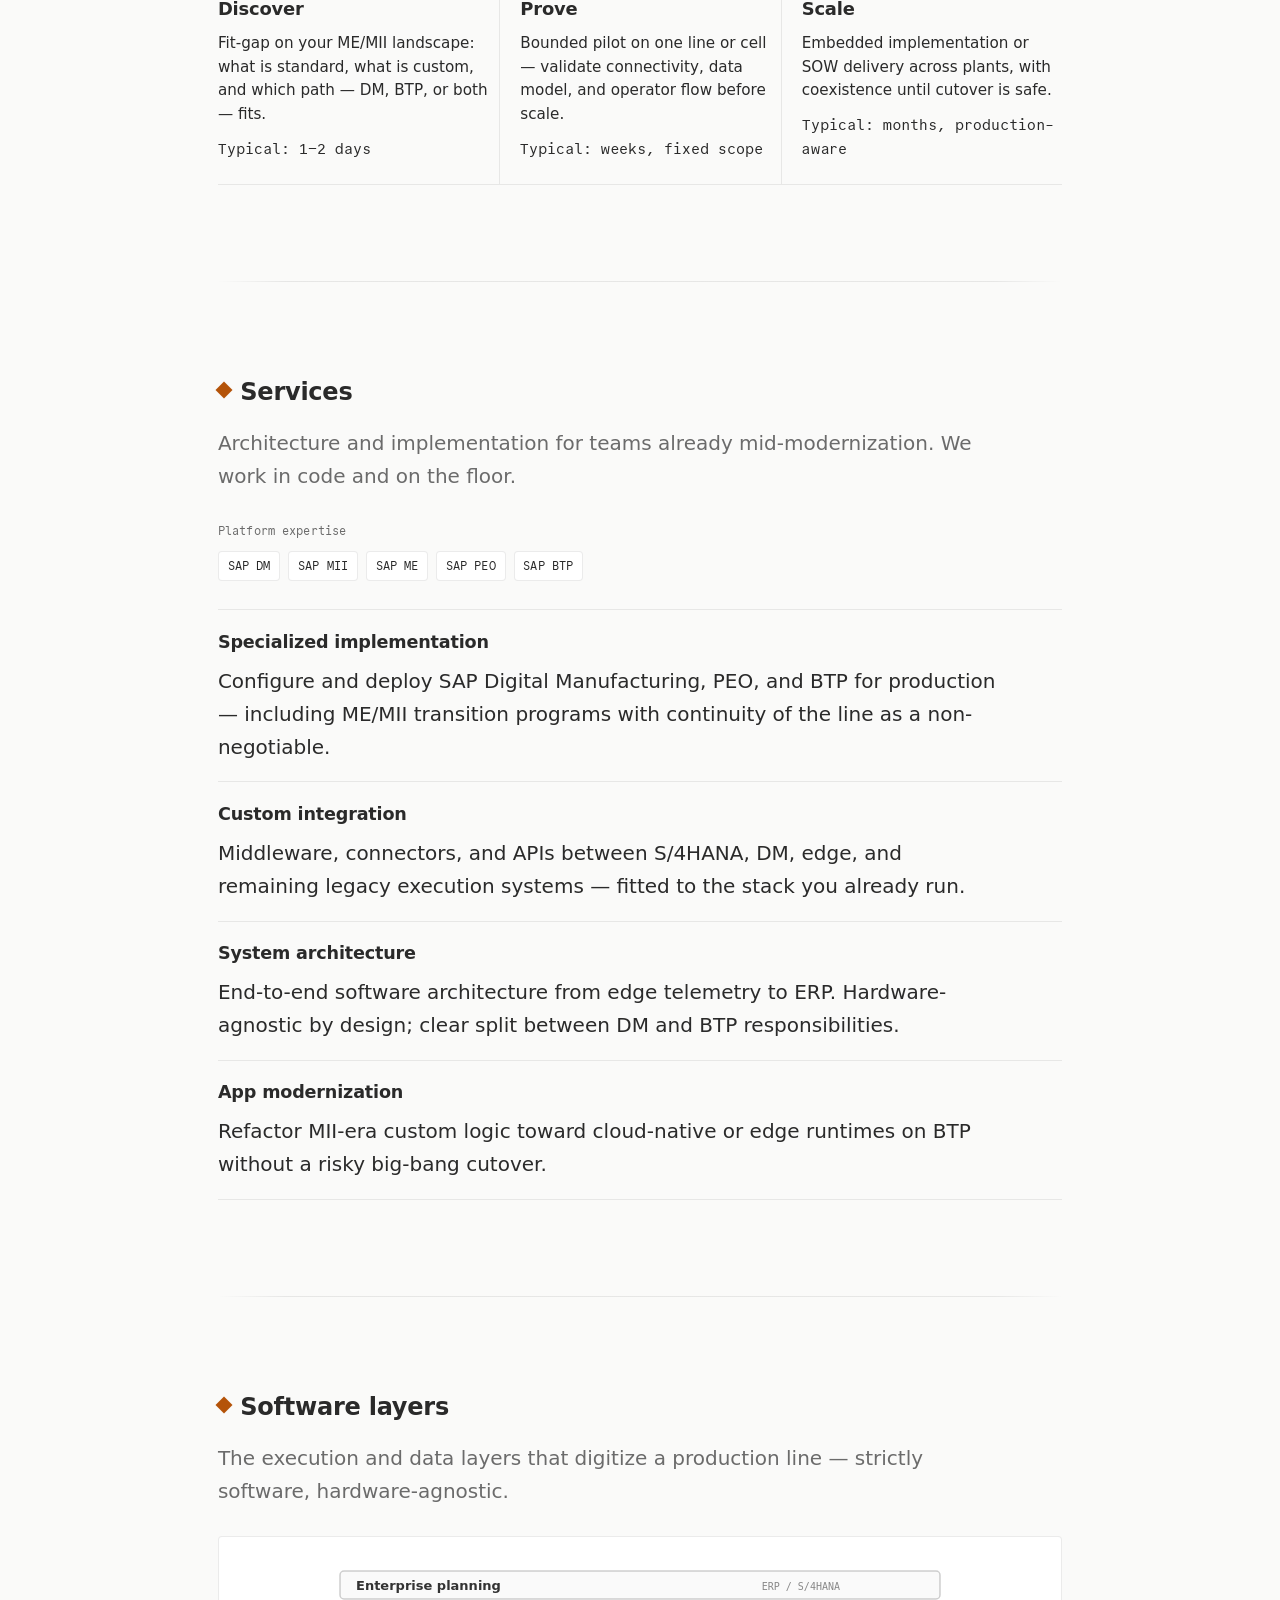
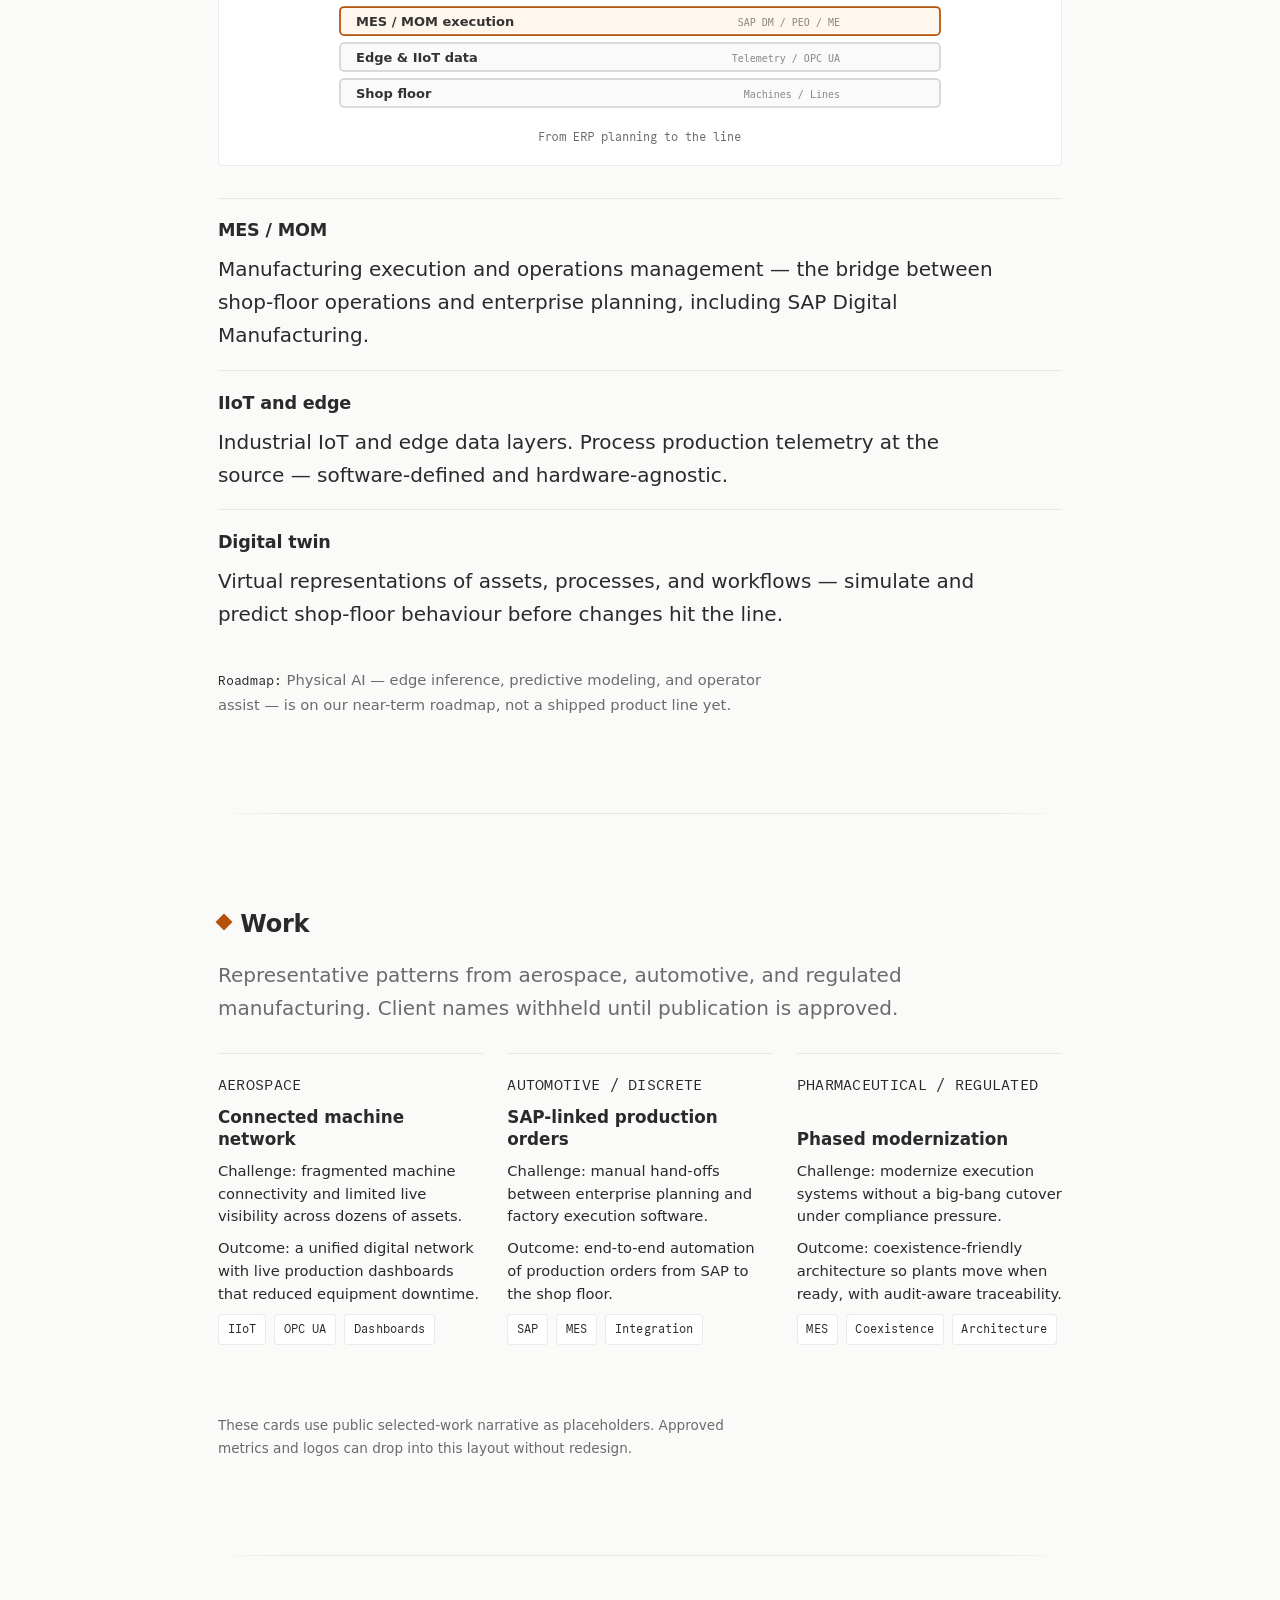
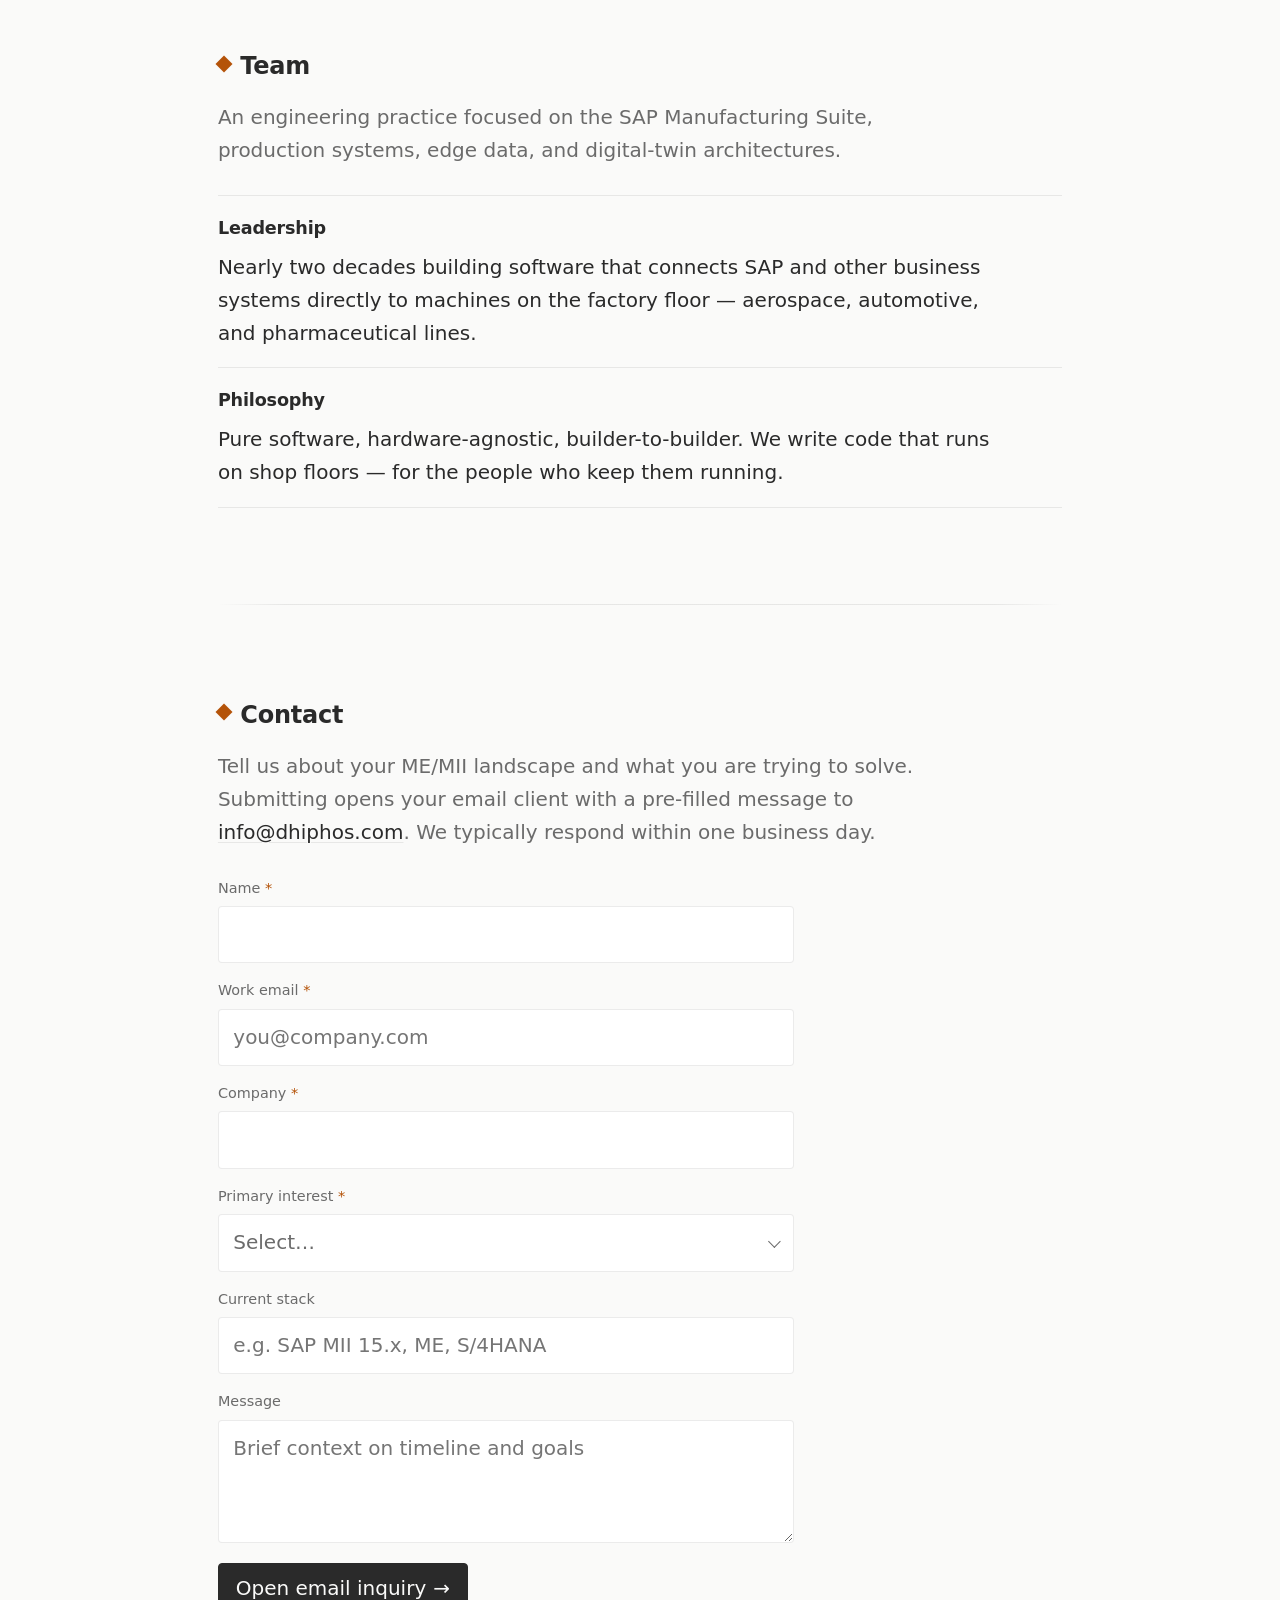
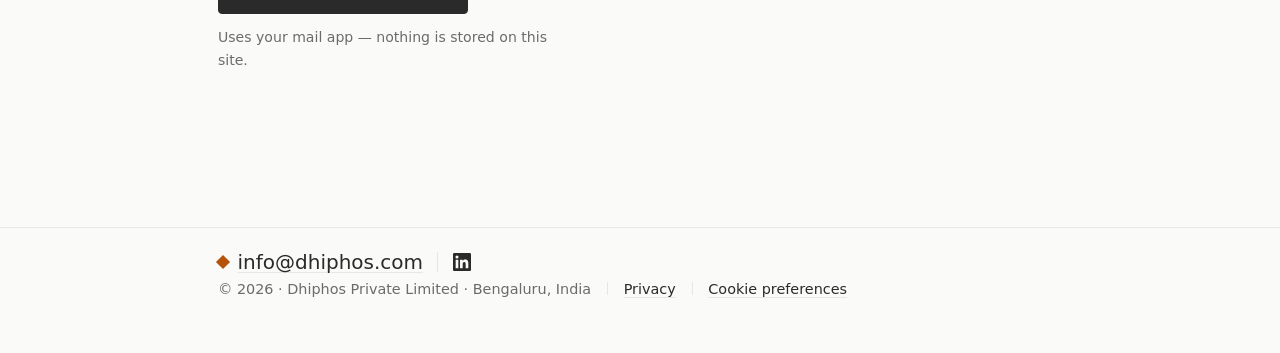
==== commit d94b3e97: "fonts: switch body/UI to Manrope + Commit Mono Replace Geist/Geist Mono (Vercel-associated) with Man" ====
--- a/index.html
+++ b/index.html
@@ -92,8 +92,8 @@
   }
   </script>
 
-  <link rel="preload" href="assets/fonts/geist-sans.woff2" as="font" type="font/woff2" crossorigin />
-  <link rel="preload" href="assets/fonts/geist-mono.woff2" as="font" type="font/woff2" crossorigin />
+  <link rel="preload" href="assets/fonts/manrope-latin.woff2" as="font" type="font/woff2" crossorigin />
+  <link rel="preload" href="assets/fonts/commit-mono.woff2" as="font" type="font/woff2" crossorigin />
   <link rel="stylesheet" href="assets/css/styles.css" />
   <link rel="stylesheet" href="assets/css/components.css" />
 </head>
--- a/assets/css/styles.css
+++ b/assets/css/styles.css
@@ -1,33 +1,38 @@
 /* Dhiphos — minimalist, modern industrial styling.
-   Palette: #333333 / #888888 / #ffffff / #B45309  (warm amber / forge)
-   Fonts:   Geist          (display + body — neutral frontier-tech sans)
-            Geist Mono     (identifiers — entry titles, chips, eyebrows)
+   Palette: #2a2a2a / muted / #fafaf9 / #B45309  (warm amber / forge)
+   Fonts:   Manrope        (display + body — neutral technical sans, independent)
+            Commit Mono    (identifiers — chips, eyebrows, nav — anonymous mono)
             Space Grotesk  (brand wordmark only — `.topnav-wordmark`)
-   All fonts are self-hosted from `assets/fonts/` to keep the site
-   third-party-free at runtime. Geist + Geist Mono are shipped as
-   single full-Latin variable-font WOFF2 files (covering every weight
-   we use). Space Grotesk is kept latin-only and used in exactly one
-   place — the topnav wordmark — so the brand name has a typographic
-   signature distinct from the rest of the page. */
+   All fonts are self-hosted from `assets/fonts/` (OFL). Manrope ships as a
+   latin variable WOFF2. Commit Mono ships as static weights. Space Grotesk
+   remains latin-only for the wordmark. */
 
 /* ---------- @font-face ---------- */
 
 @font-face {
-  font-family: 'Geist';
+  font-family: 'Manrope';
   font-style: normal;
-  font-weight: 100 900;
+  font-weight: 200 800;
   font-display: swap;
-  src: url('../fonts/geist-sans.woff2') format('woff2-variations'),
-       url('../fonts/geist-sans.woff2') format('woff2');
+  src: url('../fonts/manrope-latin.woff2') format('woff2-variations'),
+       url('../fonts/manrope-latin.woff2') format('woff2');
+  unicode-range: U+0000-00FF, U+0131, U+0152-0153, U+02BB-02BC, U+02C6, U+02DA, U+02DC, U+0304, U+0308, U+0329, U+2000-206F, U+20AC, U+2122, U+2191, U+2193, U+2212, U+2215, U+FEFF, U+FFFD;
 }
 
 @font-face {
-  font-family: 'Geist Mono';
+  font-family: 'Commit Mono';
   font-style: normal;
-  font-weight: 100 900;
+  font-weight: 400;
   font-display: swap;
-  src: url('../fonts/geist-mono.woff2') format('woff2-variations'),
-       url('../fonts/geist-mono.woff2') format('woff2');
+  src: url('../fonts/commit-mono.woff2') format('woff2');
+}
+
+@font-face {
+  font-family: 'Commit Mono';
+  font-style: normal;
+  font-weight: 700;
+  font-display: swap;
+  src: url('../fonts/commit-mono-700.woff2') format('woff2');
 }
 
 /* Space Grotesk — brand wordmark only. Kept on the latin subset
@@ -56,10 +61,10 @@
   --border:    #2a2a2a18;
   --field-bg:  #ffffff;
 
-  --font-display: "Geist", ui-sans-serif, system-ui, -apple-system,
+  --font-display: "Manrope", ui-sans-serif, system-ui, -apple-system,
                   BlinkMacSystemFont, "Segoe UI", Roboto, "Helvetica Neue",
                   Arial, sans-serif;
-  --font-mono:    "Geist Mono", ui-monospace, SFMono-Regular, "SF Mono",
+  --font-mono:    "Commit Mono", ui-monospace, SFMono-Regular, "SF Mono",
                   Menlo, Consolas, "Liberation Mono", "DejaVu Sans Mono",
                   monospace;
   --font-brand:   "Space Grotesk", ui-sans-serif, system-ui, -apple-system,
@@ -128,12 +133,8 @@
 body {
   font-family: var(--font-display);
   font-size: 18px;
-  font-weight: 350;            /* Geist 400 reads heavier than other sans at 400;
-                                  350 leans on Geist's variable axis to land on
-                                  a body weight that reads as quiet as a typical
-                                  non-Geist regular. */
+  font-weight: 400;
   line-height: 1.65;
-  font-feature-settings: "ss01", "ss02";
   -webkit-font-smoothing: antialiased;
   text-rendering: optimizeLegibility;
 }
@@ -376,7 +377,7 @@
   align-items: center;
   font-family: var(--font-mono);
   font-size: 0.78rem;
-  font-weight: 500;
+  font-weight: 400;
   letter-spacing: 0.01em;
   color: var(--fg);
   background: var(--surface);
@@ -481,7 +482,7 @@
 
 .block { margin: clamp(2rem, 5vw, 3rem) 0; }
 
-/* Section separators — more air + faded rule + brand diamond */
+/* Section separators — more air + faded rule (no ornaments) */
 .block + .block {
   border-top: 0;
   margin-top: clamp(3.25rem, 9vw, 6rem);
@@ -498,25 +499,14 @@
   height: 1px;
   background: linear-gradient(
     90deg,
-    color-mix(in srgb, var(--accent) 55%, transparent) 0,
-    var(--border) 2.5rem,
-    var(--border) calc(100% - 2.5rem),
+    transparent 0,
+    var(--border) 8%,
+    var(--border) 92%,
     transparent 100%
   );
 }
 
-.block + .block::after {
-  content: "";
-  position: absolute;
-  top: 0;
-  left: 0;
-  width: var(--mark-size);
-  height: var(--mark-size);
-  background: var(--accent);
-  transform: translateY(-50%) rotate(45deg);
-}
-
-@supports not (background: linear-gradient(90deg, color-mix(in srgb, red, blue), red)) {
+@supports not (background: linear-gradient(90deg, transparent, red)) {
   .block + .block::before {
     background: var(--rule);
   }
@@ -525,10 +515,8 @@
 .section {
   font-family: var(--font-display);
   font-size: 1.5rem;
-  font-weight: 500;          /* Geist 600 reads loud at H2 size; 500 keeps the
-                                heading calm while size (1.5rem) carries the
-                                hierarchy. */
-  letter-spacing: 0.005em;
+  font-weight: 600;
+  letter-spacing: -0.01em;
   line-height: 1.25;
   margin: 0 0 1.25rem;
   color: var(--fg);
@@ -567,7 +555,7 @@
 
 .entry p {
   font-family: var(--font-display);
-  font-weight: 350;
+  font-weight: 400;
   margin: 0;
   color: var(--fg);
   max-width: 62ch;
--- a/assets/css/components.css
+++ b/assets/css/components.css
@@ -436,23 +436,20 @@
   opacity: 0;
   transform: translateY(-6px);
   pointer-events: none;
-  transition: opacity 180ms ease, transform 180ms ease;
+  visibility: hidden;
+  transition: opacity 180ms ease, transform 180ms ease, visibility 180ms ease;
 }
 
 .select-list[hidden] {
-  display: block; /* keep for transition; hide via opacity when closed */
-  visibility: hidden;
+  display: none;
 }
 
 .select.is-open .select-list {
+  display: block;
   opacity: 1;
   transform: translateY(0);
   pointer-events: auto;
   visibility: visible;
-}
-
-.select-list[hidden]:not(.is-visible) {
-  /* closed state handled by .select.is-open */
 }
 
 @media (prefers-reduced-motion: reduce) {
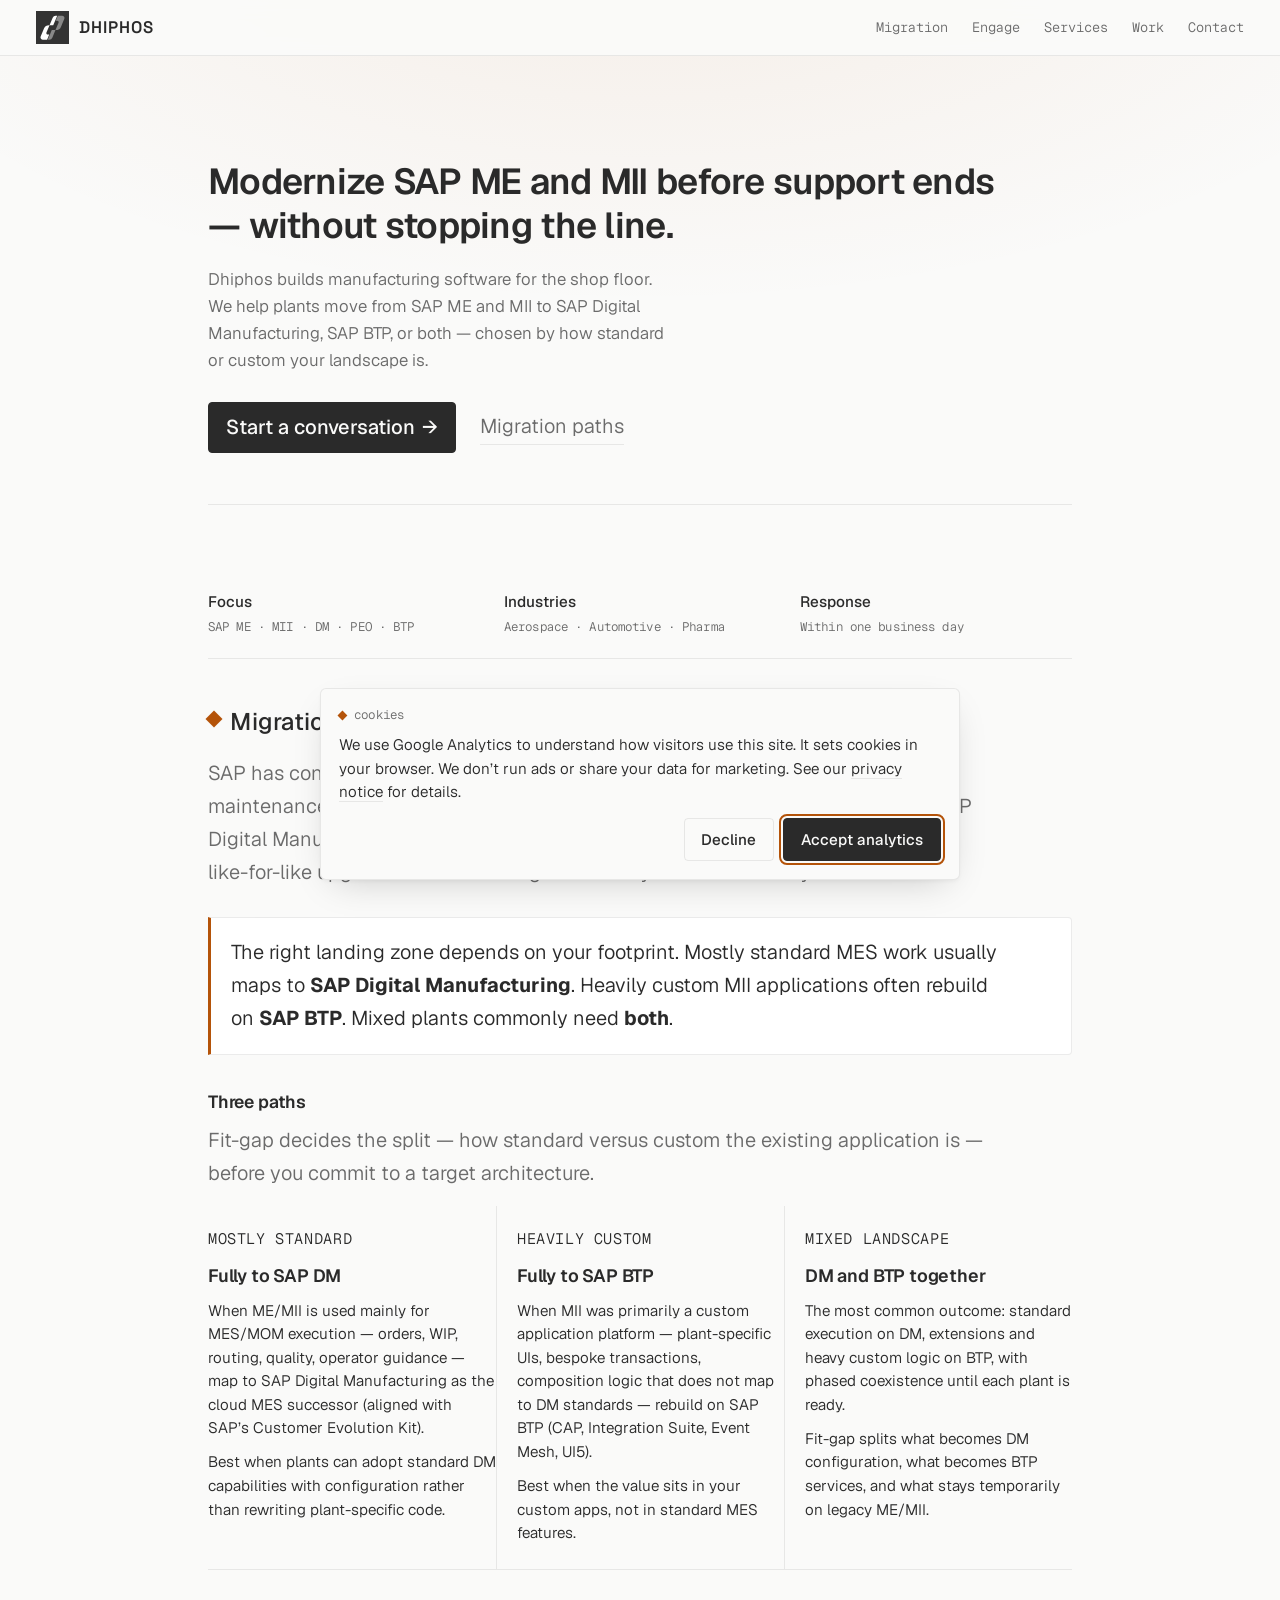
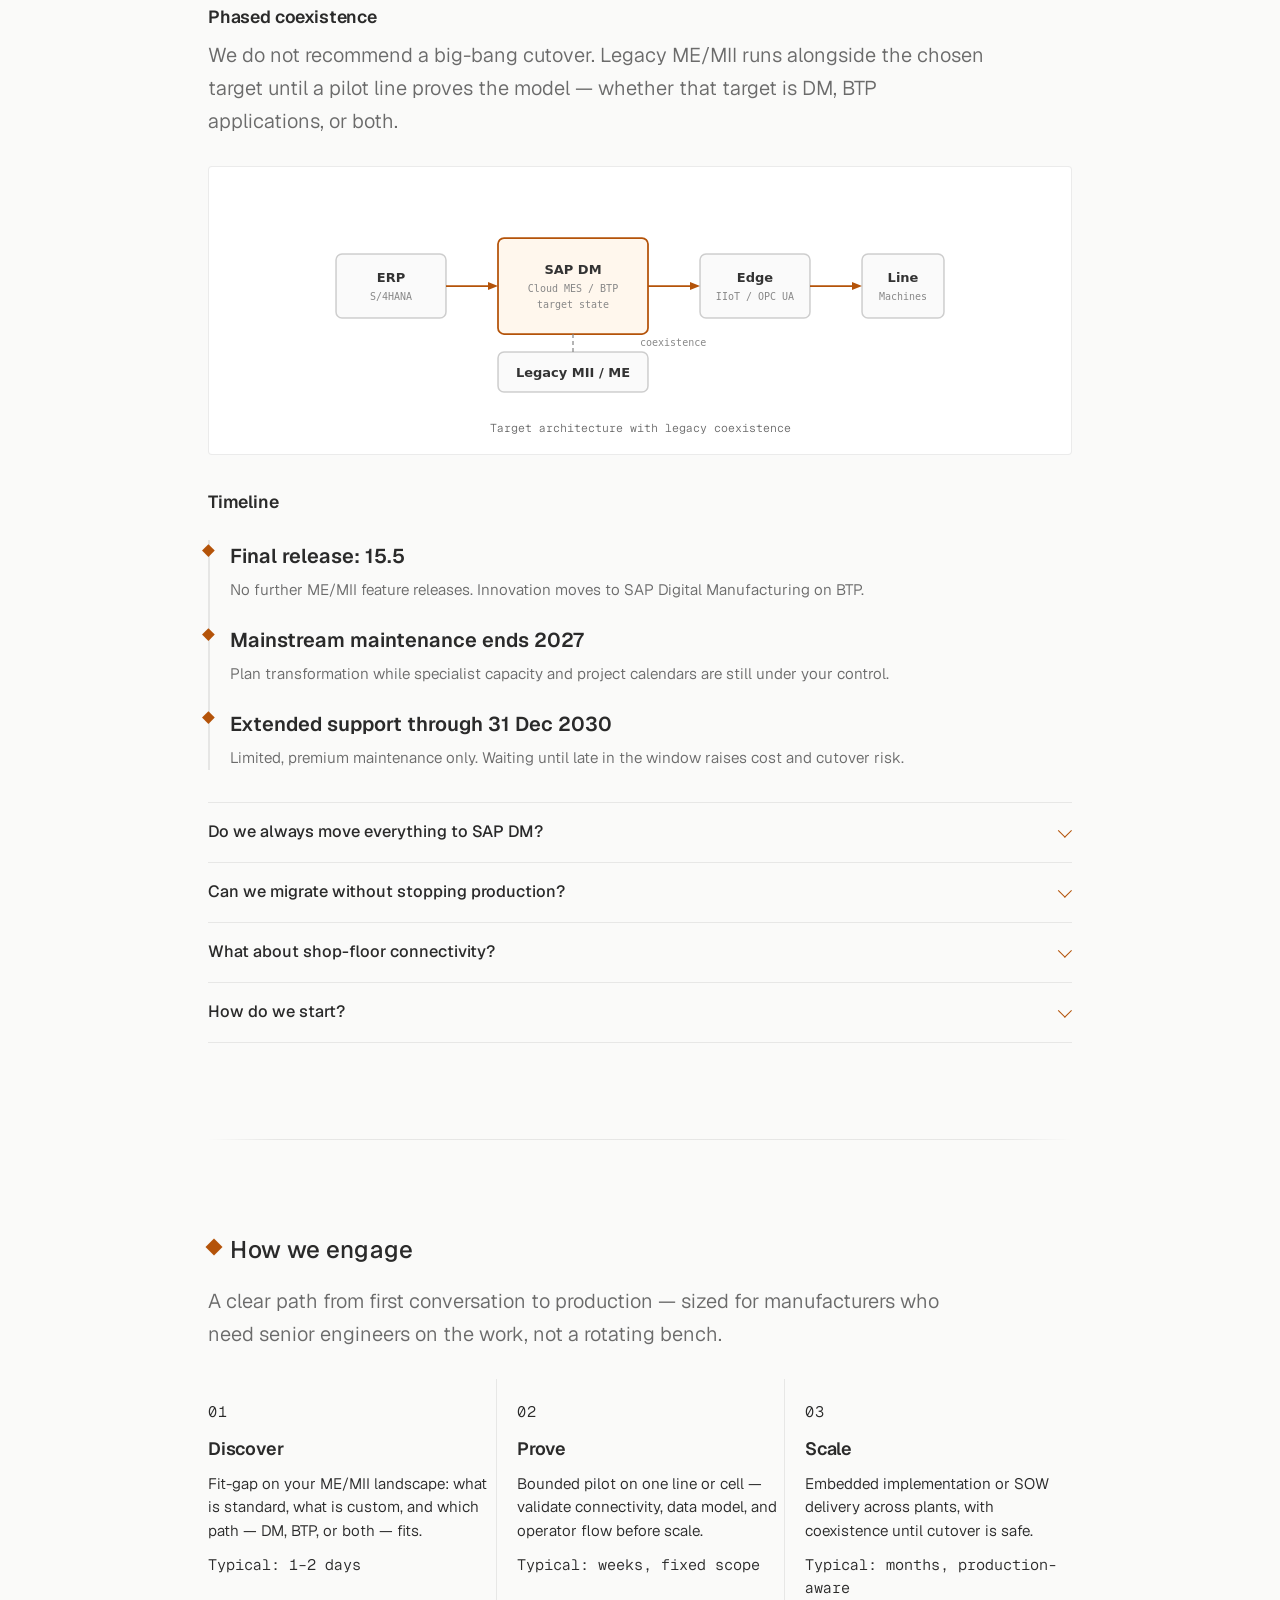
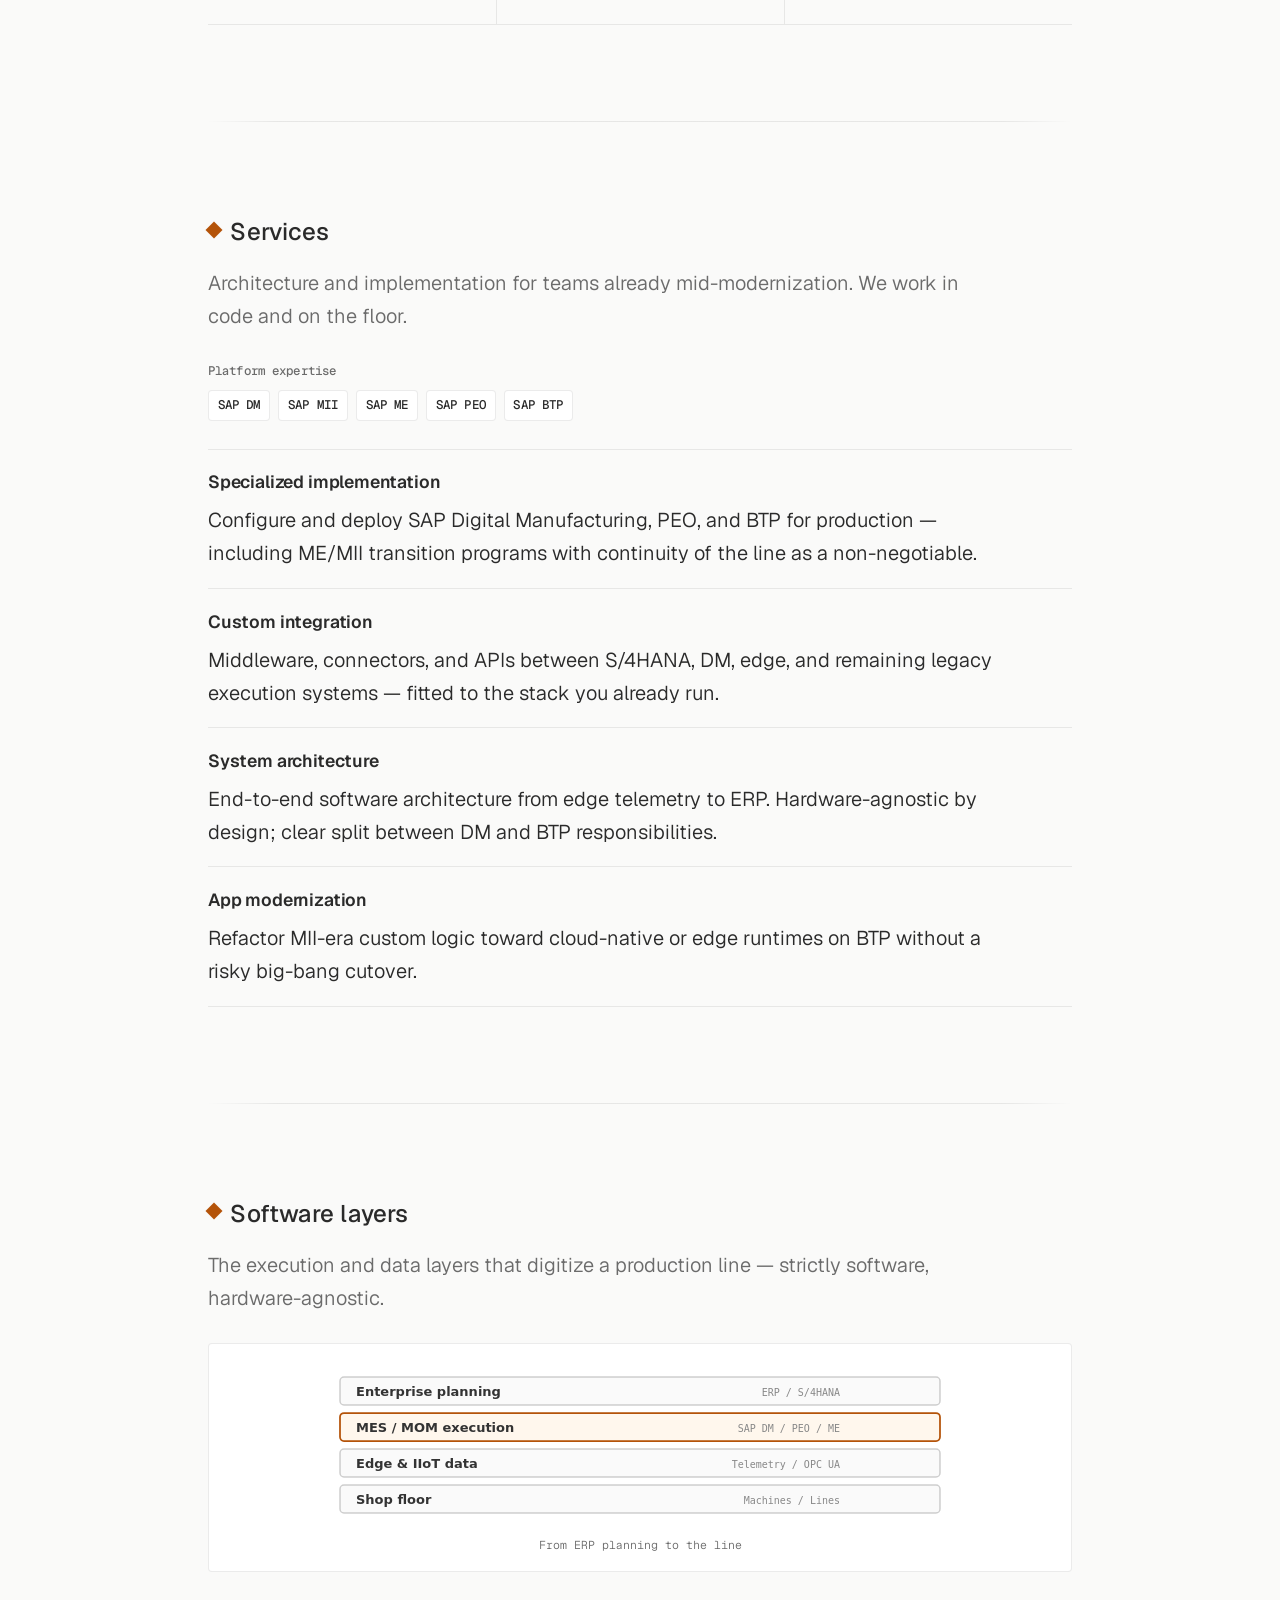
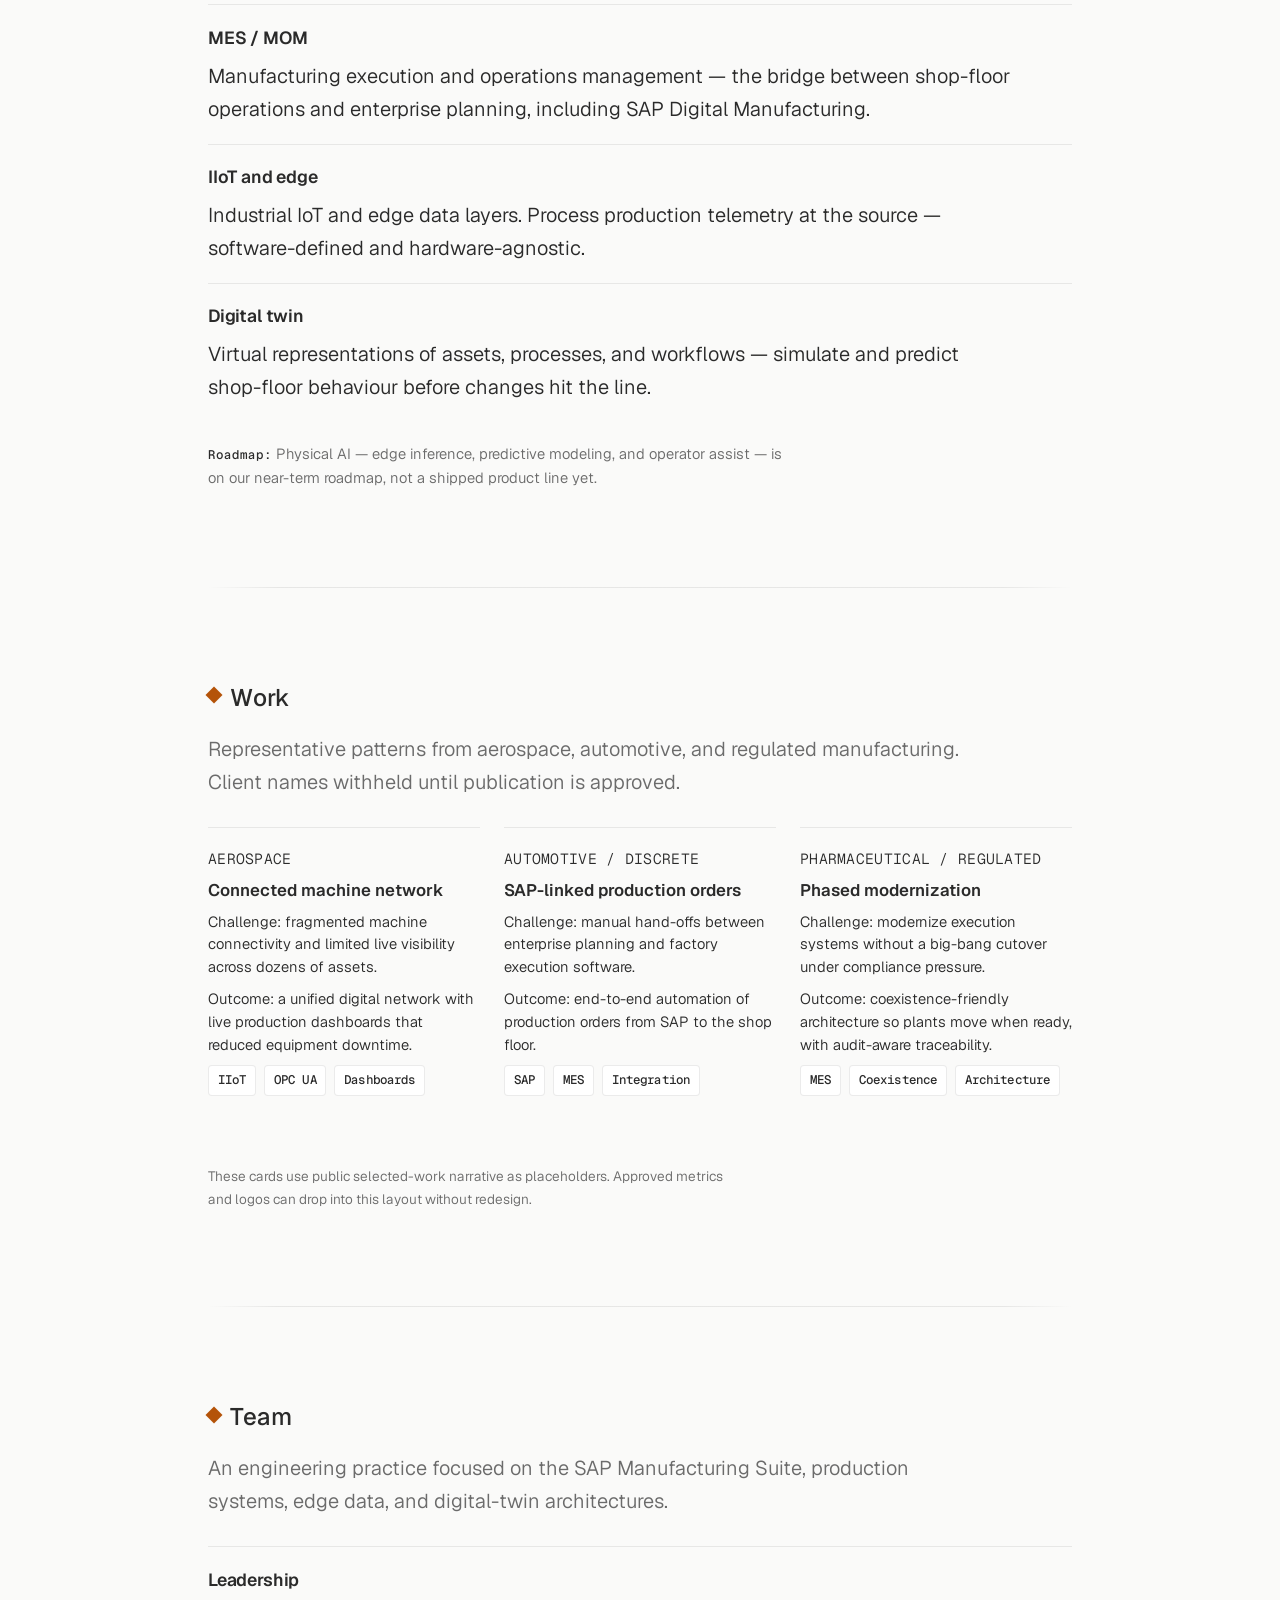
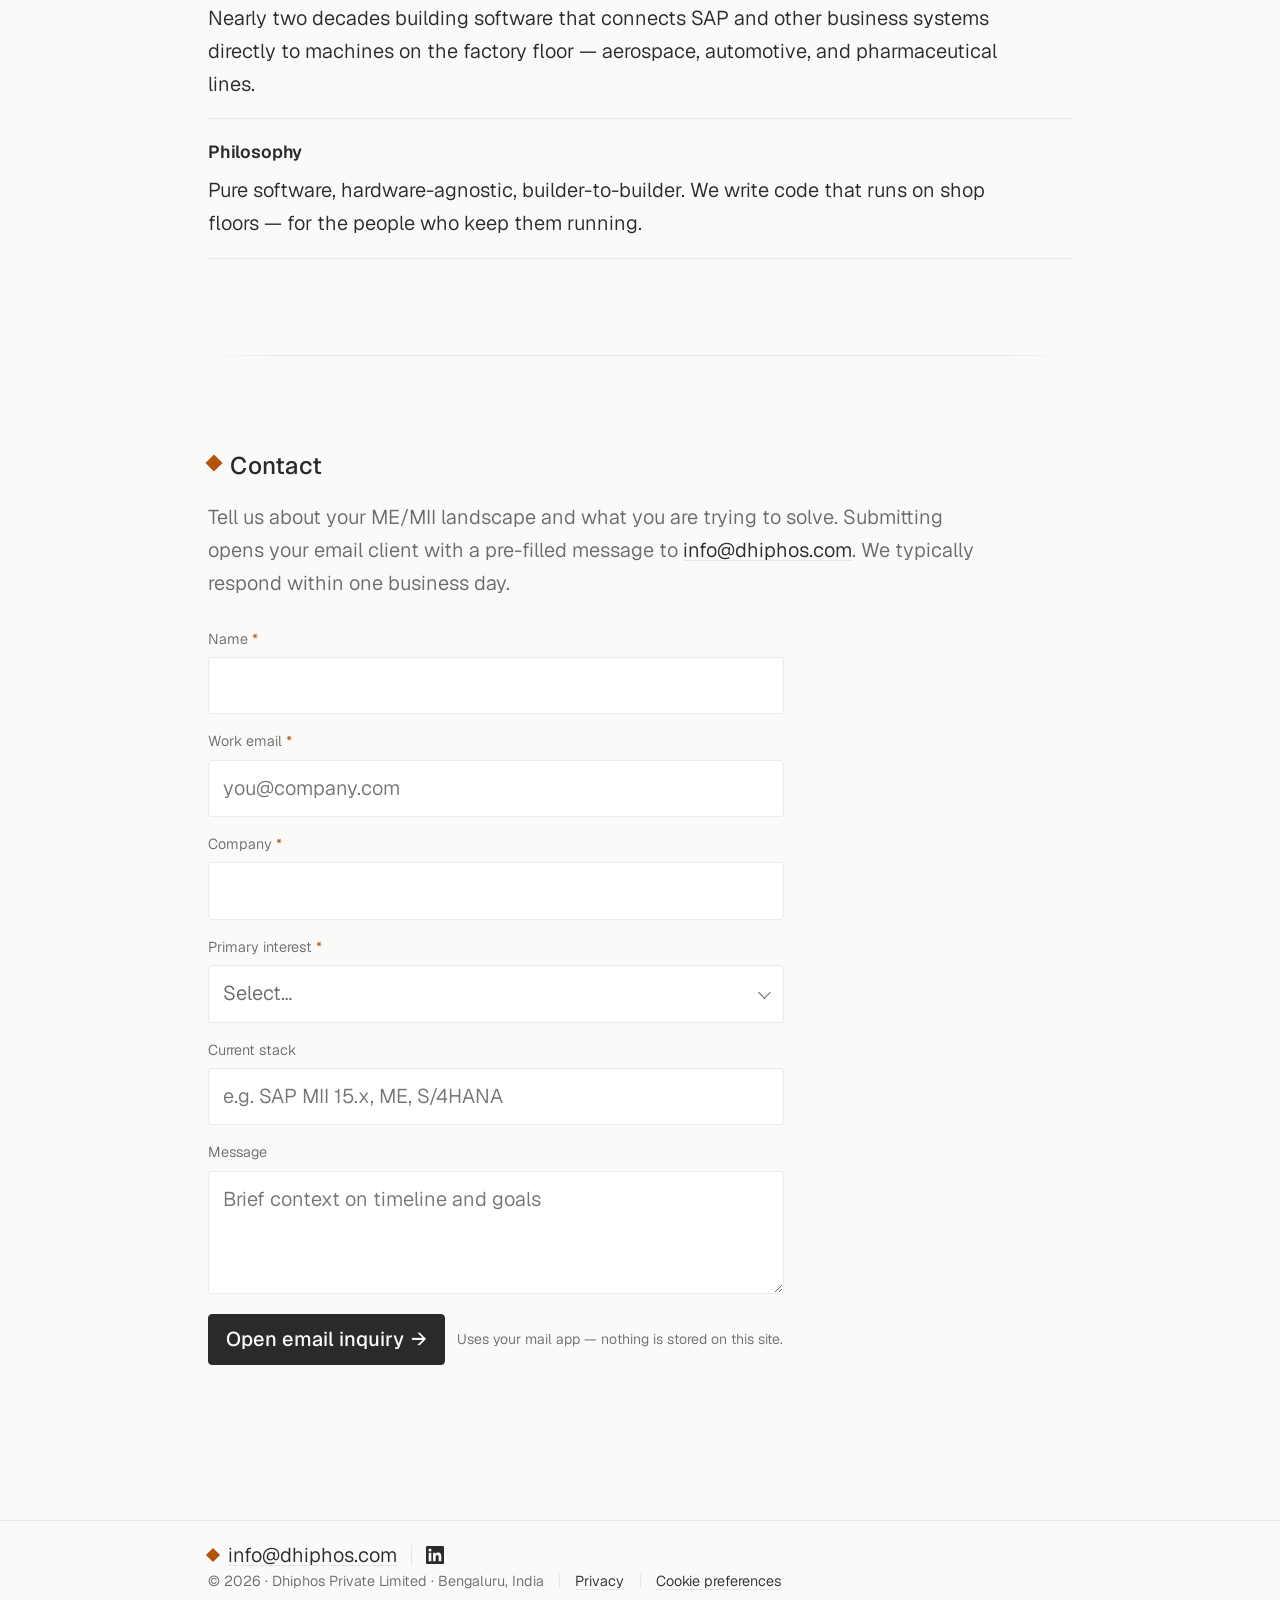
==== commit d4e229d5: "revert: restore Geist + Geist Mono typography Undo Manrope/Commit Mono switch; keep Space Grotesk wo" ====
--- a/index.html
+++ b/index.html
@@ -92,8 +92,8 @@
   }
   </script>
 
-  <link rel="preload" href="assets/fonts/manrope-latin.woff2" as="font" type="font/woff2" crossorigin />
-  <link rel="preload" href="assets/fonts/commit-mono.woff2" as="font" type="font/woff2" crossorigin />
+  <link rel="preload" href="assets/fonts/geist-sans.woff2" as="font" type="font/woff2" crossorigin />
+  <link rel="preload" href="assets/fonts/geist-mono.woff2" as="font" type="font/woff2" crossorigin />
   <link rel="stylesheet" href="assets/css/styles.css" />
   <link rel="stylesheet" href="assets/css/components.css" />
 </head>
--- a/assets/css/styles.css
+++ b/assets/css/styles.css
@@ -1,38 +1,33 @@
 /* Dhiphos — minimalist, modern industrial styling.
-   Palette: #2a2a2a / muted / #fafaf9 / #B45309  (warm amber / forge)
-   Fonts:   Manrope        (display + body — neutral technical sans, independent)
-            Commit Mono    (identifiers — chips, eyebrows, nav — anonymous mono)
+   Palette: #333333 / #888888 / #ffffff / #B45309  (warm amber / forge)
+   Fonts:   Geist          (display + body — neutral frontier-tech sans)
+            Geist Mono     (identifiers — entry titles, chips, eyebrows)
             Space Grotesk  (brand wordmark only — `.topnav-wordmark`)
-   All fonts are self-hosted from `assets/fonts/` (OFL). Manrope ships as a
-   latin variable WOFF2. Commit Mono ships as static weights. Space Grotesk
-   remains latin-only for the wordmark. */
+   All fonts are self-hosted from `assets/fonts/` to keep the site
+   third-party-free at runtime. Geist + Geist Mono are shipped as
+   single full-Latin variable-font WOFF2 files (covering every weight
+   we use). Space Grotesk is kept latin-only and used in exactly one
+   place — the topnav wordmark — so the brand name has a typographic
+   signature distinct from the rest of the page. */
 
 /* ---------- @font-face ---------- */
 
 @font-face {
-  font-family: 'Manrope';
+  font-family: 'Geist';
   font-style: normal;
-  font-weight: 200 800;
+  font-weight: 100 900;
   font-display: swap;
-  src: url('../fonts/manrope-latin.woff2') format('woff2-variations'),
-       url('../fonts/manrope-latin.woff2') format('woff2');
-  unicode-range: U+0000-00FF, U+0131, U+0152-0153, U+02BB-02BC, U+02C6, U+02DA, U+02DC, U+0304, U+0308, U+0329, U+2000-206F, U+20AC, U+2122, U+2191, U+2193, U+2212, U+2215, U+FEFF, U+FFFD;
+  src: url('../fonts/geist-sans.woff2') format('woff2-variations'),
+       url('../fonts/geist-sans.woff2') format('woff2');
 }
 
 @font-face {
-  font-family: 'Commit Mono';
+  font-family: 'Geist Mono';
   font-style: normal;
-  font-weight: 400;
+  font-weight: 100 900;
   font-display: swap;
-  src: url('../fonts/commit-mono.woff2') format('woff2');
-}
-
-@font-face {
-  font-family: 'Commit Mono';
-  font-style: normal;
-  font-weight: 700;
-  font-display: swap;
-  src: url('../fonts/commit-mono-700.woff2') format('woff2');
+  src: url('../fonts/geist-mono.woff2') format('woff2-variations'),
+       url('../fonts/geist-mono.woff2') format('woff2');
 }
 
 /* Space Grotesk — brand wordmark only. Kept on the latin subset
@@ -61,10 +56,10 @@
   --border:    #2a2a2a18;
   --field-bg:  #ffffff;
 
-  --font-display: "Manrope", ui-sans-serif, system-ui, -apple-system,
+  --font-display: "Geist", ui-sans-serif, system-ui, -apple-system,
                   BlinkMacSystemFont, "Segoe UI", Roboto, "Helvetica Neue",
                   Arial, sans-serif;
-  --font-mono:    "Commit Mono", ui-monospace, SFMono-Regular, "SF Mono",
+  --font-mono:    "Geist Mono", ui-monospace, SFMono-Regular, "SF Mono",
                   Menlo, Consolas, "Liberation Mono", "DejaVu Sans Mono",
                   monospace;
   --font-brand:   "Space Grotesk", ui-sans-serif, system-ui, -apple-system,
@@ -133,8 +128,12 @@
 body {
   font-family: var(--font-display);
   font-size: 18px;
-  font-weight: 400;
+  font-weight: 350;            /* Geist 400 reads heavier than other sans at 400;
+                                  350 leans on Geist's variable axis to land on
+                                  a body weight that reads as quiet as a typical
+                                  non-Geist regular. */
   line-height: 1.65;
+  font-feature-settings: "ss01", "ss02";
   -webkit-font-smoothing: antialiased;
   text-rendering: optimizeLegibility;
 }
@@ -377,7 +376,7 @@
   align-items: center;
   font-family: var(--font-mono);
   font-size: 0.78rem;
-  font-weight: 400;
+  font-weight: 500;
   letter-spacing: 0.01em;
   color: var(--fg);
   background: var(--surface);
@@ -515,8 +514,10 @@
 .section {
   font-family: var(--font-display);
   font-size: 1.5rem;
-  font-weight: 600;
-  letter-spacing: -0.01em;
+  font-weight: 500;          /* Geist 600 reads loud at H2 size; 500 keeps the
+                                heading calm while size (1.5rem) carries the
+                                hierarchy. */
+  letter-spacing: 0.005em;
   line-height: 1.25;
   margin: 0 0 1.25rem;
   color: var(--fg);
@@ -555,7 +556,7 @@
 
 .entry p {
   font-family: var(--font-display);
-  font-weight: 400;
+  font-weight: 350;
   margin: 0;
   color: var(--fg);
   max-width: 62ch;
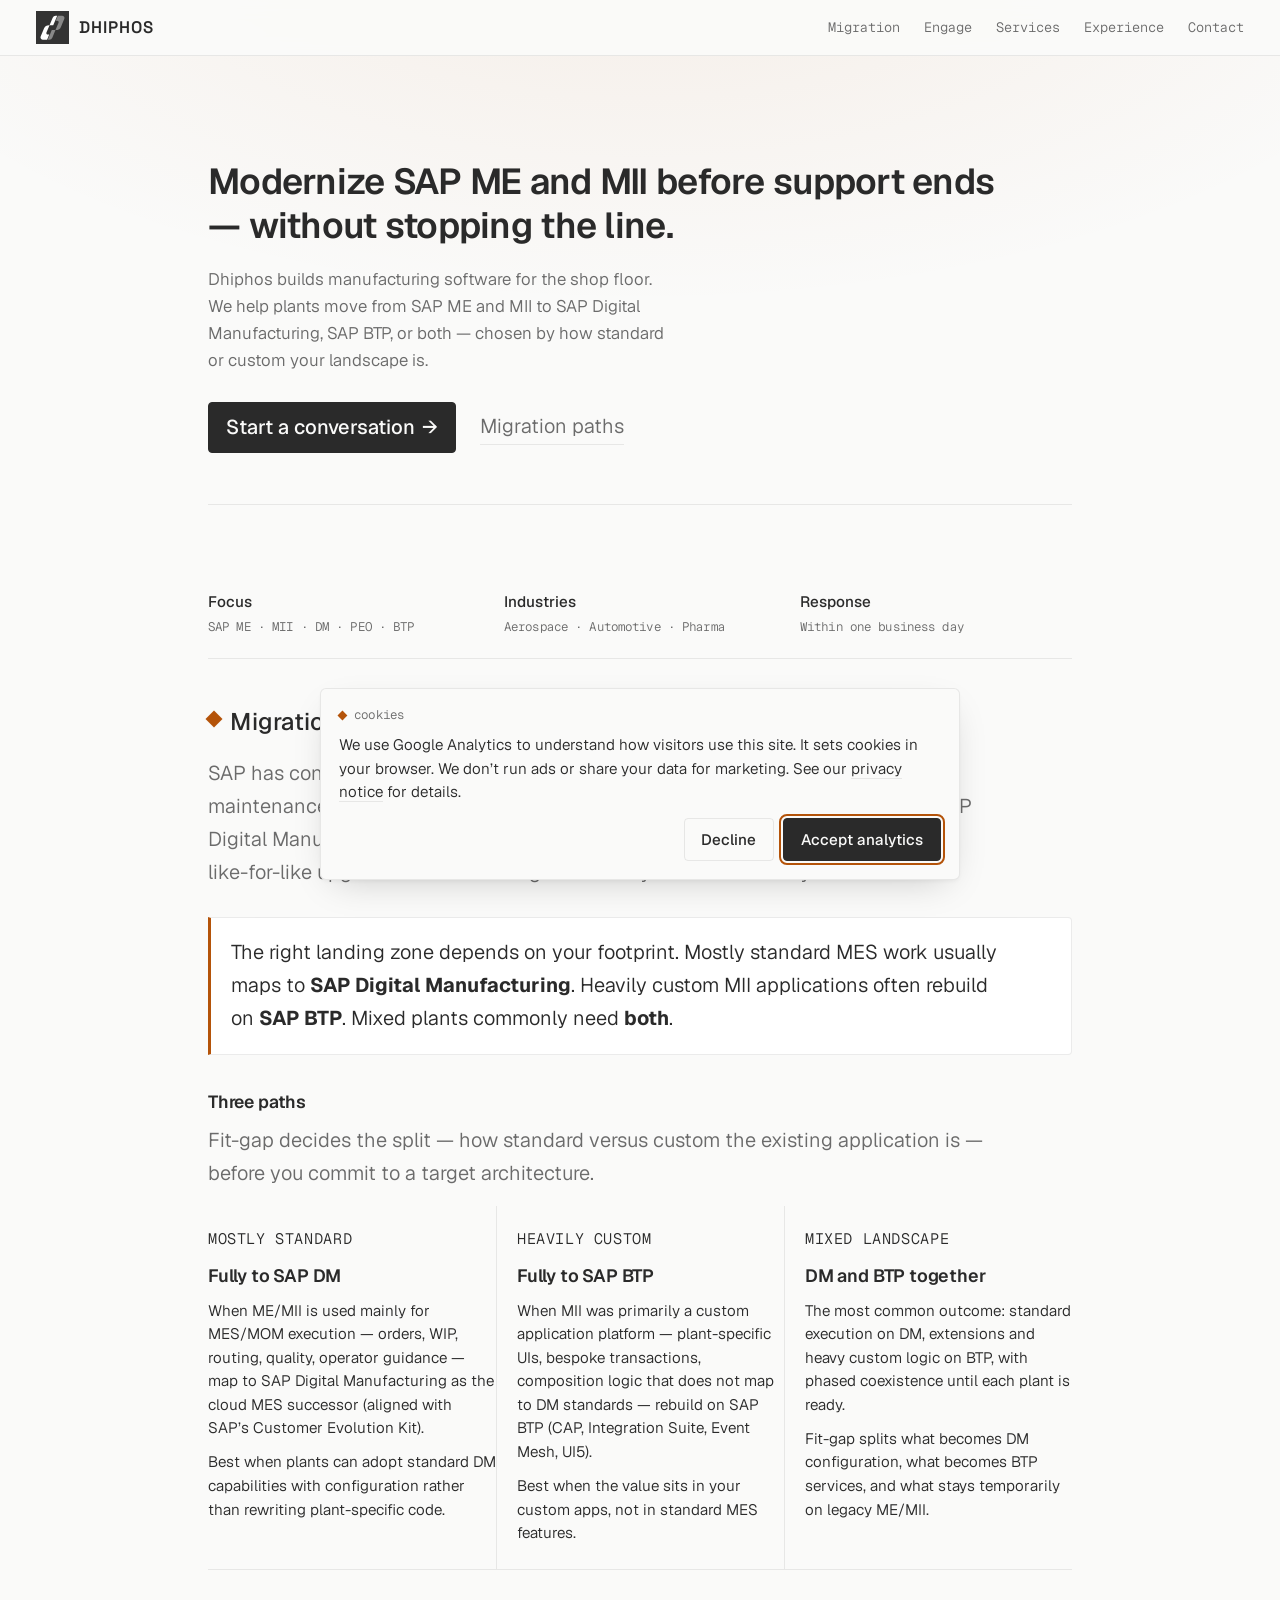
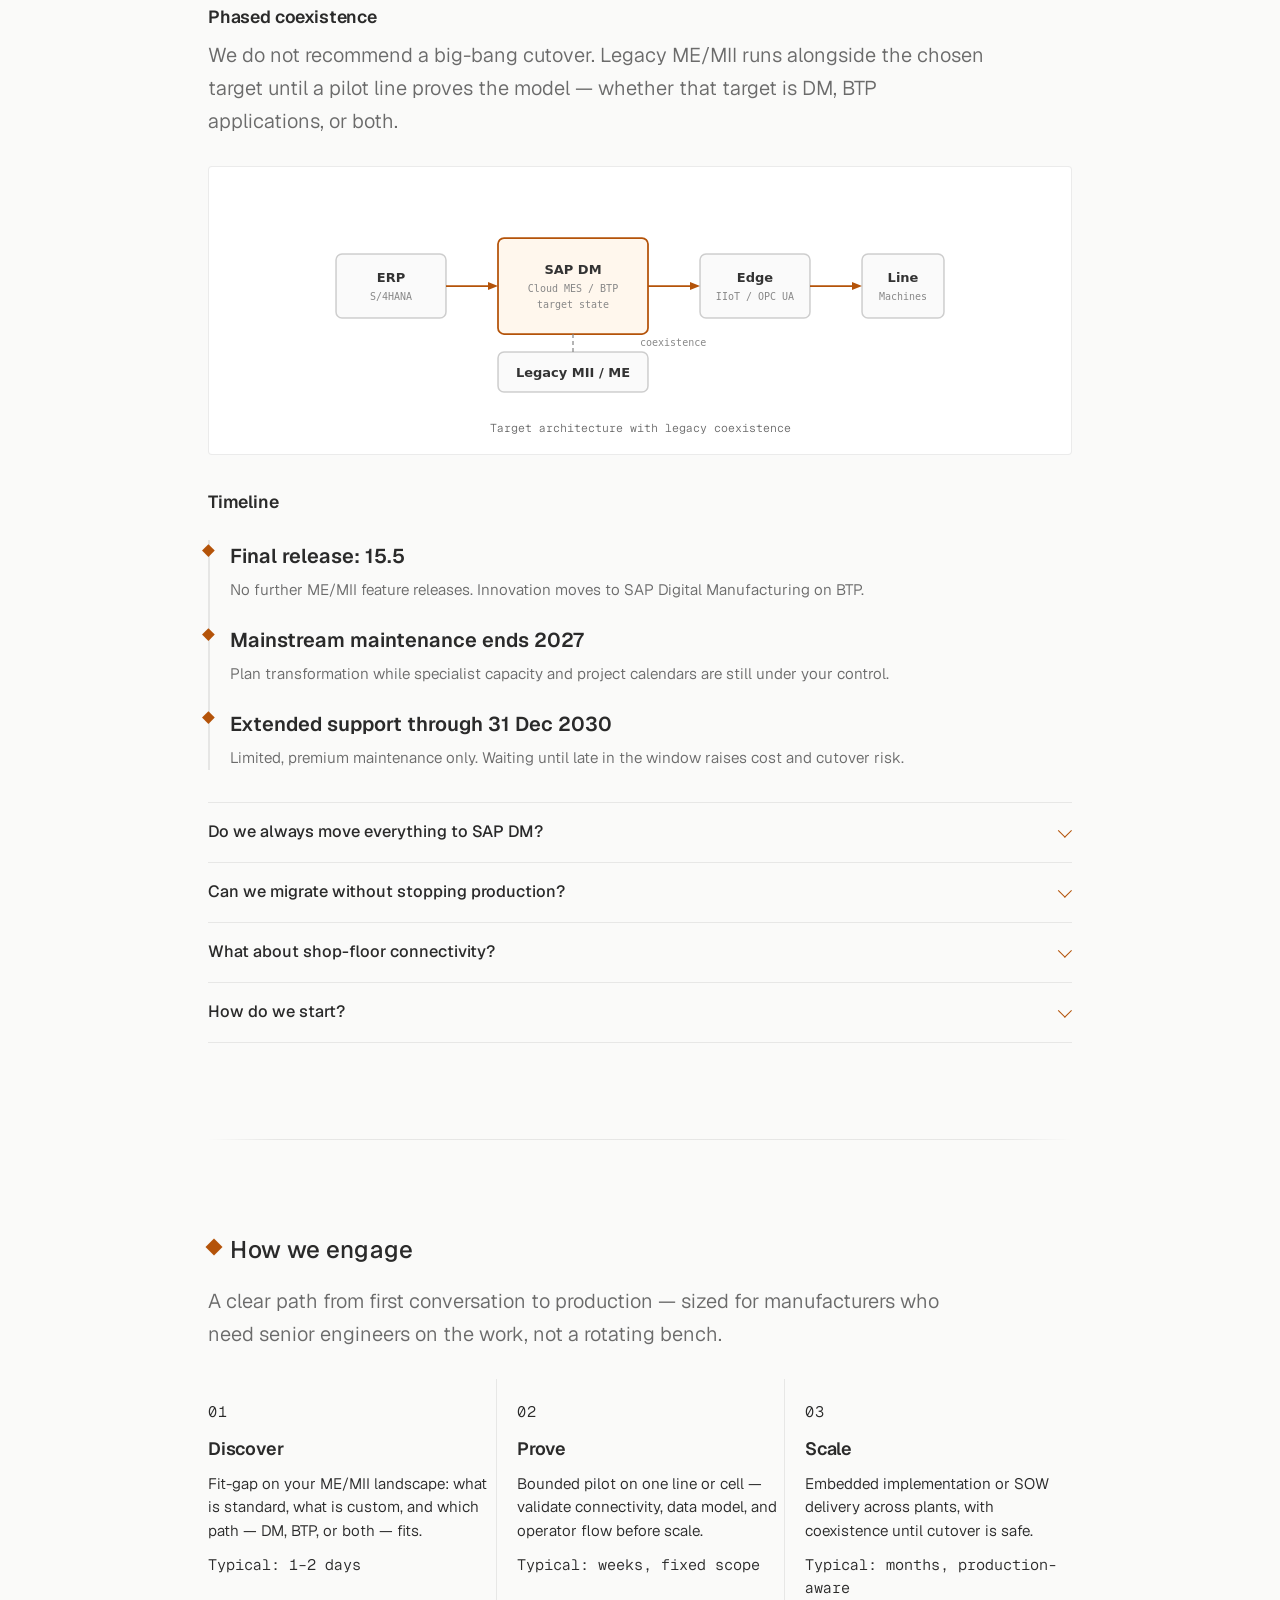
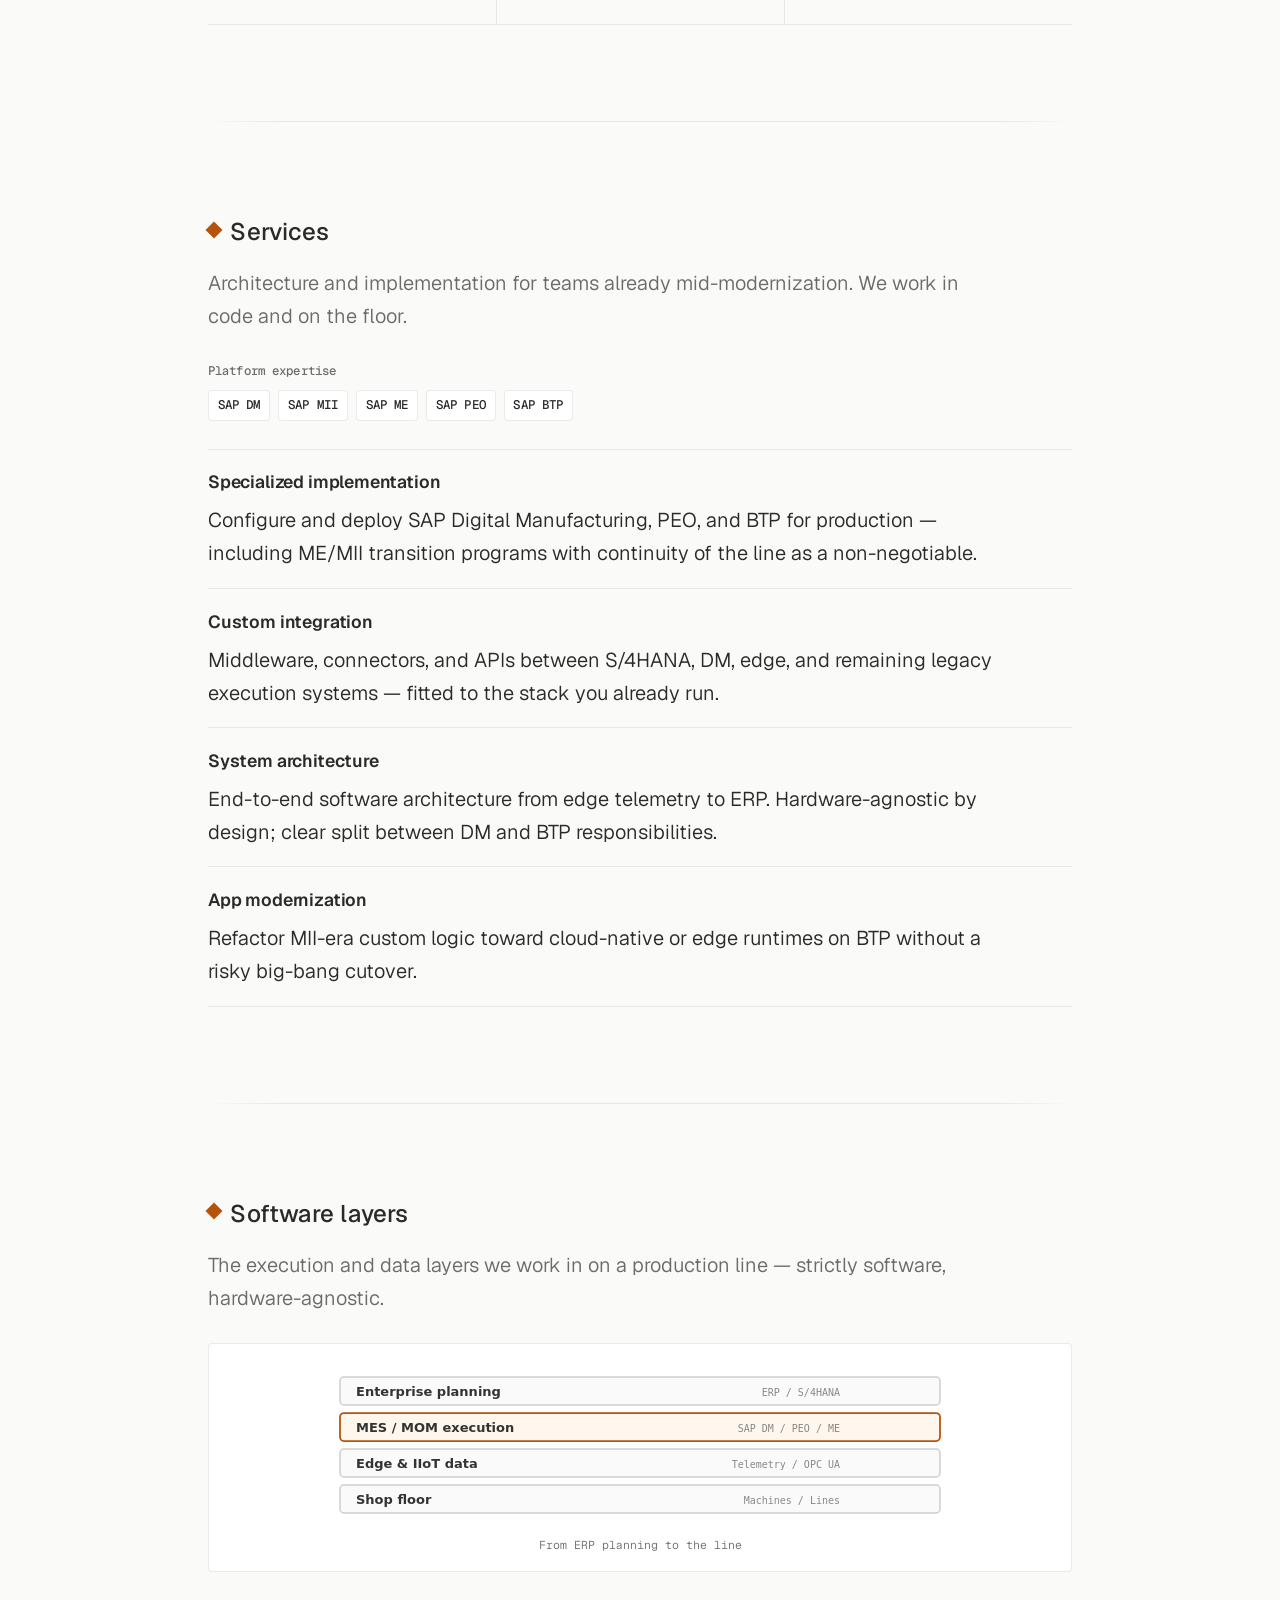
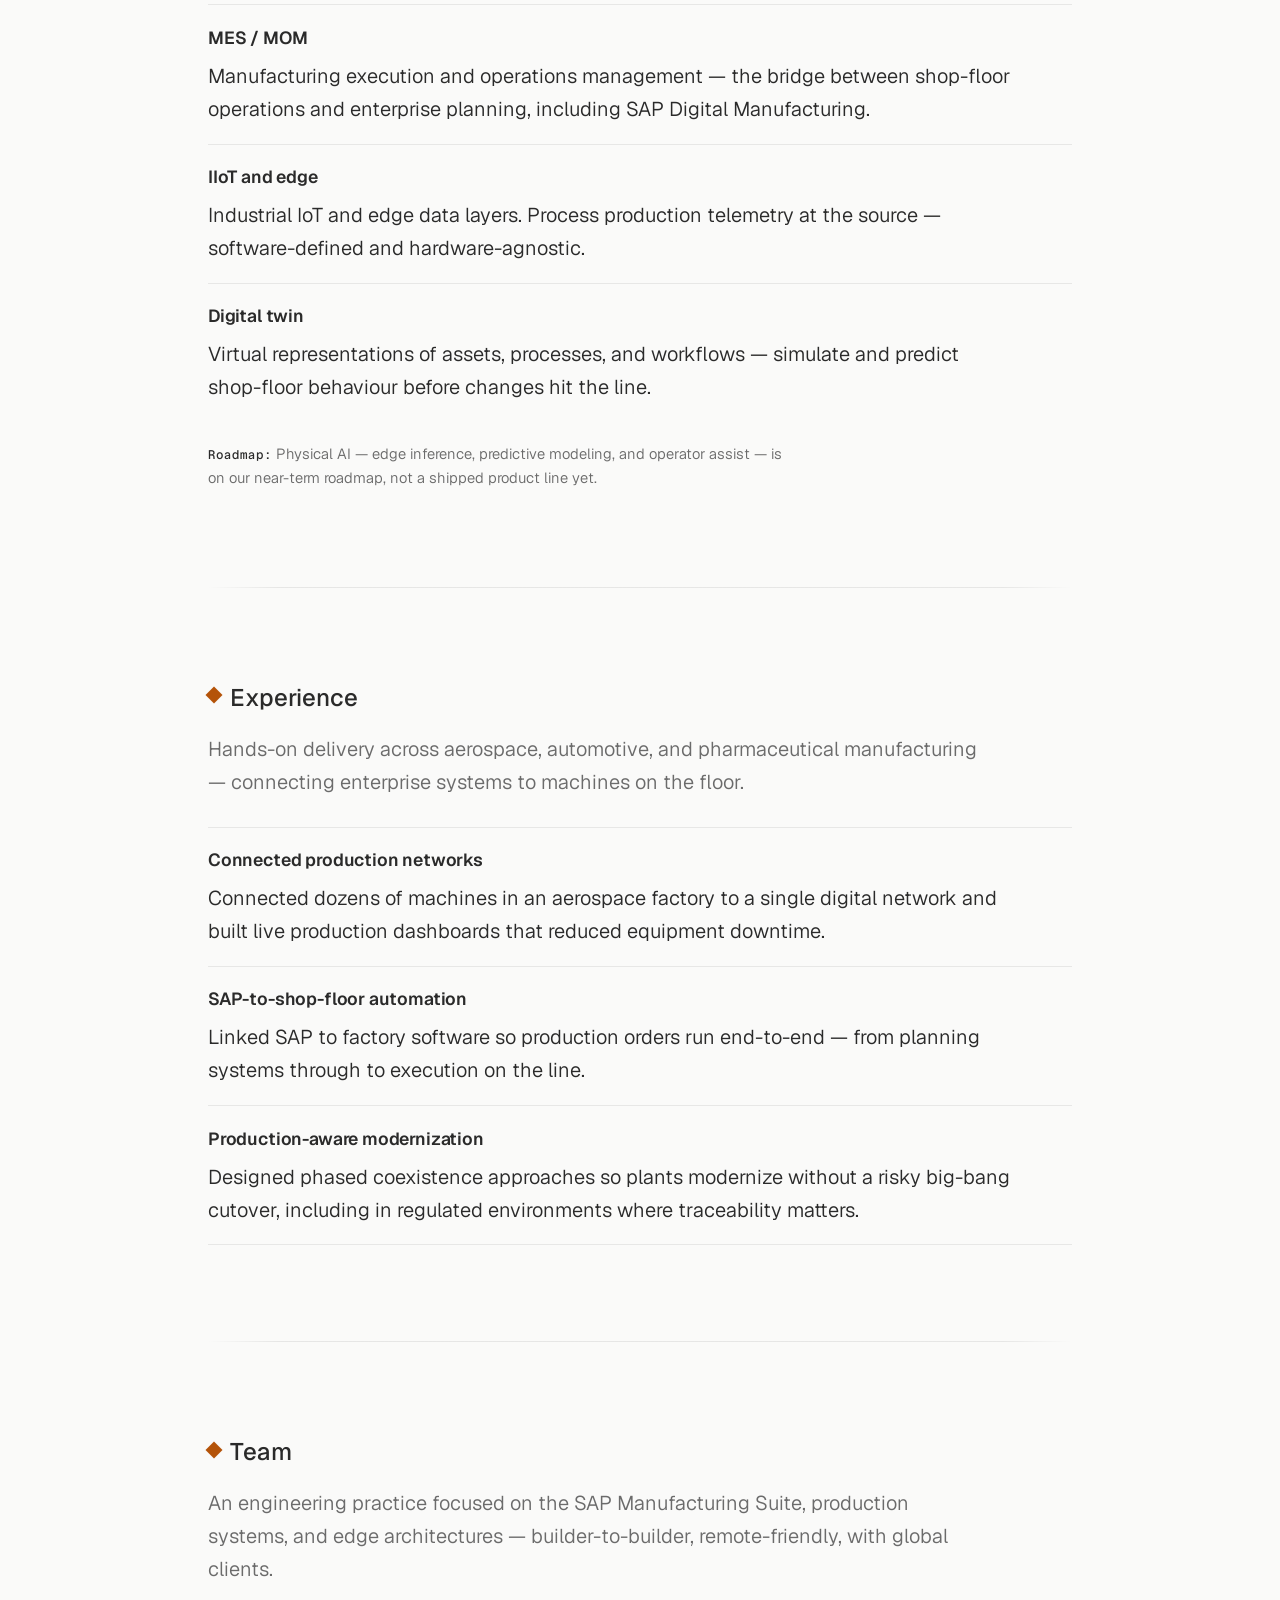
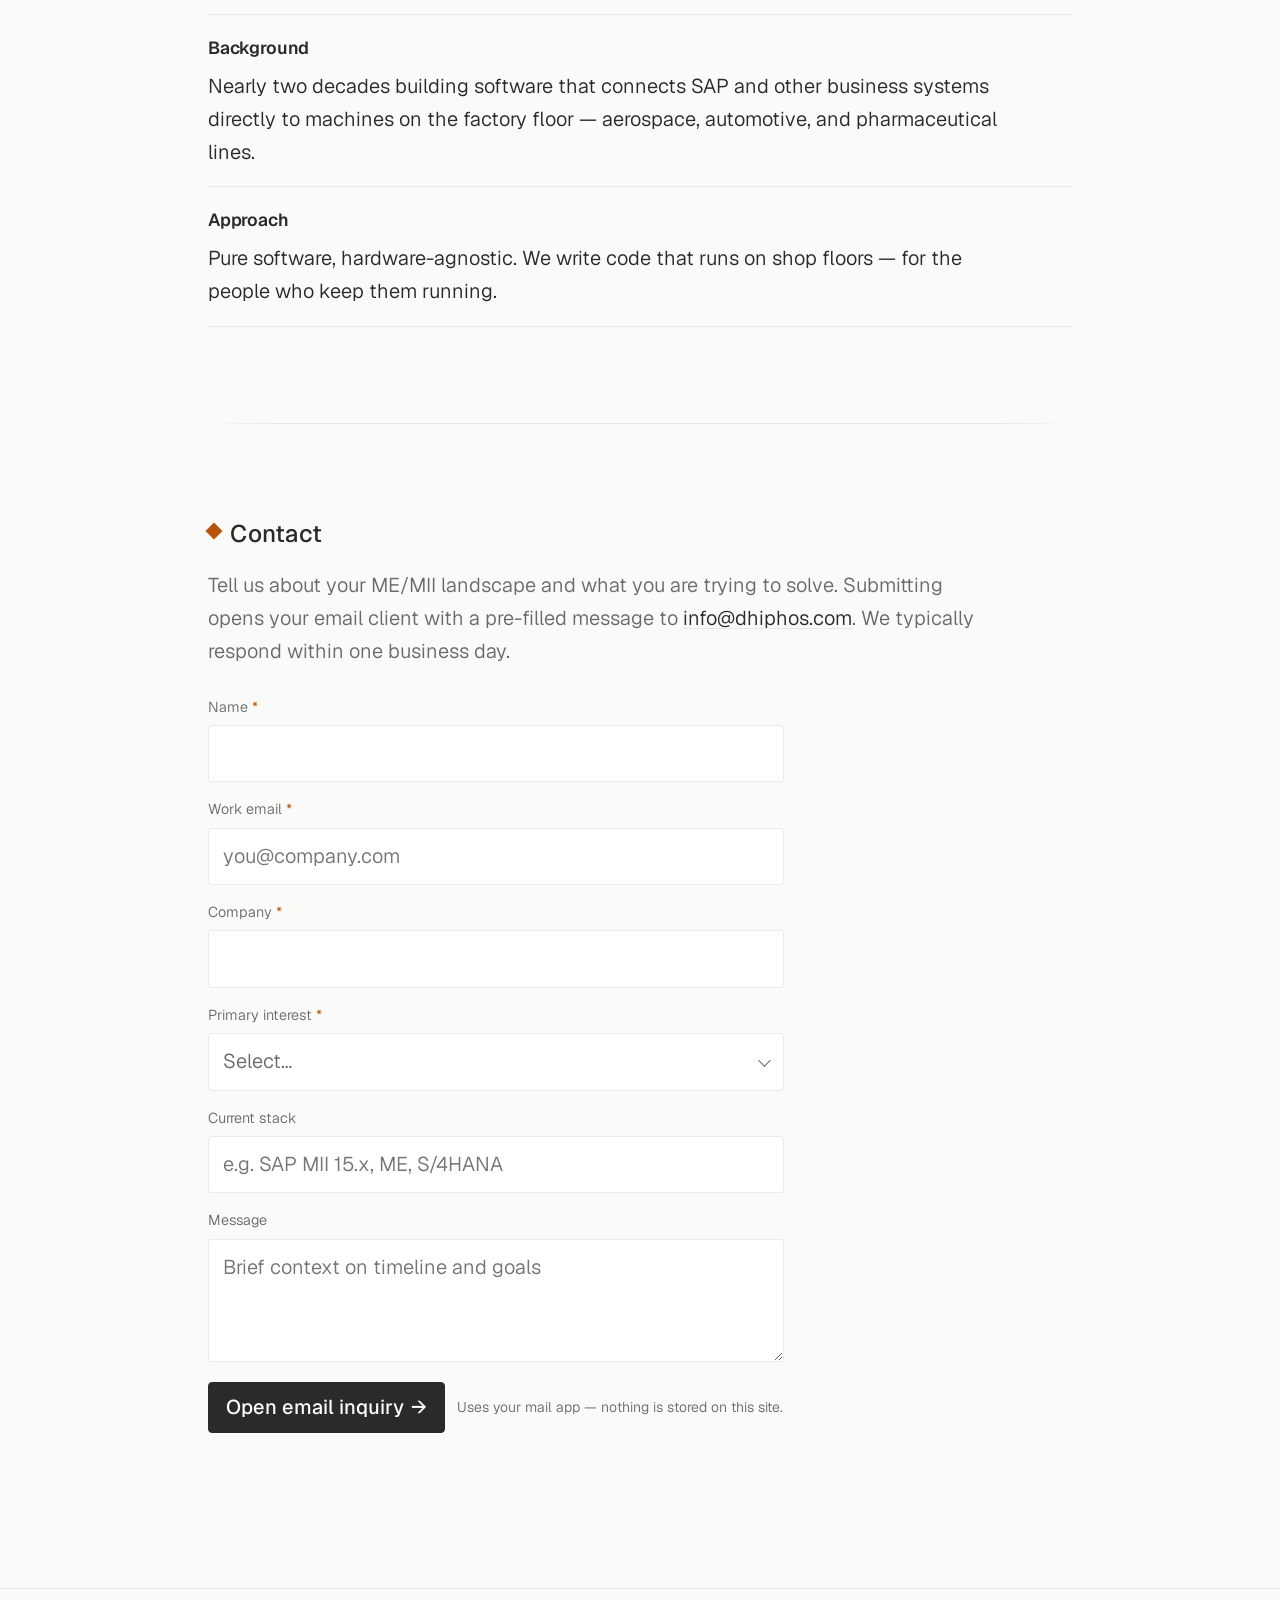
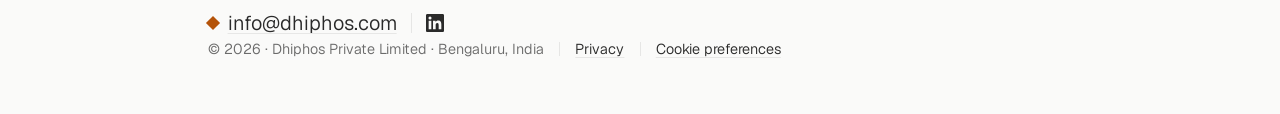
==== commit 6123840a: "fix: make Experience section live-safe; scrub meta placeholders Replace faux case-study cards (withh" ====
--- a/index.html
+++ b/index.html
@@ -116,7 +116,7 @@
       <a href="#migration">Migration</a>
       <a href="#engage">Engage</a>
       <a href="#services">Services</a>
-      <a href="#work">Work</a>
+      <a href="#work">Experience</a>
       <a href="#contact">Contact</a>
     </nav>
   </header>
@@ -345,7 +345,7 @@
     <section class="block" id="layers" aria-labelledby="h-layers">
       <h2 id="h-layers" class="section"><span class="caret" aria-hidden="true"></span>Software layers</h2>
       <p class="block-lede">
-        The execution and data layers that digitize a production line —
+        The execution and data layers we work in on a production line —
         strictly software, hardware-agnostic.
       </p>
 
@@ -383,52 +383,35 @@
       </p>
     </section>
 
-    <!-- ========== WORK ========== -->
+    <!-- ========== EXPERIENCE ========== -->
     <section class="block" id="work" aria-labelledby="h-work">
-      <h2 id="h-work" class="section"><span class="caret" aria-hidden="true"></span>Work</h2>
-      <p class="block-lede">
-        Representative patterns from aerospace, automotive, and regulated manufacturing.
-        Client names withheld until publication is approved.
-      </p>
-      <ul class="case-grid">
-        <li class="case-card">
-          <p class="case-industry">Aerospace</p>
-          <h3>Connected machine network</h3>
-          <p>Challenge: fragmented machine connectivity and limited live visibility across dozens of assets.</p>
-          <p>Outcome: a unified digital network with live production dashboards that reduced equipment downtime.</p>
-          <ul class="chip-rail" aria-label="Stack">
-            <li class="chip">IIoT</li>
-            <li class="chip">OPC UA</li>
-            <li class="chip">Dashboards</li>
-          </ul>
-        </li>
-        <li class="case-card">
-          <p class="case-industry">Automotive / discrete</p>
-          <h3>SAP-linked production orders</h3>
-          <p>Challenge: manual hand-offs between enterprise planning and factory execution software.</p>
-          <p>Outcome: end-to-end automation of production orders from SAP to the shop floor.</p>
-          <ul class="chip-rail" aria-label="Stack">
-            <li class="chip">SAP</li>
-            <li class="chip">MES</li>
-            <li class="chip">Integration</li>
-          </ul>
-        </li>
-        <li class="case-card">
-          <p class="case-industry">Pharmaceutical / regulated</p>
-          <h3>Phased modernization</h3>
-          <p>Challenge: modernize execution systems without a big-bang cutover under compliance pressure.</p>
-          <p>Outcome: coexistence-friendly architecture so plants move when ready, with audit-aware traceability.</p>
-          <ul class="chip-rail" aria-label="Stack">
-            <li class="chip">MES</li>
-            <li class="chip">Coexistence</li>
-            <li class="chip">Architecture</li>
-          </ul>
-        </li>
-      </ul>
-      <p class="case-note">
-        These cards use public selected-work narrative as placeholders.
-        Approved metrics and logos can drop into this layout without redesign.
-      </p>
+      <h2 id="h-work" class="section"><span class="caret" aria-hidden="true"></span>Experience</h2>
+      <p class="block-lede">
+        Hands-on delivery across aerospace, automotive, and pharmaceutical
+        manufacturing — connecting enterprise systems to machines on the floor.
+      </p>
+      <div class="entry">
+        <h3 class="entry-title-plain">Connected production networks</h3>
+        <p>
+          Connected dozens of machines in an aerospace factory to a single digital
+          network and built live production dashboards that reduced equipment downtime.
+        </p>
+      </div>
+      <div class="entry">
+        <h3 class="entry-title-plain">SAP-to-shop-floor automation</h3>
+        <p>
+          Linked SAP to factory software so production orders run end-to-end —
+          from planning systems through to execution on the line.
+        </p>
+      </div>
+      <div class="entry">
+        <h3 class="entry-title-plain">Production-aware modernization</h3>
+        <p>
+          Designed phased coexistence approaches so plants modernize without a
+          risky big-bang cutover, including in regulated environments where
+          traceability matters.
+        </p>
+      </div>
     </section>
 
     <!-- ========== TEAM ========== -->
@@ -436,20 +419,21 @@
       <h2 id="h-team" class="section"><span class="caret" aria-hidden="true"></span>Team</h2>
       <p class="block-lede">
         An engineering practice focused on the SAP Manufacturing Suite,
-        production systems, edge data, and digital-twin architectures.
-      </p>
-      <div class="entry">
-        <h3 class="entry-title-plain">Leadership</h3>
+        production systems, and edge architectures — builder-to-builder,
+        remote-friendly, with global clients.
+      </p>
+      <div class="entry">
+        <h3 class="entry-title-plain">Background</h3>
         <p>
           Nearly two decades building software that connects SAP and other business systems
           directly to machines on the factory floor — aerospace, automotive, and pharmaceutical lines.
         </p>
       </div>
       <div class="entry">
-        <h3 class="entry-title-plain">Philosophy</h3>
-        <p>
-          Pure software, hardware-agnostic, builder-to-builder. We write code that runs on
-          shop floors — for the people who keep them running.
+        <h3 class="entry-title-plain">Approach</h3>
+        <p>
+          Pure software, hardware-agnostic. We write code that runs on shop floors —
+          for the people who keep them running.
         </p>
       </div>
     </section>
@@ -483,7 +467,7 @@
           <label for="interest">Primary interest <span class="req" aria-hidden="true">*</span></label>
           <select id="interest" name="interest" required>
             <option value="">Select…</option>
-            <option>Migration — path TBD (fit-gap)</option>
+            <option>Migration — help choose DM, BTP, or both</option>
             <option>Migration — fully to SAP DM</option>
             <option>Migration — fully to SAP BTP</option>
             <option>Migration — DM and BTP (hybrid)</option>
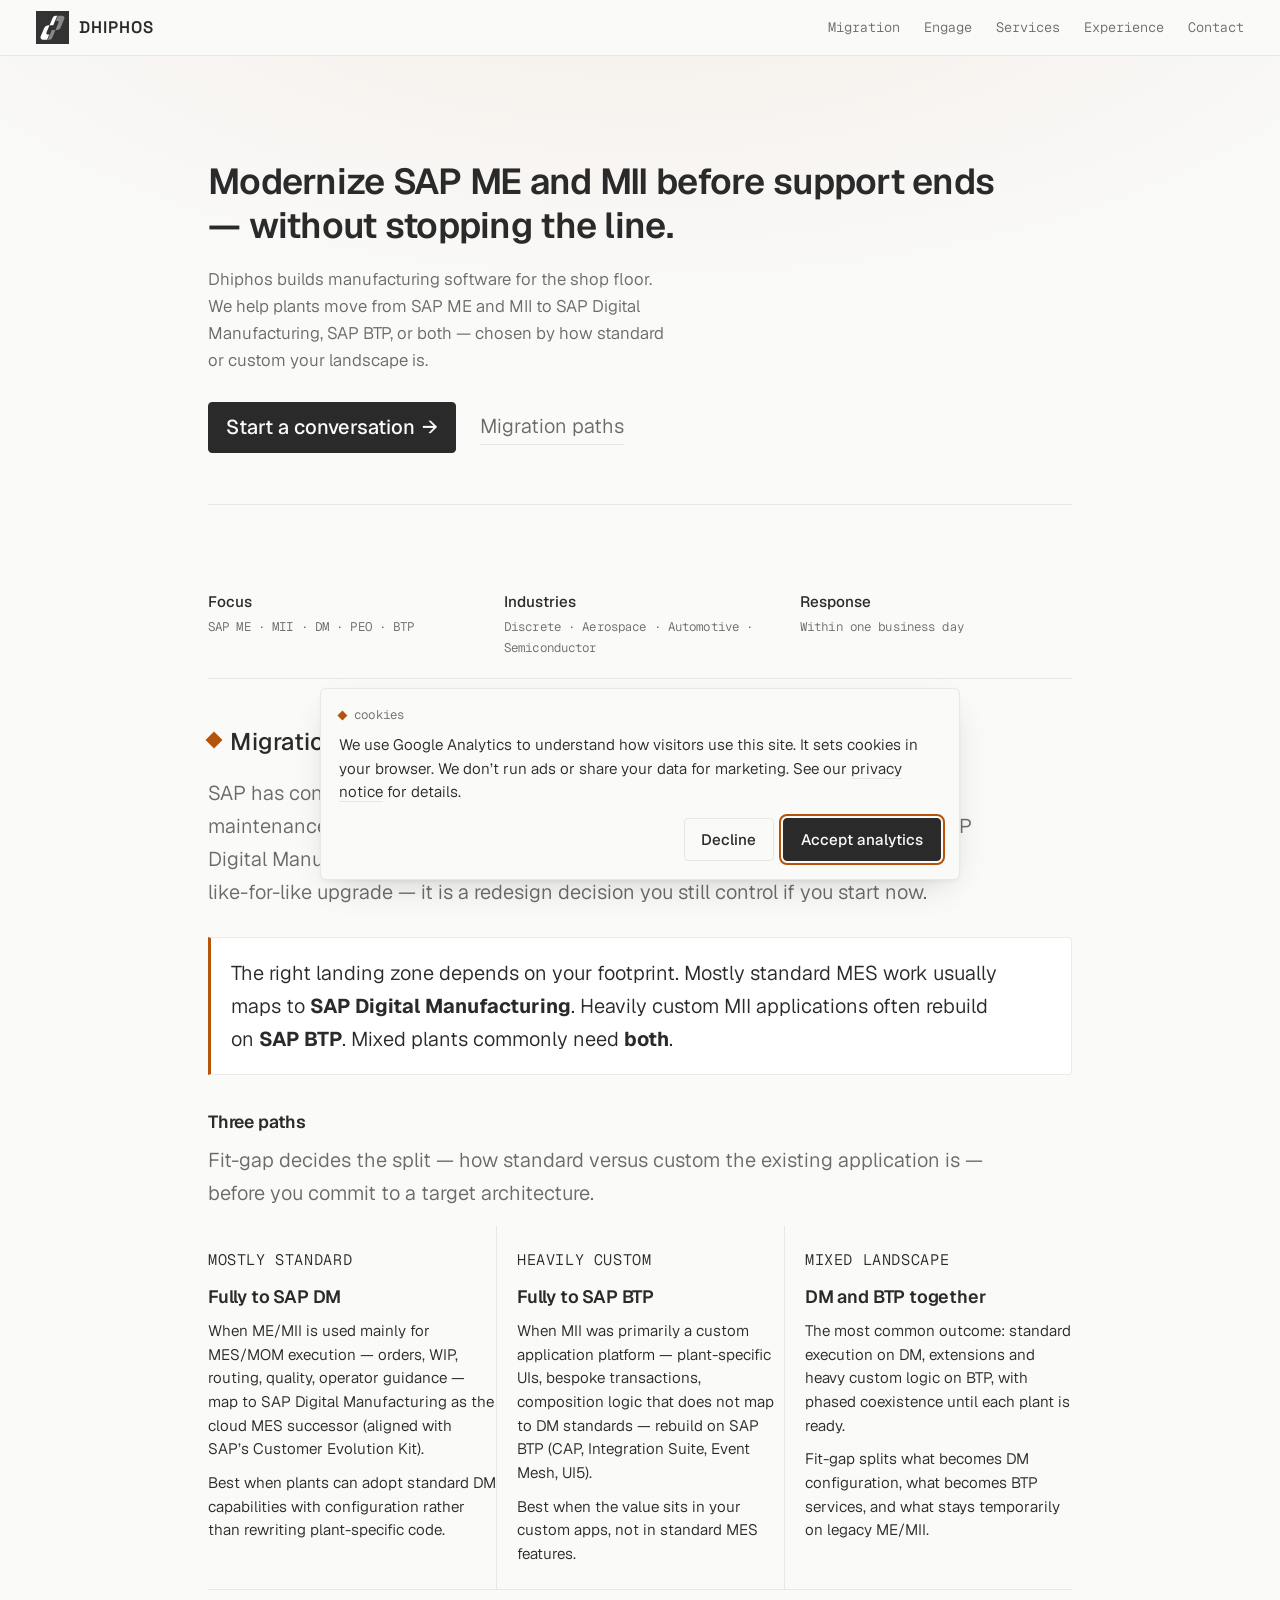
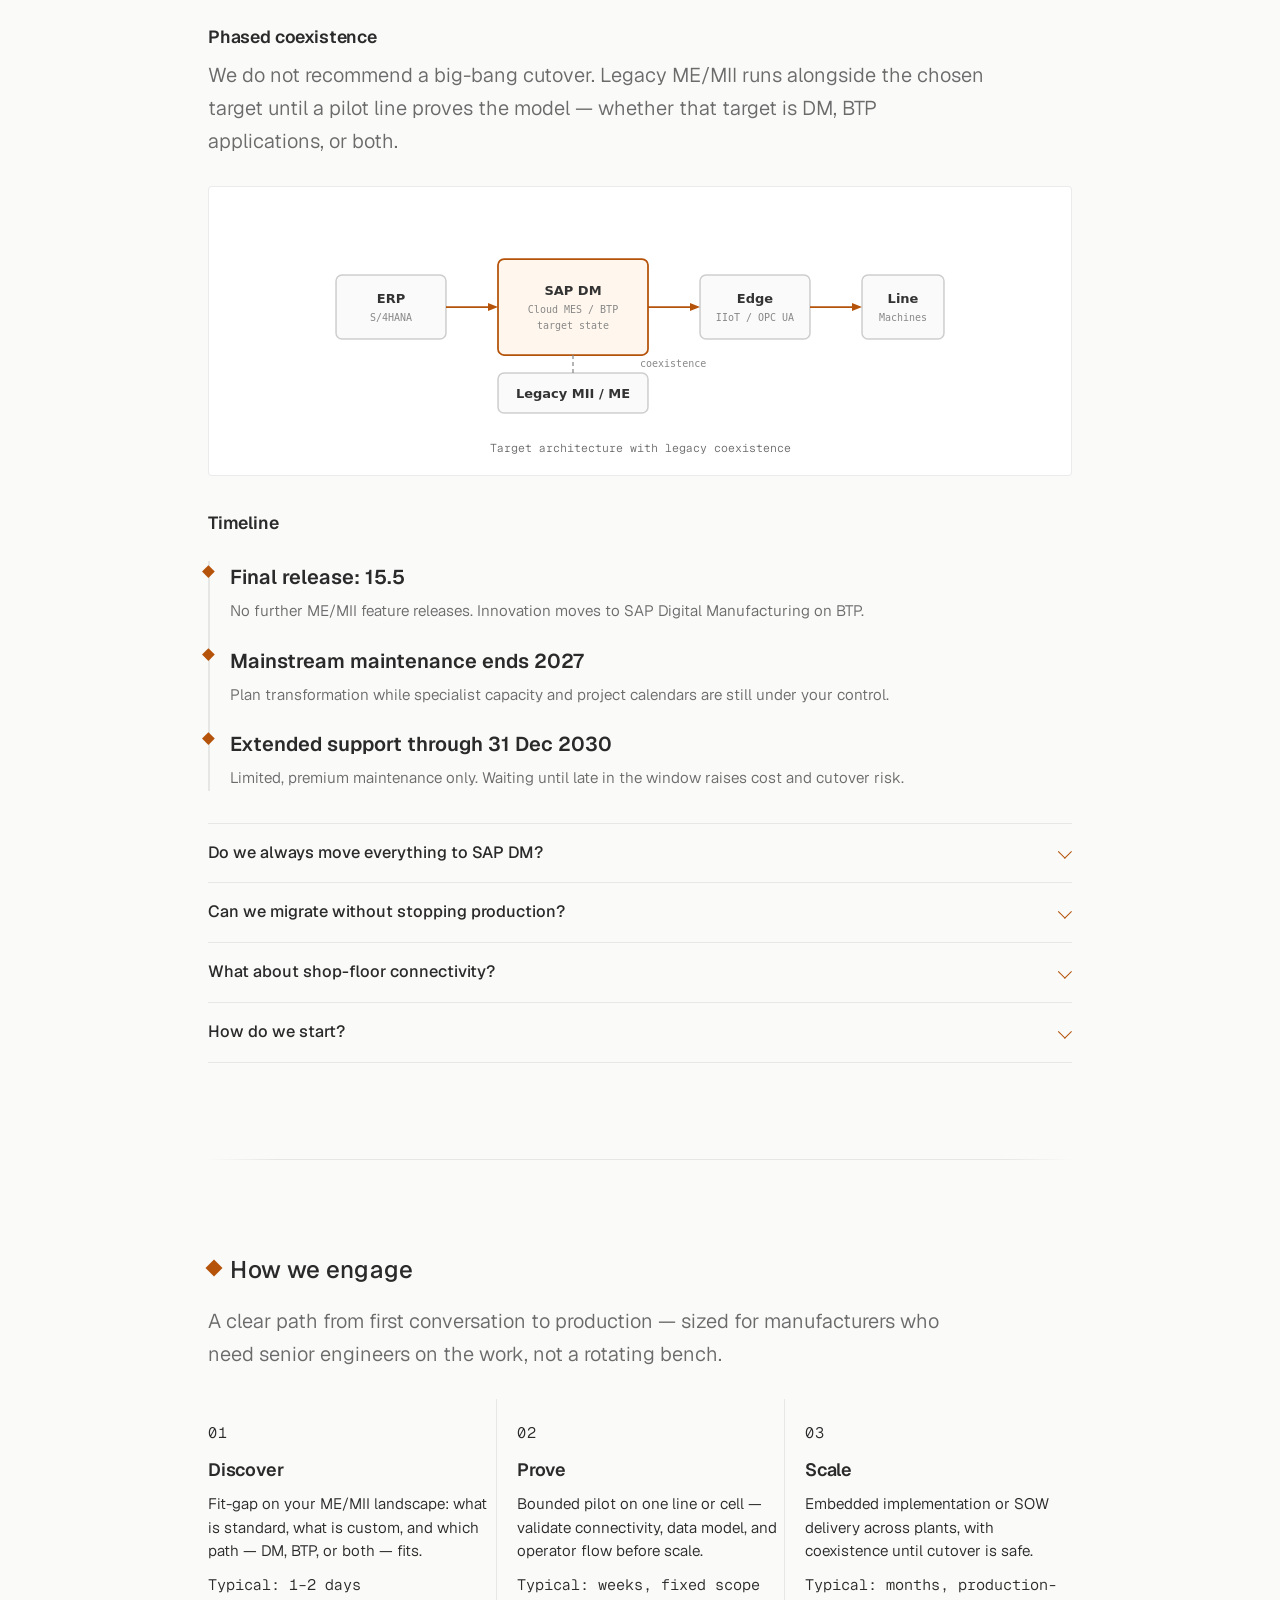
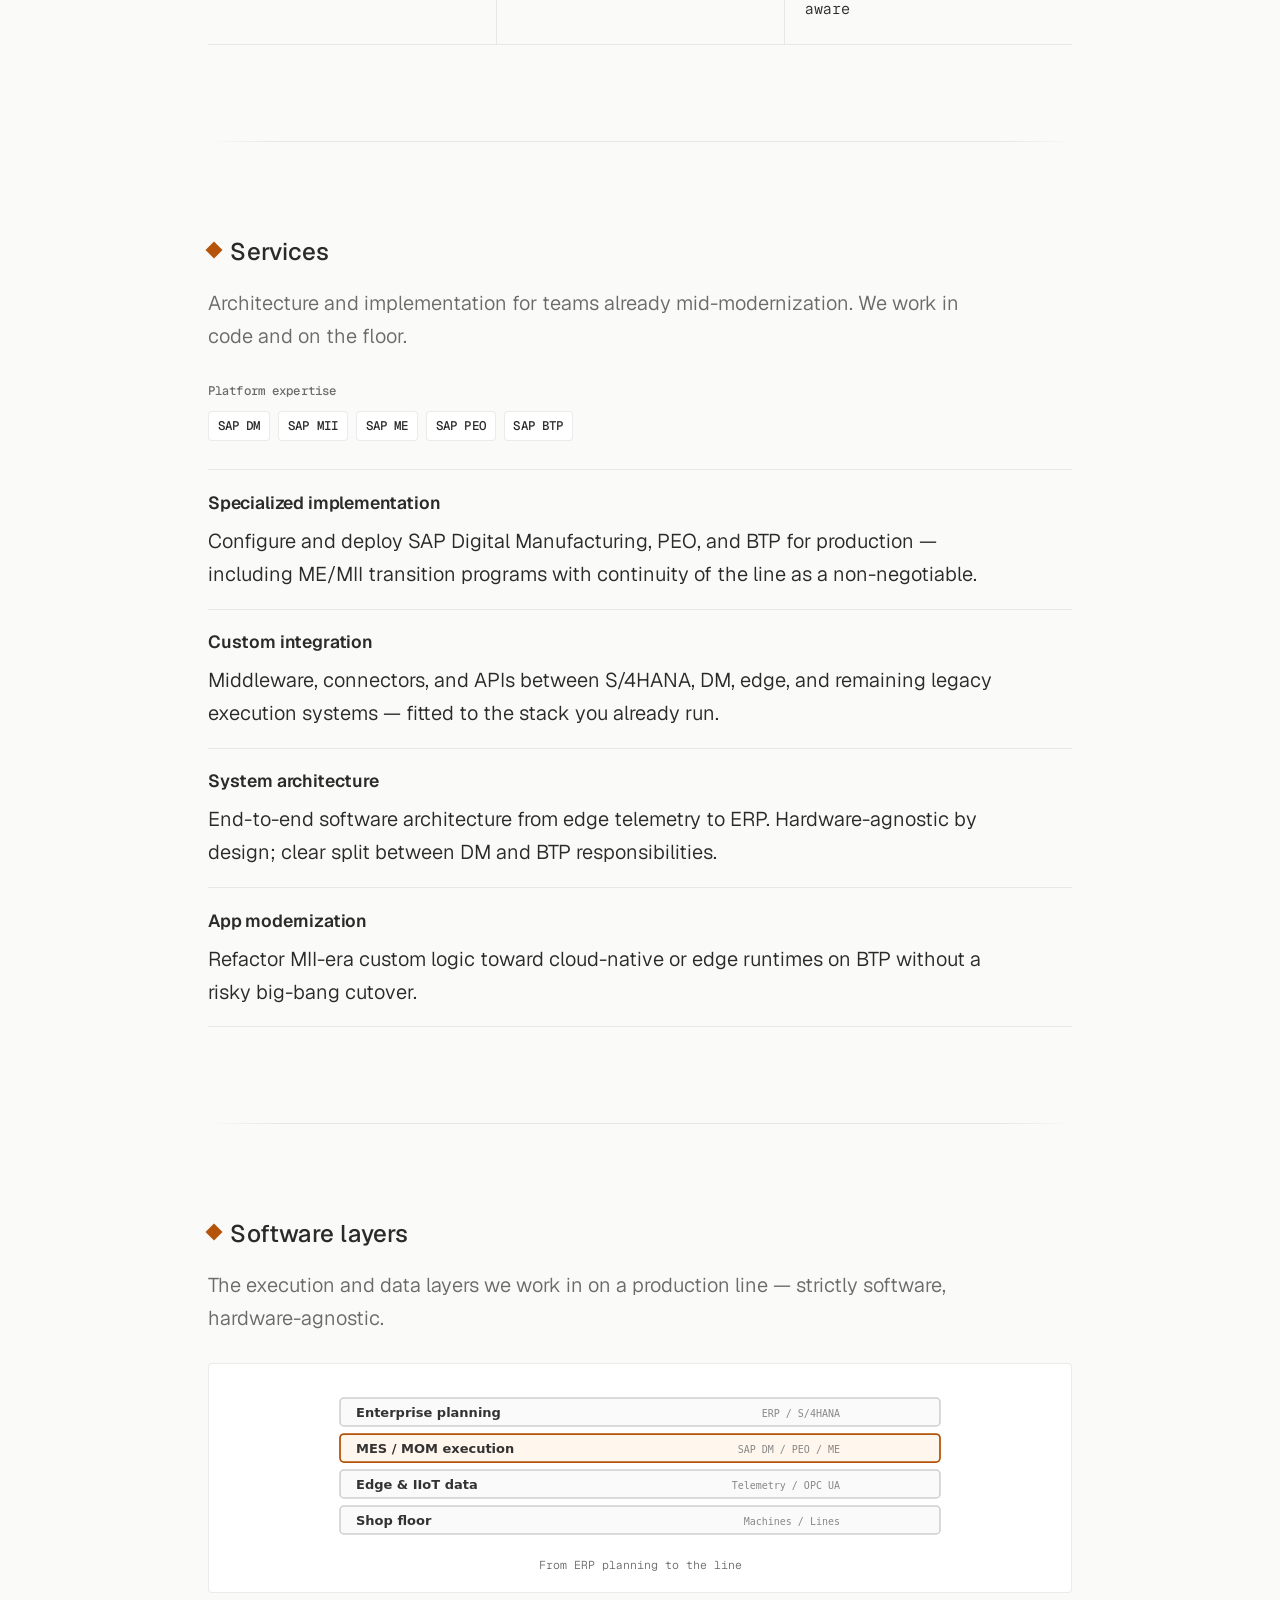
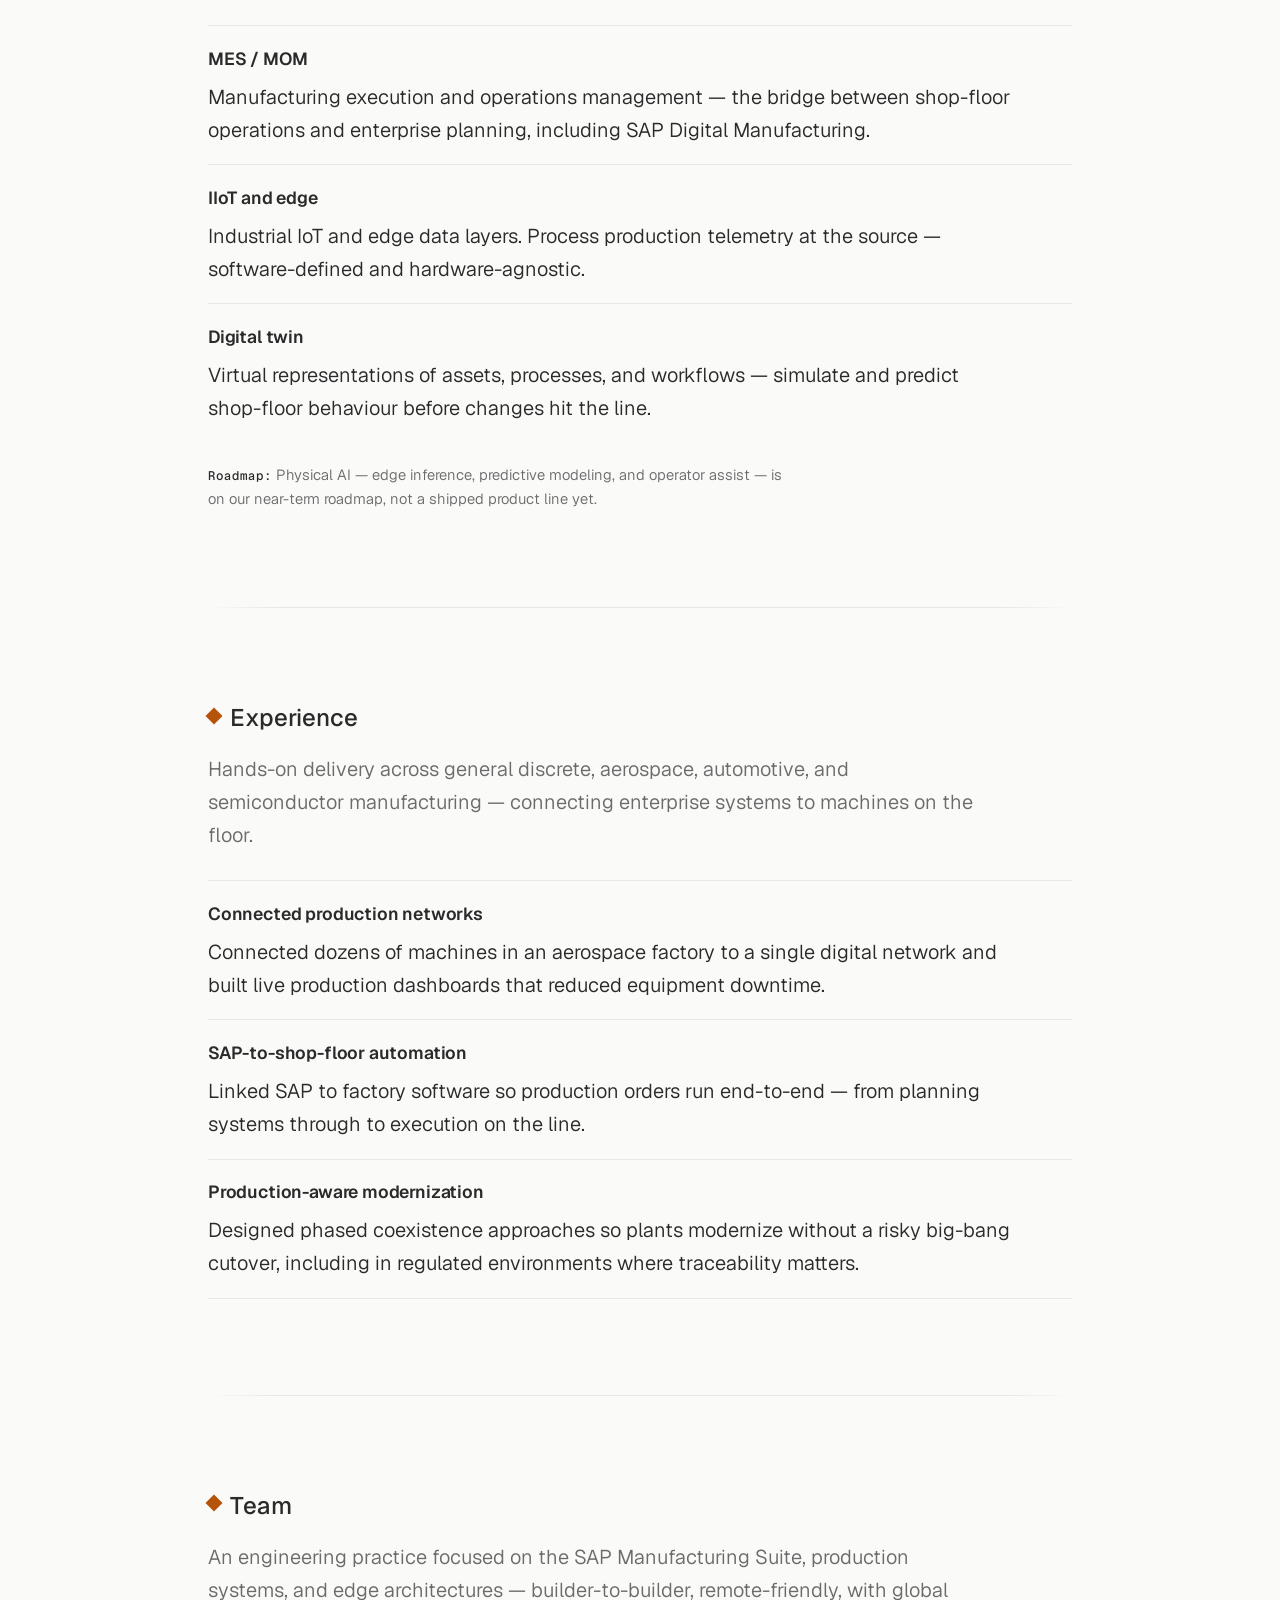
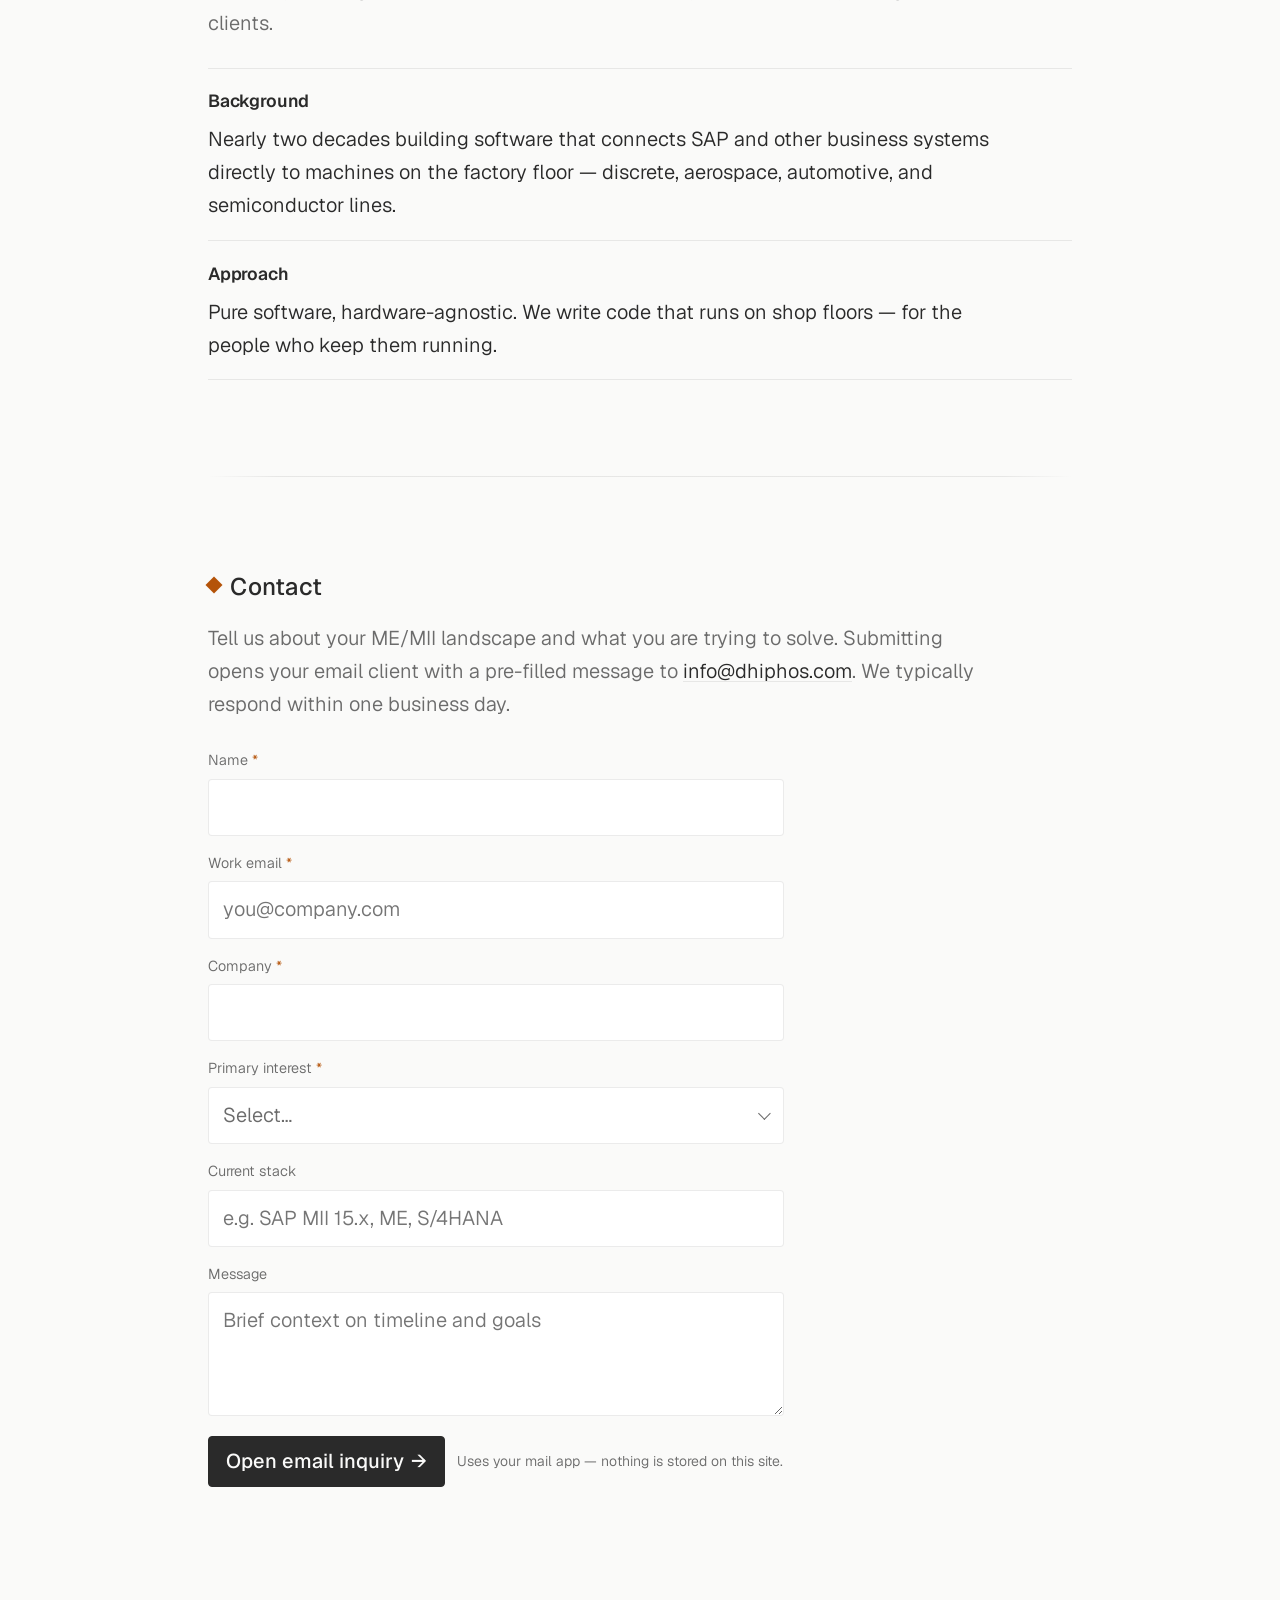
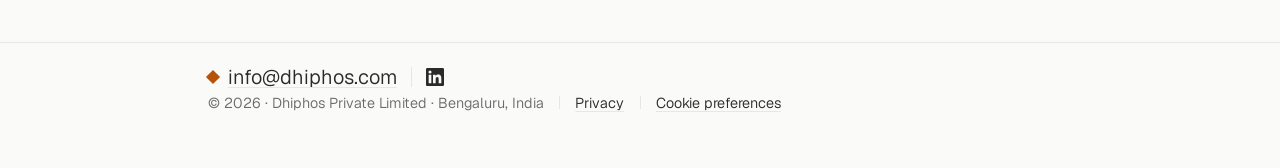
==== commit 8e43488f: "Industry Sectors update" ====
--- a/index.html
+++ b/index.html
@@ -140,7 +140,7 @@
 
     <ul class="trust-strip" aria-label="At a glance">
       <li><strong>Focus</strong> SAP ME · MII · DM · PEO · BTP</li>
-      <li><strong>Industries</strong> Aerospace · Automotive · Pharma</li>
+      <li><strong>Industries</strong>Discrete · Aerospace · Automotive · Semiconductor</li>
       <li><strong>Response</strong> Within one business day</li>
     </ul>
 
@@ -387,7 +387,7 @@
     <section class="block" id="work" aria-labelledby="h-work">
       <h2 id="h-work" class="section"><span class="caret" aria-hidden="true"></span>Experience</h2>
       <p class="block-lede">
-        Hands-on delivery across aerospace, automotive, and pharmaceutical
+        Hands-on delivery across general discrete, aerospace, automotive, and semiconductor
         manufacturing — connecting enterprise systems to machines on the floor.
       </p>
       <div class="entry">
@@ -426,7 +426,7 @@
         <h3 class="entry-title-plain">Background</h3>
         <p>
           Nearly two decades building software that connects SAP and other business systems
-          directly to machines on the factory floor — aerospace, automotive, and pharmaceutical lines.
+          directly to machines on the factory floor — discrete, aerospace, automotive, and semiconductor lines.
         </p>
       </div>
       <div class="entry">
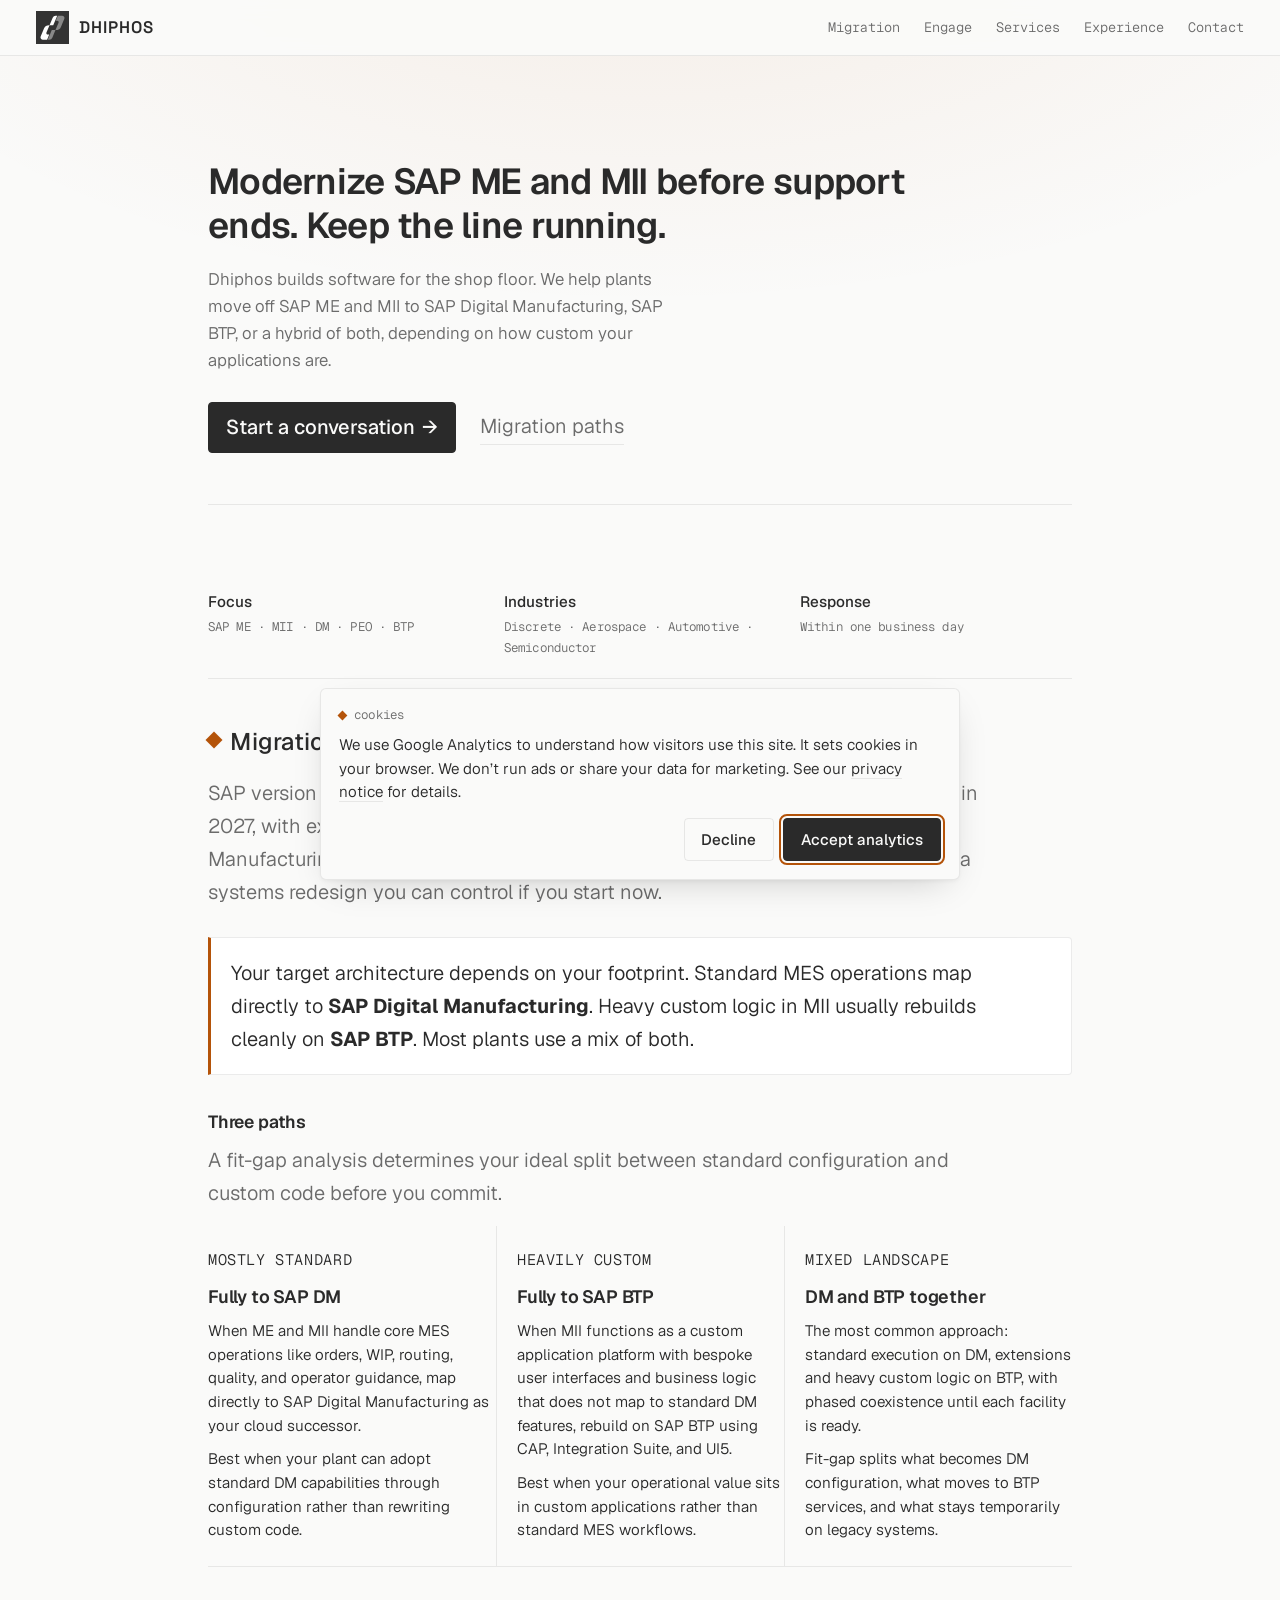
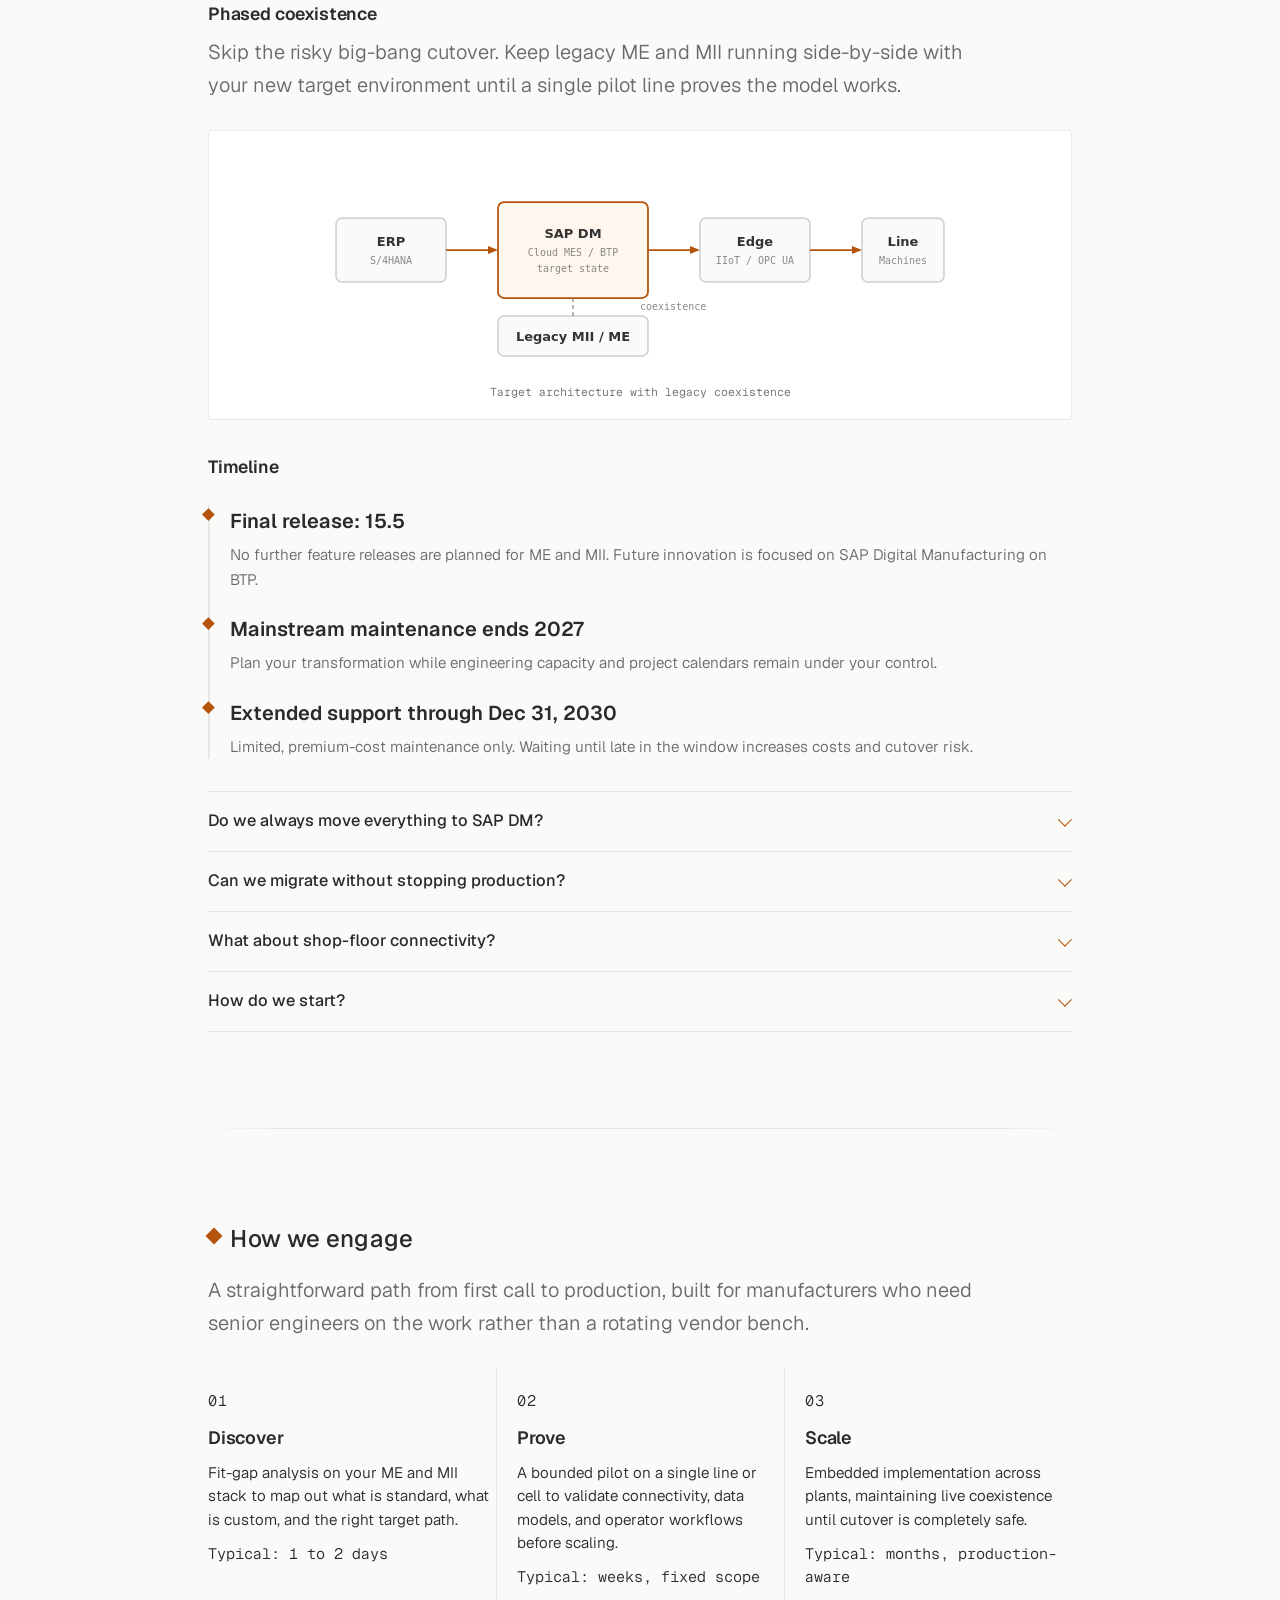
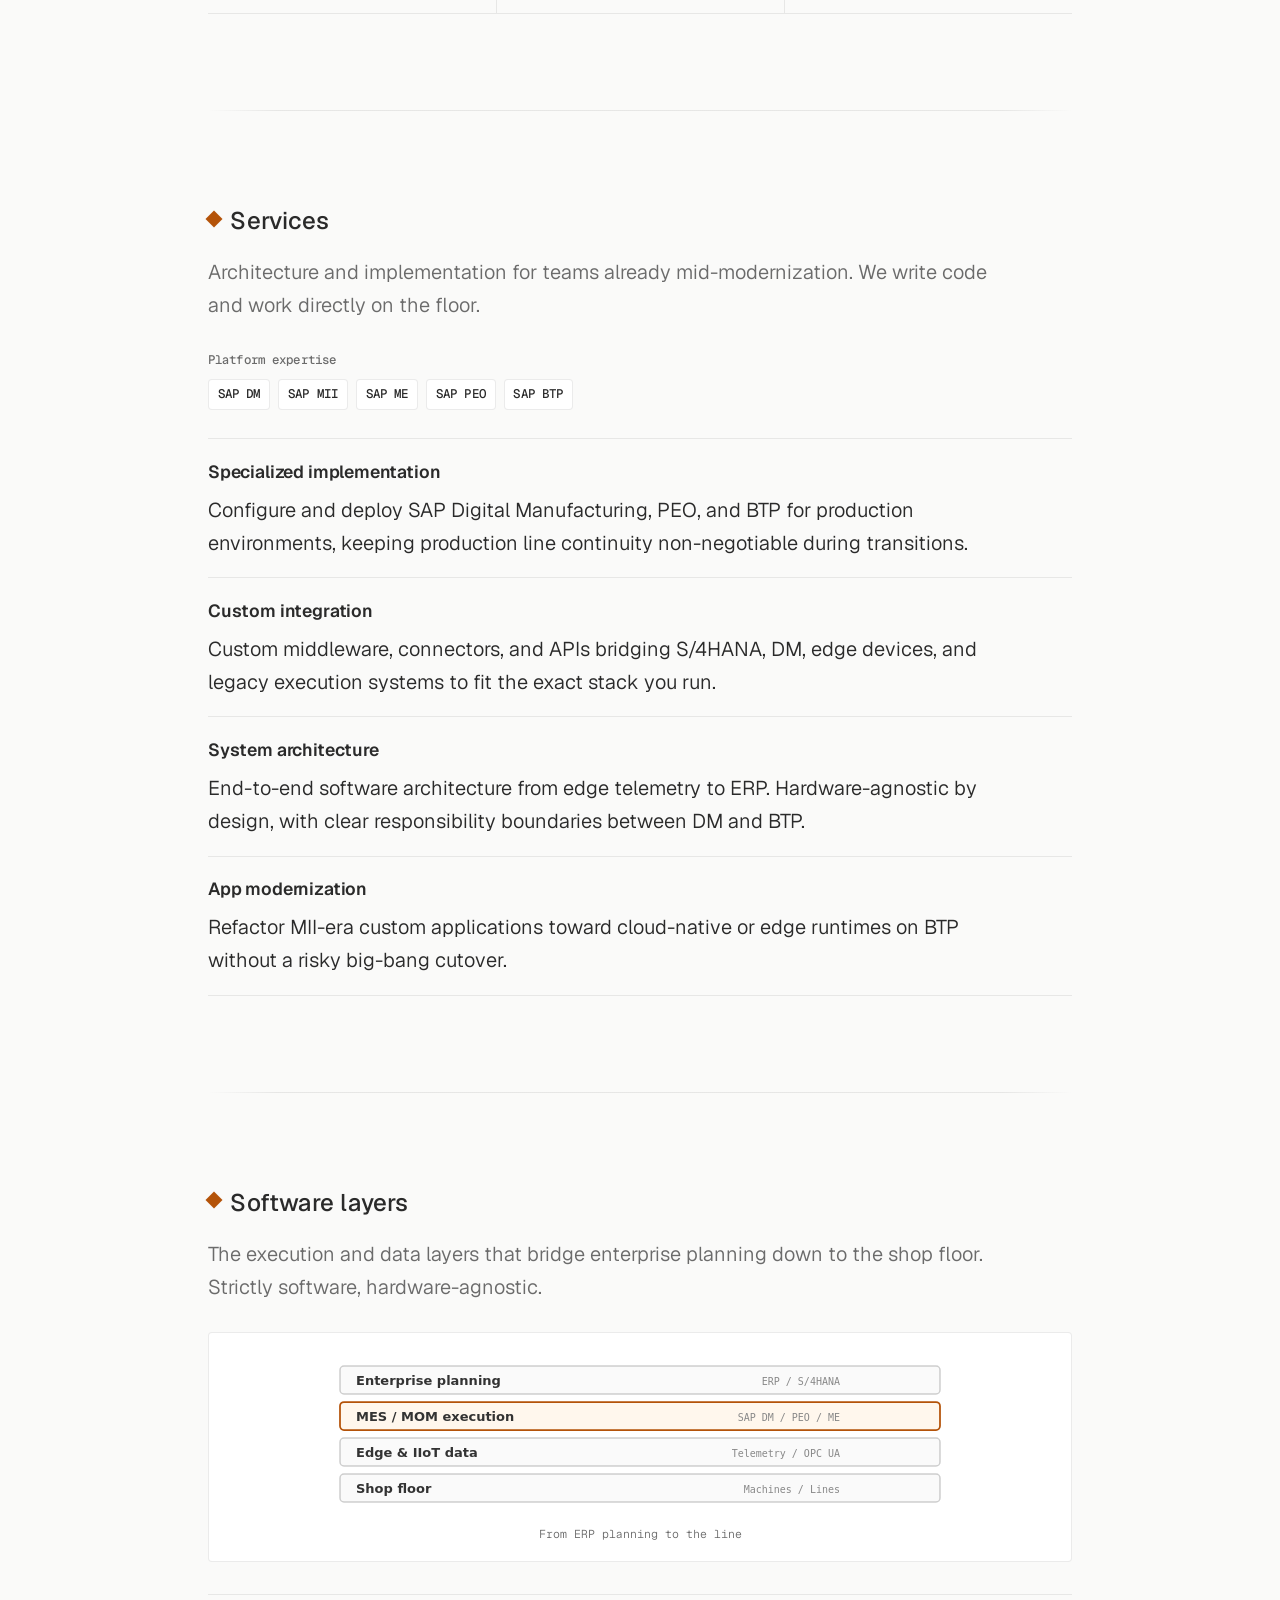
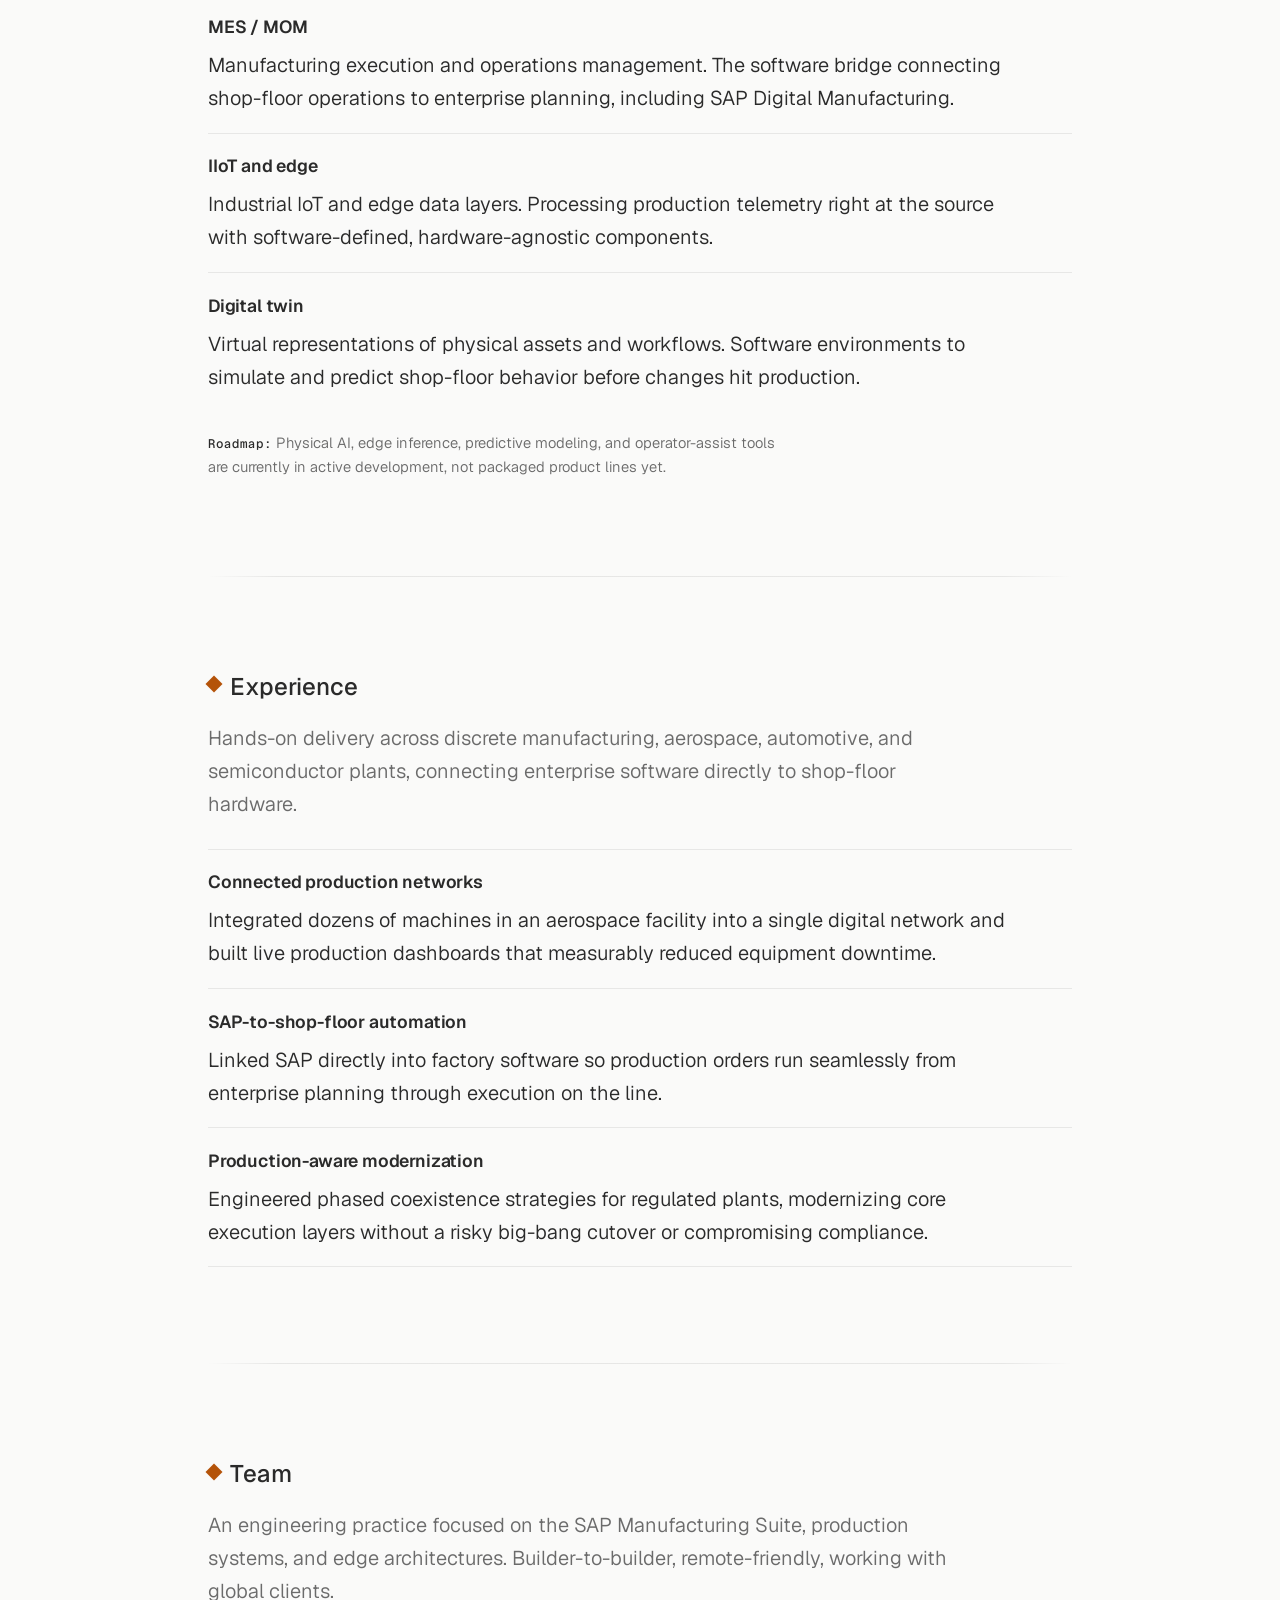
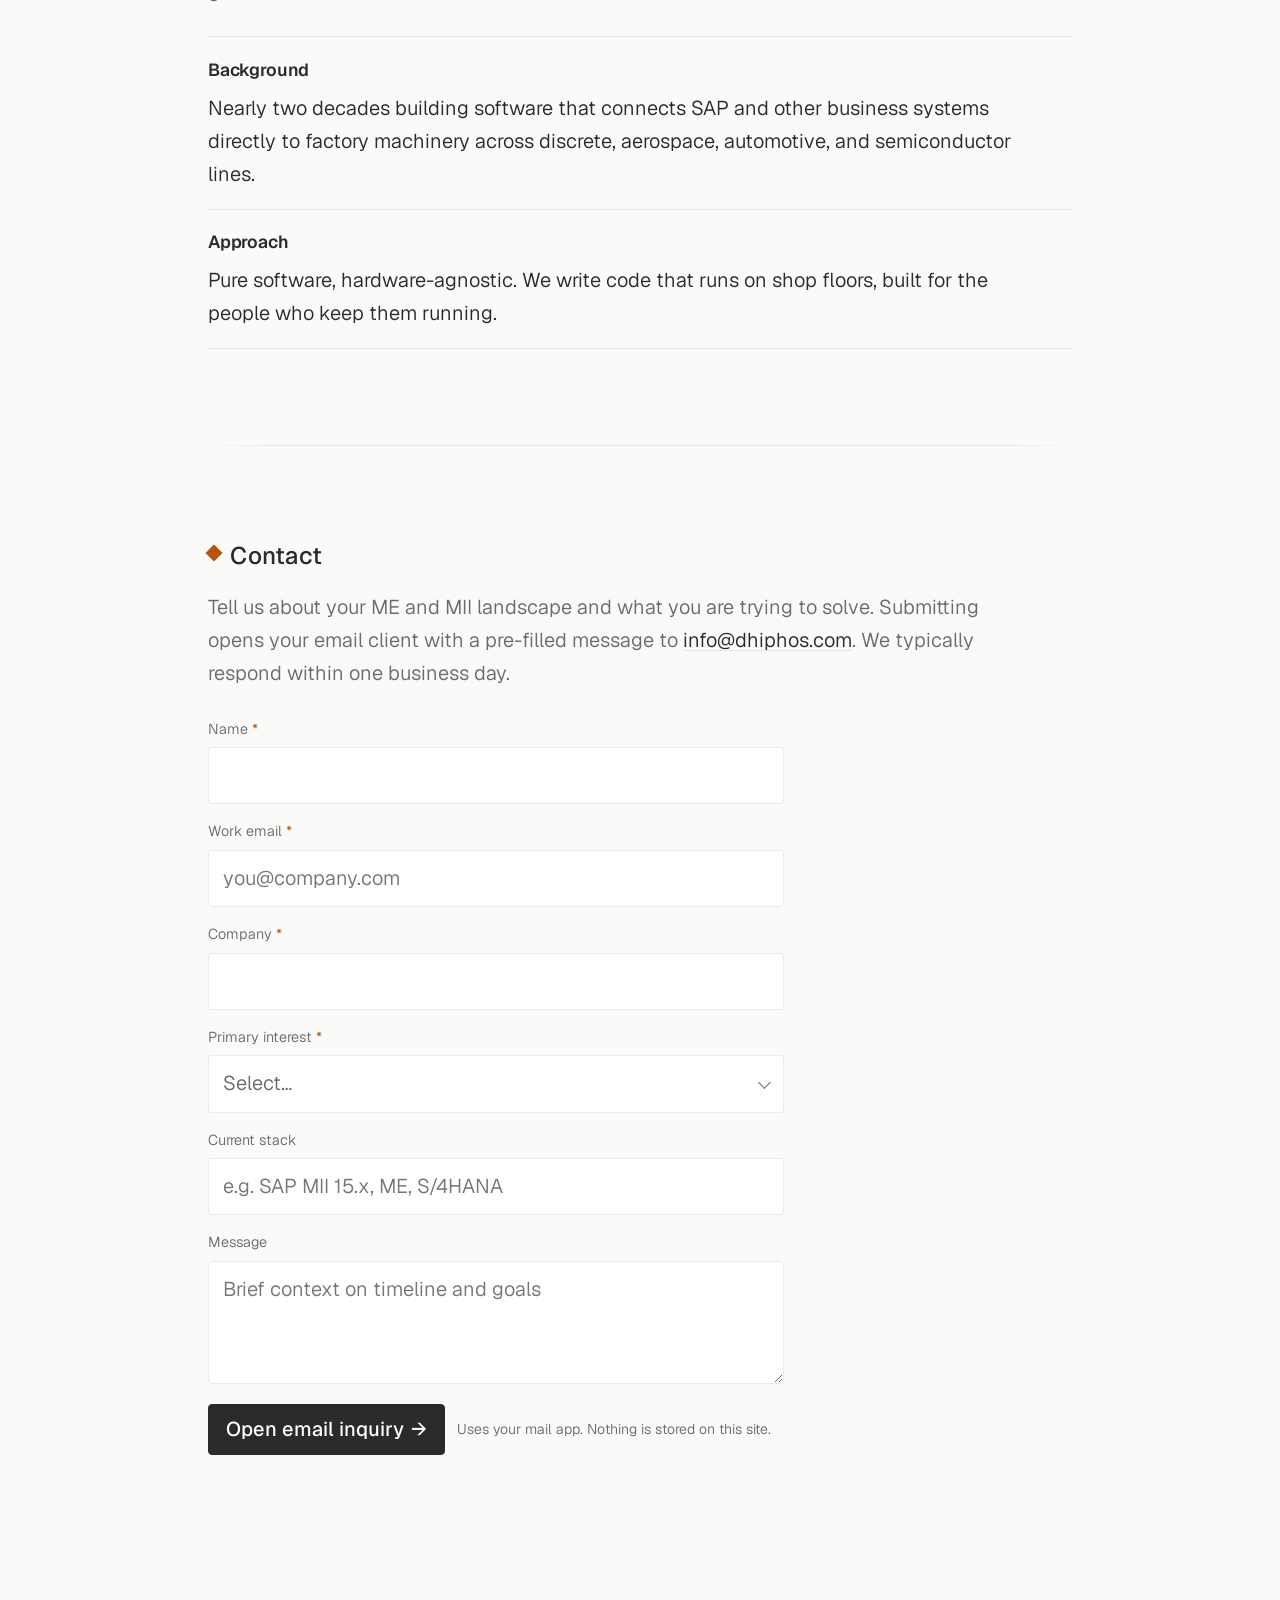
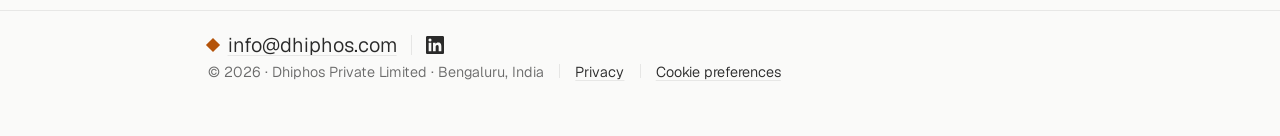
==== commit 1bc27c34: "Update index.html" ====
--- a/index.html
+++ b/index.html
@@ -20,8 +20,8 @@
   <script src="assets/js/consent.js" defer></script>
   <meta charset="utf-8" />
   <meta name="viewport" content="width=device-width, initial-scale=1" />
-  <title>Dhiphos — SAP ME/MII modernization for manufacturing</title>
-  <meta name="description" content="Dhiphos helps manufacturers migrate SAP ME and MII before end of support — to SAP Digital Manufacturing, SAP BTP, or both — without stopping production." />
+  <title>Dhiphos | SAP ME and MII modernization for manufacturing</title>
+  <meta name="description" content="Dhiphos helps manufacturers migrate SAP ME and MII before support ends to SAP Digital Manufacturing, SAP BTP, or both, without stopping production." />
   <meta name="theme-color" content="#fafaf9" media="(prefers-color-scheme: light)" />
   <meta name="theme-color" content="#141414" media="(prefers-color-scheme: dark)" />
 
@@ -31,15 +31,15 @@
   <link rel="manifest" href="/manifest.webmanifest" />
   <link rel="canonical" href="https://dhiphos.com/" />
 
-  <meta property="og:title" content="Dhiphos — SAP ME/MII modernization for manufacturing" />
-  <meta property="og:description" content="Migrate SAP ME and MII to SAP Digital Manufacturing, SAP BTP, or both — without stopping the line." />
+  <meta property="og:title" content="Dhiphos | SAP ME and MII modernization for manufacturing" />
+  <meta property="og:description" content="Migrate SAP ME and MII to SAP Digital Manufacturing, SAP BTP, or both, without stopping the line." />
   <meta property="og:type" content="website" />
   <meta property="og:url" content="https://dhiphos.com/" />
   <meta property="og:site_name" content="Dhiphos" />
   <meta property="og:image" content="https://dhiphos.com/assets/img/og-image.png" />
   <meta property="og:image:width" content="1200" />
   <meta property="og:image:height" content="630" />
-  <meta property="og:image:alt" content="Dhiphos — Industrial software for modern manufacturing" />
+  <meta property="og:image:alt" content="Dhiphos | Industrial software for modern manufacturing" />
   <meta name="twitter:card" content="summary_large_image" />
 
   <script type="application/ld+json">
@@ -56,7 +56,7 @@
       "addressCountry": "IN"
     },
     "sameAs": ["https://www.linkedin.com/company/dhiphos"],
-    "description": "Industrial software practice specializing in SAP ME/MII modernization to SAP Digital Manufacturing and SAP BTP."
+    "description": "Industrial software practice specializing in SAP ME and MII modernization to SAP Digital Manufacturing and SAP BTP."
   }
   </script>
   <script type="application/ld+json">
@@ -69,15 +69,15 @@
         "name": "What is happening to SAP ME and SAP MII?",
         "acceptedAnswer": {
           "@type": "Answer",
-          "text": "SAP Manufacturing Execution and SAP Manufacturing Integration and Intelligence are being retired. Version 15.5 is the final release. Mainstream maintenance ends in 2027; extended support runs through 31 December 2030. SAP positions Digital Manufacturing as the strategic successor and offers a Customer Evolution Kit to help plan the transition."
+          "text": "SAP Manufacturing Execution and SAP Manufacturing Integration and Intelligence are reaching end of life. Version 15.5 is the final release. Mainstream maintenance ends in 2027, and extended support runs through December 31, 2030. SAP positions Digital Manufacturing as the cloud successor."
         }
       },
       {
         "@type": "Question",
-        "name": "Do we always migrate everything to SAP Digital Manufacturing?",
+        "name": "Do we always move everything to SAP Digital Manufacturing?",
         "acceptedAnswer": {
           "@type": "Answer",
-          "text": "No. Mostly standard MES footprints usually move fully to SAP Digital Manufacturing. Heavily custom MII applications often rebuild on SAP BTP. Mixed landscapes commonly use both — DM for standard execution and BTP for extensions — decided by fit-gap on how standard versus custom the existing application is."
+          "text": "No. Standard MES footprints generally move fully to SAP Digital Manufacturing. Heavy custom MII applications often rebuild on SAP BTP. Mixed plants use both, with the exact split determined by a fit-gap analysis."
         }
       },
       {
@@ -85,7 +85,7 @@
         "name": "Can we migrate without stopping production?",
         "acceptedAnswer": {
           "@type": "Answer",
-          "text": "Yes. Phased coexistence keeps legacy ME/MII running alongside the chosen target — SAP DM, BTP applications, or both — while a pilot line is proven, then scaled plant by plant."
+          "text": "Yes. Phased coexistence keeps legacy ME and MII running alongside your new target environment while you validate a pilot line, then scale plant by plant."
         }
       }
     ]
@@ -125,12 +125,11 @@
 
     <section class="hero" aria-labelledby="hero-h1">
       <h1 id="hero-h1" class="tagline">
-        Modernize SAP ME and MII before support ends — without stopping the line.
+        Modernize SAP ME and MII before support ends. Keep the line running.
       </h1>
       <p class="lede">
-        Dhiphos builds manufacturing software for the shop floor.
-        We help plants move from SAP ME and MII to SAP Digital Manufacturing,
-        SAP BTP, or both — chosen by how standard or custom your landscape is.
+        Dhiphos builds software for the shop floor. We help plants move off SAP ME and MII 
+        to SAP Digital Manufacturing, SAP BTP, or a hybrid of both, depending on how custom your applications are.
       </p>
       <p class="hero-actions">
         <a class="btn btn-primary" href="#contact">Start a conversation <span class="btn-arrow" aria-hidden="true">&rarr;</span></a>
@@ -140,7 +139,7 @@
 
     <ul class="trust-strip" aria-label="At a glance">
       <li><strong>Focus</strong> SAP ME · MII · DM · PEO · BTP</li>
-      <li><strong>Industries</strong>Discrete · Aerospace · Automotive · Semiconductor</li>
+      <li><strong>Industries</strong> Discrete · Aerospace · Automotive · Semiconductor</li>
       <li><strong>Response</strong> Within one business day</li>
     </ul>
 
@@ -148,72 +147,63 @@
     <section class="block" id="migration" aria-labelledby="h-migration">
       <h2 id="h-migration" class="section"><span class="caret" aria-hidden="true"></span>Migration</h2>
       <p class="block-lede">
-        SAP has confirmed that ME and MII version 15.5 is the final release.
-        Mainstream maintenance ends in 2027; extended support runs through
-        31 December 2030. SAP Digital Manufacturing is the strategic cloud MES
-        successor. The transition is not a like-for-like upgrade — it is a
-        redesign decision you still control if you start now.
+        SAP version 15.5 is the final release for ME and MII. Mainstream maintenance ends in 2027, 
+        with extended support running through December 31, 2030. SAP Digital Manufacturing is the cloud successor. 
+        This is not a direct copy-paste upgrade; it is a systems redesign you can control if you start now.
       </p>
 
       <div class="problem-callout">
         <p>
-          The right landing zone depends on your footprint. Mostly standard MES
-          work usually maps to <strong>SAP Digital Manufacturing</strong>.
-          Heavily custom MII applications often rebuild on <strong>SAP BTP</strong>.
-          Mixed plants commonly need <strong>both</strong>.
+          Your target architecture depends on your footprint. Standard MES operations map directly to 
+          <strong>SAP Digital Manufacturing</strong>. Heavy custom logic in MII usually rebuilds cleanly on 
+          <strong>SAP BTP</strong>. Most plants use a mix of both.
         </p>
       </div>
 
       <h3 class="entry-title-plain is-spaced">Three paths</h3>
       <p class="block-lede block-lede-tight">
-        Fit-gap decides the split — how standard versus custom the existing
-        application is — before you commit to a target architecture.
+        A fit-gap analysis determines your ideal split between standard configuration and custom code before you commit.
       </p>
       <ul class="path-grid">
         <li class="path-card">
           <p class="path-fit">Mostly standard</p>
           <h3>Fully to SAP DM</h3>
           <p>
-            When ME/MII is used mainly for MES/MOM execution — orders, WIP,
-            routing, quality, operator guidance — map to SAP Digital Manufacturing
-            as the cloud MES successor (aligned with SAP’s Customer Evolution Kit).
+            When ME and MII handle core MES operations like orders, WIP, routing, quality, and operator guidance, 
+            map directly to SAP Digital Manufacturing as your cloud successor.
           </p>
           <p>
-            Best when plants can adopt standard DM capabilities with configuration
-            rather than rewriting plant-specific code.
+            Best when your plant can adopt standard DM capabilities through configuration rather than rewriting custom code.
           </p>
         </li>
         <li class="path-card">
           <p class="path-fit">Heavily custom</p>
           <h3>Fully to SAP BTP</h3>
           <p>
-            When MII was primarily a custom application platform — plant-specific
-            UIs, bespoke transactions, composition logic that does not map to DM
-            standards — rebuild on SAP BTP (CAP, Integration Suite, Event Mesh, UI5).
+            When MII functions as a custom application platform with bespoke user interfaces and business logic 
+            that does not map to standard DM features, rebuild on SAP BTP using CAP, Integration Suite, and UI5.
           </p>
           <p>
-            Best when the value sits in your custom apps, not in standard MES features.
+            Best when your operational value sits in custom applications rather than standard MES workflows.
           </p>
         </li>
         <li class="path-card">
           <p class="path-fit">Mixed landscape</p>
           <h3>DM and BTP together</h3>
           <p>
-            The most common outcome: standard execution on DM, extensions and heavy
-            custom logic on BTP, with phased coexistence until each plant is ready.
+            The most common approach: standard execution on DM, extensions and heavy custom logic on BTP, 
+            with phased coexistence until each facility is ready.
           </p>
           <p>
-            Fit-gap splits what becomes DM configuration, what becomes BTP services,
-            and what stays temporarily on legacy ME/MII.
+            Fit-gap splits what becomes DM configuration, what moves to BTP services, and what stays temporarily on legacy systems.
           </p>
         </li>
       </ul>
 
       <h3 class="entry-title-plain is-spaced">Phased coexistence</h3>
       <p class="block-lede">
-        We do not recommend a big-bang cutover. Legacy ME/MII runs alongside the
-        chosen target until a pilot line proves the model — whether that target is
-        DM, BTP applications, or both.
+        Skip the risky big-bang cutover. Keep legacy ME and MII running side-by-side with your new target environment 
+        until a single pilot line proves the model works.
       </p>
       <figure class="diagram">
         <img class="diagram-light" src="assets/img/diagrams/migration-coexistence.svg" width="640" height="220" alt="Architecture: ERP to SAP DM to edge to machines, with legacy MII in coexistence." loading="lazy" decoding="async" />
@@ -225,15 +215,15 @@
       <ul class="timeline">
         <li>
           <strong>Final release: 15.5</strong>
-          <p>No further ME/MII feature releases. Innovation moves to SAP Digital Manufacturing on BTP.</p>
+          <p>No further feature releases are planned for ME and MII. Future innovation is focused on SAP Digital Manufacturing on BTP.</p>
         </li>
         <li>
           <strong>Mainstream maintenance ends 2027</strong>
-          <p>Plan transformation while specialist capacity and project calendars are still under your control.</p>
+          <p>Plan your transformation while engineering capacity and project calendars remain under your control.</p>
         </li>
         <li>
-          <strong>Extended support through 31 Dec 2030</strong>
-          <p>Limited, premium maintenance only. Waiting until late in the window raises cost and cutover risk.</p>
+          <strong>Extended support through Dec 31, 2030</strong>
+          <p>Limited, premium-cost maintenance only. Waiting until late in the window increases costs and cutover risk.</p>
         </li>
       </ul>
 
@@ -241,25 +231,25 @@
         <details class="faq-item">
           <summary>Do we always move everything to SAP DM?</summary>
           <div class="faq-body"><div class="faq-body-inner">
-            <p>No. Standard MES footprints usually go to DM. Heavy custom MII often rebuilds on BTP. Mixed landscapes commonly use both — decided in fit-gap.</p>
+            <p>No. Standard MES footprints go to DM. Heavy custom MII rebuilds on BTP. Most plants use a hybrid approach determined by fit-gap.</p>
           </div></div>
         </details>
         <details class="faq-item">
           <summary>Can we migrate without stopping production?</summary>
           <div class="faq-body"><div class="faq-body-inner">
-            <p>Yes. Phased coexistence keeps legacy systems live while you prove one line, then scale plant by plant.</p>
+            <p>Yes. Phased coexistence keeps your existing systems live while you validate a single line before rolling it out plant by plant.</p>
           </div></div>
         </details>
         <details class="faq-item">
           <summary>What about shop-floor connectivity?</summary>
           <div class="faq-body"><div class="faq-body-inner">
-            <p>We design software-defined edge layers (OPC UA, MQTT, and related patterns) so you are not forced into a hardware refresh.</p>
+            <p>We deploy software-defined edge layers like OPC UA and MQTT so you are not forced into an expensive hardware refresh.</p>
           </div></div>
         </details>
         <details class="faq-item">
           <summary>How do we start?</summary>
           <div class="faq-body"><div class="faq-body-inner">
-            <p>Discover (fit-gap on standard vs custom) → Prove (bounded pilot) → Scale (embedded delivery or fixed-scope SOW).</p>
+            <p>Discover (fit-gap analysis) to Prove (bounded pilot) to Scale (embedded delivery or fixed-scope SOW).</p>
           </div></div>
         </details>
       </div>
@@ -269,26 +259,26 @@
     <section class="block" id="engage" aria-labelledby="h-engage">
       <h2 id="h-engage" class="section"><span class="caret" aria-hidden="true"></span>How we engage</h2>
       <p class="block-lede">
-        A clear path from first conversation to production — sized for manufacturers
-        who need senior engineers on the work, not a rotating bench.
+        A straightforward path from first call to production, built for manufacturers who need senior engineers 
+        on the work rather than a rotating vendor bench.
       </p>
       <ol class="engage-grid">
         <li class="engage-card">
           <p class="engage-step">01</p>
           <h3>Discover</h3>
-          <p>Fit-gap on your ME/MII landscape: what is standard, what is custom, and which path — DM, BTP, or both — fits.</p>
-          <p class="engage-meta">Typical: 1–2 days</p>
+          <p>Fit-gap analysis on your ME and MII stack to map out what is standard, what is custom, and the right target path.</p>
+          <p class="engage-meta">Typical: 1 to 2 days</p>
         </li>
         <li class="engage-card">
           <p class="engage-step">02</p>
           <h3>Prove</h3>
-          <p>Bounded pilot on one line or cell — validate connectivity, data model, and operator flow before scale.</p>
+          <p>A bounded pilot on a single line or cell to validate connectivity, data models, and operator workflows before scaling.</p>
           <p class="engage-meta">Typical: weeks, fixed scope</p>
         </li>
         <li class="engage-card">
           <p class="engage-step">03</p>
           <h3>Scale</h3>
-          <p>Embedded implementation or SOW delivery across plants, with coexistence until cutover is safe.</p>
+          <p>Embedded implementation across plants, maintaining live coexistence until cutover is completely safe.</p>
           <p class="engage-meta">Typical: months, production-aware</p>
         </li>
       </ol>
@@ -298,8 +288,7 @@
     <section class="block" id="services" aria-labelledby="h-services">
       <h2 id="h-services" class="section"><span class="caret" aria-hidden="true"></span>Services</h2>
       <p class="block-lede">
-        Architecture and implementation for teams already mid-modernization.
-        We work in code and on the floor.
+        Architecture and implementation for teams already mid-modernization. We write code and work directly on the floor.
       </p>
 
       <p class="chip-rail-eyebrow">Platform expertise</p>
@@ -314,29 +303,28 @@
       <div class="entry">
         <h3 class="entry-title-plain">Specialized implementation</h3>
         <p>
-          Configure and deploy SAP Digital Manufacturing, PEO, and BTP for production —
-          including ME/MII transition programs with continuity of the line as a non-negotiable.
+          Configure and deploy SAP Digital Manufacturing, PEO, and BTP for production environments, 
+          keeping production line continuity non-negotiable during transitions.
         </p>
       </div>
       <div class="entry">
         <h3 class="entry-title-plain">Custom integration</h3>
         <p>
-          Middleware, connectors, and APIs between S/4HANA, DM, edge, and remaining
-          legacy execution systems — fitted to the stack you already run.
+          Custom middleware, connectors, and APIs bridging S/4HANA, DM, edge devices, and legacy execution systems 
+          to fit the exact stack you run.
         </p>
       </div>
       <div class="entry">
         <h3 class="entry-title-plain">System architecture</h3>
         <p>
-          End-to-end software architecture from edge telemetry to ERP.
-          Hardware-agnostic by design; clear split between DM and BTP responsibilities.
+          End-to-end software architecture from edge telemetry to ERP. Hardware-agnostic by design, 
+          with clear responsibility boundaries between DM and BTP.
         </p>
       </div>
       <div class="entry">
         <h3 class="entry-title-plain">App modernization</h3>
         <p>
-          Refactor MII-era custom logic toward cloud-native or edge runtimes on BTP
-          without a risky big-bang cutover.
+          Refactor MII-era custom applications toward cloud-native or edge runtimes on BTP without a risky big-bang cutover.
         </p>
       </div>
     </section>
@@ -345,8 +333,7 @@
     <section class="block" id="layers" aria-labelledby="h-layers">
       <h2 id="h-layers" class="section"><span class="caret" aria-hidden="true"></span>Software layers</h2>
       <p class="block-lede">
-        The execution and data layers we work in on a production line —
-        strictly software, hardware-agnostic.
+        The execution and data layers that bridge enterprise planning down to the shop floor. Strictly software, hardware-agnostic.
       </p>
 
       <figure class="diagram">
@@ -358,28 +345,28 @@
       <div class="entry">
         <h3 class="entry-title-plain">MES / MOM</h3>
         <p>
-          Manufacturing execution and operations management — the bridge between
-          shop-floor operations and enterprise planning, including SAP Digital Manufacturing.
+          Manufacturing execution and operations management. The software bridge connecting shop-floor operations 
+          to enterprise planning, including SAP Digital Manufacturing.
         </p>
       </div>
       <div class="entry">
         <h3 class="entry-title-plain">IIoT and edge</h3>
         <p>
-          Industrial IoT and edge data layers. Process production telemetry at the source —
-          software-defined and hardware-agnostic.
+          Industrial IoT and edge data layers. Processing production telemetry right at the source with 
+          software-defined, hardware-agnostic components.
         </p>
       </div>
       <div class="entry">
         <h3 class="entry-title-plain">Digital twin</h3>
         <p>
-          Virtual representations of assets, processes, and workflows — simulate and predict
-          shop-floor behaviour before changes hit the line.
+          Virtual representations of physical assets and workflows. Software environments to simulate 
+          and predict shop-floor behavior before changes hit production.
         </p>
       </div>
 
       <p class="roadmap-note">
-        <strong>Roadmap:</strong> Physical AI — edge inference, predictive modeling, and
-        operator assist — is on our near-term roadmap, not a shipped product line yet.
+        <strong>Roadmap:</strong> Physical AI, edge inference, predictive modeling, and operator-assist tools 
+        are currently in active development, not packaged product lines yet.
       </p>
     </section>
 
@@ -387,29 +374,28 @@
     <section class="block" id="work" aria-labelledby="h-work">
       <h2 id="h-work" class="section"><span class="caret" aria-hidden="true"></span>Experience</h2>
       <p class="block-lede">
-        Hands-on delivery across general discrete, aerospace, automotive, and semiconductor
-        manufacturing — connecting enterprise systems to machines on the floor.
+        Hands-on delivery across discrete manufacturing, aerospace, automotive, and semiconductor plants, 
+        connecting enterprise software directly to shop-floor hardware.
       </p>
       <div class="entry">
         <h3 class="entry-title-plain">Connected production networks</h3>
         <p>
-          Connected dozens of machines in an aerospace factory to a single digital
-          network and built live production dashboards that reduced equipment downtime.
+          Integrated dozens of machines in an aerospace facility into a single digital network and built live 
+          production dashboards that measurably reduced equipment downtime.
         </p>
       </div>
       <div class="entry">
         <h3 class="entry-title-plain">SAP-to-shop-floor automation</h3>
         <p>
-          Linked SAP to factory software so production orders run end-to-end —
-          from planning systems through to execution on the line.
+          Linked SAP directly into factory software so production orders run seamlessly from enterprise planning 
+          through execution on the line.
         </p>
       </div>
       <div class="entry">
         <h3 class="entry-title-plain">Production-aware modernization</h3>
         <p>
-          Designed phased coexistence approaches so plants modernize without a
-          risky big-bang cutover, including in regulated environments where
-          traceability matters.
+          Engineered phased coexistence strategies for regulated plants, modernizing core execution layers 
+          without a risky big-bang cutover or compromising compliance.
         </p>
       </div>
     </section>
@@ -418,22 +404,20 @@
     <section class="block" id="team" aria-labelledby="h-team">
       <h2 id="h-team" class="section"><span class="caret" aria-hidden="true"></span>Team</h2>
       <p class="block-lede">
-        An engineering practice focused on the SAP Manufacturing Suite,
-        production systems, and edge architectures — builder-to-builder,
-        remote-friendly, with global clients.
+        An engineering practice focused on the SAP Manufacturing Suite, production systems, and edge architectures. 
+        Builder-to-builder, remote-friendly, working with global clients.
       </p>
       <div class="entry">
         <h3 class="entry-title-plain">Background</h3>
         <p>
-          Nearly two decades building software that connects SAP and other business systems
-          directly to machines on the factory floor — discrete, aerospace, automotive, and semiconductor lines.
+          Nearly two decades building software that connects SAP and other business systems directly to factory machinery 
+          across discrete, aerospace, automotive, and semiconductor lines.
         </p>
       </div>
       <div class="entry">
         <h3 class="entry-title-plain">Approach</h3>
         <p>
-          Pure software, hardware-agnostic. We write code that runs on shop floors —
-          for the people who keep them running.
+          Pure software, hardware-agnostic. We write code that runs on shop floors, built for the people who keep them running.
         </p>
       </div>
     </section>
@@ -442,10 +426,9 @@
     <section class="block block-contact" id="contact" aria-labelledby="h-contact">
       <h2 id="h-contact" class="section"><span class="caret" aria-hidden="true"></span>Contact</h2>
       <p class="block-lede">
-        Tell us about your ME/MII landscape and what you are trying to solve.
-        Submitting opens your email client with a pre-filled message to
-        <a href="mailto:info@dhiphos.com">info@dhiphos.com</a>.
-        We typically respond within one business day.
+        Tell us about your ME and MII landscape and what you are trying to solve. 
+        Submitting opens your email client with a pre-filled message to 
+        <a href="mailto:info@dhiphos.com">info@dhiphos.com</a>. We typically respond within one business day.
       </p>
 
       <form class="inquiry" id="inquiry" novalidate>
@@ -488,13 +471,13 @@
 
         <div class="inquiry-actions">
           <button type="submit" class="btn btn-primary">Open email inquiry <span class="btn-arrow" aria-hidden="true">&rarr;</span></button>
-          <p class="inquiry-hint">Uses your mail app — nothing is stored on this site.</p>
+          <p class="inquiry-hint">Uses your mail app. Nothing is stored on this site.</p>
         </div>
         <p class="inquiry-status" id="inquiry-status" role="status" aria-live="polite"></p>
 
         <noscript>
           <p class="signup-noscript">
-            JavaScript is disabled. Please email us directly at
+            JavaScript is disabled. Please email us directly at 
             <a href="mailto:info@dhiphos.com">info@dhiphos.com</a>.
           </p>
         </noscript>
